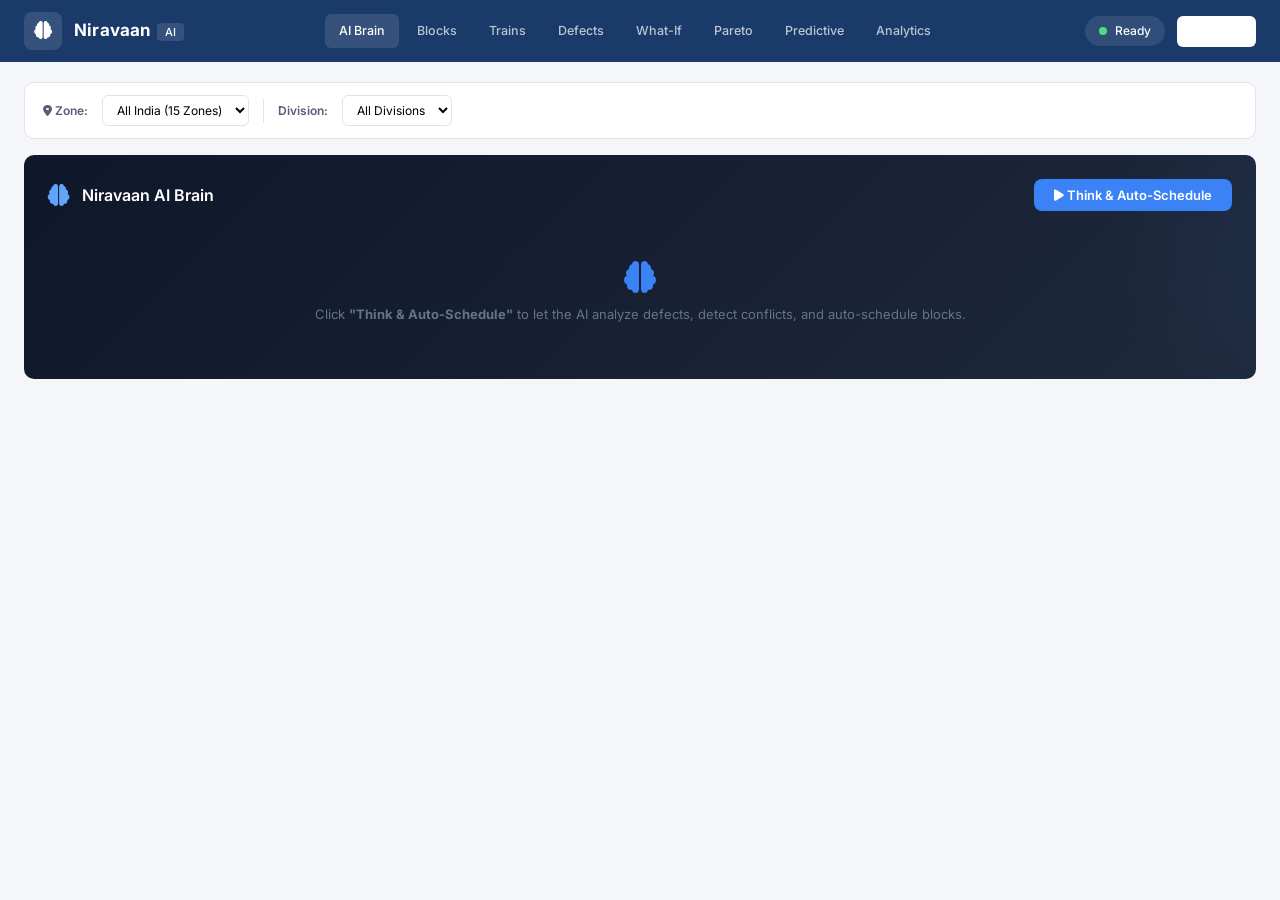
==== frontend/index.html @ cacc3854 "Add 5 new AI features: What-If, Pareto, Predictive, Analytics, Real-Time + design system" ====
<!DOCTYPE html>
<html lang="en">
<head>
    <meta charset="UTF-8">
    <meta name="viewport" content="width=device-width, initial-scale=1.0">
    <title>Niravaan - AI Block Planning</title>
    <link rel="preconnect" href="https://fonts.googleapis.com">
    <link rel="preconnect" href="https://fonts.gstatic.com" crossorigin>
    <link href="https://fonts.googleapis.com/css2?family=Inter:wght@300;400;500;600;700;800&family=JetBrains+Mono:wght@400;500;600&display=swap" rel="stylesheet">
    <link rel="stylesheet" href="https://cdnjs.cloudflare.com/ajax/libs/font-awesome/6.5.0/css/all.min.css">
    <style>
        :root {
            --primary: #1a3a6a;
            --primary-light: #2c5299;
            --primary-glow: rgba(26,58,106,0.12);
            --accent: #e8590c;
            --bg: #f5f6fa;
            --white: #ffffff;
            --text: #1a1a2e;
            --text-sec: #5a5a7a;
            --text-muted: #9a9ab5;
            --border: #e0e3ea;
            --success: #2e7d32;
            --success-light: #e8f5e9;
            --warning: #f57f17;
            --warning-light: #fff8e1;
            --danger: #c62828;
            --danger-light: #ffebee;
            --info: #1565c0;
            --info-light: #e3f2fd;
            --shadow: 0 1px 3px rgba(0,0,0,0.08);
            --shadow-md: 0 4px 12px rgba(0,0,0,0.08);
            --radius: 10px;
        }
        * { margin:0; padding:0; box-sizing:border-box; }
        body { font-family:'Inter',sans-serif; background:var(--bg); color:var(--text); font-size:14px; line-height:1.5; -webkit-font-smoothing:antialiased; }

        /* ═══ HEADER ═══ */
        .header { background:var(--primary); color:#fff; position:sticky; top:0; z-index:100; }
        .header-inner { display:flex; align-items:center; justify-content:space-between; padding:12px 24px; max-width:1400px; margin:0 auto; }
        .brand { display:flex; align-items:center; gap:12px; }
        .brand-icon { width:38px; height:38px; background:rgba(255,255,255,0.12); border-radius:8px; display:flex; align-items:center; justify-content:center; font-size:18px; }
        .brand h1 { font-size:17px; font-weight:700; letter-spacing:0.2px; }
        .brand span { font-size:11px; background:rgba(255,255,255,0.12); padding:2px 8px; border-radius:4px; margin-left:6px; font-weight:500; }
        .header-right { display:flex; align-items:center; gap:12px; }
        .ai-status { display:flex; align-items:center; gap:8px; background:rgba(255,255,255,0.1); padding:6px 14px; border-radius:20px; font-size:12px; font-weight:500; }
        .ai-dot { width:8px; height:8px; border-radius:50%; background:#4ade80; animation:pulse 2s infinite; }
        .ai-dot.thinking { background:#facc15; }
        @keyframes pulse { 0%,100%{opacity:1} 50%{opacity:0.4} }
        .hamburger { display:none; background:none; border:none; color:#fff; font-size:20px; cursor:pointer; padding:8px; }
        .nav-links { display:flex; gap:4px; }
        .nav-links a { color:rgba(255,255,255,0.7); text-decoration:none; padding:8px 14px; border-radius:6px; font-size:12.5px; font-weight:500; transition:all 0.15s; cursor:pointer; }
        .nav-links a:hover, .nav-links a.active { color:#fff; background:rgba(255,255,255,0.12); }

        /* ═══ MAIN ═══ */
        .main { padding:20px 24px; max-width:1400px; margin:0 auto; }

        /* ═══ AI BRAIN PANEL ═══ */
        .brain-panel {
            background: linear-gradient(135deg, #0f172a 0%, #1e293b 100%);
            border-radius: var(--radius);
            padding: 24px;
            margin-bottom: 20px;
            color: #fff;
            position: relative;
            overflow: hidden;
        }
        .brain-panel::before {
            content: '';
            position: absolute;
            top: -50%;
            right: -20%;
            width: 400px;
            height: 400px;
            border-radius: 50%;
            background: radial-gradient(circle, rgba(59,130,246,0.08) 0%, transparent 70%);
        }
        .brain-header { display:flex; align-items:center; justify-content:space-between; margin-bottom:20px; position:relative; z-index:1; }
        .brain-title { display:flex; align-items:center; gap:12px; }
        .brain-title i { font-size:22px; color:#60a5fa; }
        .brain-title h2 { font-size:16px; font-weight:600; }
        .brain-btn { padding:8px 20px; border-radius:8px; border:none; font-size:13px; font-weight:600; cursor:pointer; transition:all 0.2s; font-family:inherit; }
        .brain-btn.primary { background:#3b82f6; color:#fff; }
        .brain-btn.primary:hover { background:#2563eb; }
        .brain-btn:disabled { opacity:0.5; cursor:not-allowed; }

        .brain-steps { position:relative; z-index:1; }
        .brain-step { display:flex; gap:14px; padding:12px 0; border-bottom:1px solid rgba(255,255,255,0.06); opacity:0.4; transition:all 0.4s; }
        .brain-step.active { opacity:1; }
        .brain-step.done { opacity:0.7; }
        .step-icon { width:36px; height:36px; border-radius:8px; display:flex; align-items:center; justify-content:center; font-size:14px; flex-shrink:0; background:rgba(255,255,255,0.06); color:#94a3b8; transition:all 0.3s; }
        .brain-step.active .step-icon { background:#3b82f6; color:#fff; }
        .brain-step.done .step-icon { background:#22c55e; color:#fff; }
        .step-content { flex:1; }
        .step-title { font-size:13px; font-weight:600; margin-bottom:2px; }
        .step-detail { font-size:12px; color:#94a3b8; }
        .brain-step.active .step-detail { color:#cbd5e1; }

        /* ═══ AI DECISIONS ═══ */
        .decisions-grid { display:grid; grid-template-columns:repeat(auto-fit,minmax(340px,1fr)); gap:16px; margin-bottom:20px; }
        .decision-card {
            background: var(--white);
            border-radius: var(--radius);
            border: 1px solid var(--border);
            overflow: hidden;
            transition: all 0.2s;
        }
        .decision-card:hover { box-shadow: var(--shadow-md); }
        .decision-card.urgent { border-left: 4px solid var(--danger); }
        .decision-card.optimize { border-left: 4px solid var(--info); }
        .decision-card.warning { border-left: 4px solid var(--warning); }
        .decision-card.success { border-left: 4px solid var(--success); }
        .decision-head { padding:14px 16px 10px; display:flex; align-items:flex-start; justify-content:space-between; }
        .decision-head h3 { font-size:14px; font-weight:600; display:flex; align-items:center; gap:8px; }
        .decision-head .conf { font-family:'JetBrains Mono',monospace; font-size:13px; font-weight:700; }
        .conf.high { color:var(--success); }
        .conf.med { color:var(--warning); }
        .conf.low { color:var(--danger); }
        .decision-body { padding:0 16px 14px; }
        .decision-body p { font-size:12.5px; color:var(--text-sec); margin-bottom:10px; }
        .decision-actions { display:flex; gap:8px; }
        .btn { padding:7px 14px; border-radius:6px; font-size:12px; font-weight:600; border:none; cursor:pointer; transition:all 0.15s; font-family:inherit; display:inline-flex; align-items:center; gap:6px; }
        .btn-approve { background:var(--success); color:#fff; }
        .btn-approve:hover { background:#1b5e20; }
        .btn-reject { background:var(--danger-light); color:var(--danger); }
        .btn-reject:hover { background:var(--danger); color:#fff; }
        .btn-auto { background:var(--info); color:#fff; }
        .btn-auto:hover { background:#0d47a1; }
        .btn-outline { background:var(--white); border:1px solid var(--border); color:var(--text-sec); }
        .btn-outline:hover { border-color:var(--primary); color:var(--primary); }

        /* ═══ SCHEDULED BLOCKS ═══ */
        .schedule-grid { display:grid; grid-template-columns:repeat(auto-fit,minmax(300px,1fr)); gap:14px; margin-bottom:20px; }
        .block-card {
            background: var(--white);
            border-radius: var(--radius);
            border: 1px solid var(--border);
            padding: 16px;
            transition: all 0.2s;
        }
        .block-card:hover { box-shadow: var(--shadow-md); }
        .block-top { display:flex; align-items:center; justify-content:space-between; margin-bottom:10px; }
        .block-dept { font-size:11px; font-weight:600; padding:3px 8px; border-radius:4px; }
        .dept-eng { background:#e3f2fd; color:#1565c0; }
        .dept-sig { background:#f3e5f5; color:#7b1fa2; }
        .dept-trd { background:#fff3e0; color:#e65100; }
        .block-score { font-family:'JetBrains Mono',monospace; font-size:14px; font-weight:700; }
        .block-title { font-size:13px; font-weight:600; margin-bottom:6px; }
        .block-meta { font-size:11.5px; color:var(--text-muted); display:flex; flex-wrap:wrap; gap:12px; }
        .block-meta i { margin-right:4px; }
        .block-tags { display:flex; gap:6px; margin-top:10px; }
        .tag { font-size:10px; font-weight:600; padding:3px 7px; border-radius:3px; }
        .tag-night { background:#1e293b; color:#94a3b8; }
        .tag-vvip { background:#fef3c7; color:#b45309; }
        .tag-safe { background:#dcfce7; color:#166534; }
        .tag-risk { background:#fee2e2; color:#991b1b; }

        /* ═══ CONFLICTS ═══ */
        .conflict-list { display:flex; flex-direction:column; gap:10px; margin-bottom:20px; }
        .conflict-item {
            background: var(--white);
            border-radius: var(--radius);
            border: 1px solid var(--border);
            padding: 14px 16px;
            display: flex;
            align-items: center;
            gap: 14px;
        }
        .conflict-sev { width:10px; height:10px; border-radius:50%; flex-shrink:0; }
        .sev-critical { background:var(--danger); }
        .sev-high { background:var(--warning); }
        .sev-medium { background:var(--info); }
        .conflict-info { flex:1; }
        .conflict-info .title { font-size:13px; font-weight:600; }
        .conflict-info .desc { font-size:12px; color:var(--text-muted); }
        .conflict-res { font-size:11.5px; color:var(--info); font-weight:500; }

        /* ═══ SCORE GAUGE ═══ */
        .score-panel { display:grid; grid-template-columns:repeat(auto-fit,minmax(180px,1fr)); gap:14px; margin-bottom:20px; }
        .score-card {
            background: var(--white);
            border-radius: var(--radius);
            border: 1px solid var(--border);
            padding: 18px;
            text-align: center;
        }
        .gauge { position:relative; width:80px; height:80px; margin:0 auto 10px; }
        .gauge svg { transform:rotate(-90deg); }
        .gauge-bg { fill:none; stroke:var(--border); stroke-width:6; }
        .gauge-fill { fill:none; stroke-width:6; stroke-linecap:round; transition:stroke-dashoffset 1s ease; }
        .gauge-label { position:absolute; inset:0; display:flex; align-items:center; justify-content:center; font-family:'JetBrains Mono',monospace; font-size:18px; font-weight:700; }
        .score-label { font-size:11.5px; color:var(--text-muted); font-weight:500; }

        /* ═══ SECTIONS ═══ */
        .section { background:var(--white); border-radius:var(--radius); border:1px solid var(--border); margin-bottom:20px; overflow:hidden; }
        .section-hdr { display:flex; align-items:center; justify-content:space-between; padding:14px 18px; border-bottom:1px solid var(--border); }
        .section-hdr h2 { font-size:14px; font-weight:600; display:flex; align-items:center; gap:8px; }
        .section-hdr h2 i { color:var(--primary); }
        .section-body { padding:16px 18px; }
        .section-body.no-pad { padding:0; }

        /* ═══ TABLE ═══ */
        .tbl-scroll { overflow-x:auto; }
        table { width:100%; border-collapse:collapse; font-size:12.5px; }
        thead th { background:#f8f9fc; color:var(--text-sec); font-weight:600; font-size:10.5px; text-transform:uppercase; letter-spacing:0.4px; padding:10px 14px; text-align:left; border-bottom:2px solid var(--border); white-space:nowrap; }
        tbody td { padding:10px 14px; border-bottom:1px solid #f0f1f5; }
        tbody tr:hover td { background:#f8f9fc; }
        .badge { display:inline-flex; align-items:center; gap:4px; padding:3px 8px; border-radius:4px; font-size:11px; font-weight:600; }
        .b-critical { background:var(--danger-light); color:var(--danger); }
        .b-high { background:var(--warning-light); color:var(--warning); }
        .b-medium { background:var(--info-light); color:var(--info); }
        .b-low { background:#f5f5f5; color:#757575; }
        .b-planned { background:#f3e5f5; color:#7b1fa2; }
        .b-approved { background:var(--info-light); color:var(--info); }
        .b-in_progress { background:var(--warning-light); color:var(--warning); }
        .b-completed { background:var(--success-light); color:var(--success); }
        .b-locked { background:var(--danger-light); color:var(--danger); }
        .b-available { background:var(--success-light); color:var(--success); }

        /* ═══ ZONE BAR ═══ */
        .zone-bar { background:var(--white); border-radius:var(--radius); border:1px solid var(--border); padding:12px 18px; margin-bottom:16px; display:flex; align-items:center; gap:14px; flex-wrap:wrap; }
        .zone-bar label { font-size:12px; font-weight:600; color:var(--text-sec); white-space:nowrap; }
        .zone-bar select { padding:6px 10px; border:1px solid var(--border); border-radius:6px; font-size:12px; font-family:inherit; background:#fff; }
        .zone-bar .divider { width:1px; height:24px; background:var(--border); }

        /* ═══ LOGIN ═══ */
        .login-overlay { display:none; position:fixed; inset:0; background:rgba(0,0,0,0.5); z-index:200; align-items:center; justify-content:center; }
        .login-overlay.show { display:flex; }
        .login-box { background:#fff; border-radius:12px; padding:32px; width:380px; max-width:95%; box-shadow:0 20px 60px rgba(0,0,0,0.2); }
        .login-box h2 { font-size:18px; font-weight:700; color:var(--primary); margin-bottom:4px; }
        .login-box p { font-size:12px; color:var(--text-muted); margin-bottom:20px; }
        .login-box .field { margin-bottom:14px; }
        .login-box .field label { display:block; font-size:11.5px; font-weight:500; color:var(--text-sec); margin-bottom:4px; }
        .login-box .field input { width:100%; padding:9px 12px; border:1px solid var(--border); border-radius:6px; font-size:13px; font-family:inherit; }
        .login-box .field input:focus { outline:none; border-color:var(--primary); }
        .login-box .btn { width:100%; justify-content:center; padding:10px; background:var(--primary); color:#fff; font-size:13px; }

        /* ═══ RESPONSIVE ═══ */
        @media(max-width:900px) {
            .decisions-grid, .schedule-grid { grid-template-columns:1fr; }
            .score-panel { grid-template-columns:repeat(2,1fr); }
        }
        @media(max-width:640px) {
            .hamburger { display:block; }
            .nav-links { display:none; position:absolute; top:100%; left:0; right:0; background:var(--primary); flex-direction:column; padding:8px; box-shadow:0 8px 24px rgba(0,0,0,0.2); z-index:99; }
            .nav-links.open { display:flex; }
            .nav-links a { padding:12px 16px; }
            .main { padding:14px; }
            .brain-panel { padding:18px; }
            .score-panel { grid-template-columns:1fr 1fr; }
            .zone-bar { flex-direction:column; align-items:stretch; }
            .zone-bar .divider { display:none; }
        }

        /* ═══ ANIMATION ═══ */
        .fade-in { animation: fadeIn 0.4s ease; }
        @keyframes fadeIn { from{opacity:0;transform:translateY(8px)} to{opacity:1;transform:translateY(0)} }
        .thinking-dots::after { content:''; animation: dots 1.5s steps(4,end) infinite; }
        @keyframes dots { 0%{content:''} 25%{content:'.'} 50%{content:'..'} 75%{content:'...'} }
    </style>
</head>
<body>
    <div class="header">
        <div class="header-inner">
            <div class="brand">
                <div class="brand-icon"><i class="fas fa-brain"></i></div>
                <h1>Niravaan<span>AI</span></h1>
            </div>
            <button class="hamburger" onclick="document.querySelector('.nav-links').classList.toggle('open')"><i class="fas fa-bars"></i></button>
            <div class="nav-links">
                <a class="active" onclick="show('brain')">AI Brain</a>
                <a onclick="show('blocks')">Blocks</a>
                <a onclick="show('trains')">Trains</a>
                <a onclick="show('defects')">Defects</a>
                <a onclick="show('whatif')">What-If</a>
                <a onclick="show('pareto')">Pareto</a>
                <a onclick="show('predictive')">Predictive</a>
                <a onclick="show('analytics')">Analytics</a>
            </div>
            <div class="header-right">
                <div class="ai-status" id="aiStatus">
                    <div class="ai-dot" id="aiDot"></div>
                    <span id="aiStatusText">Ready</span>
                </div>
                <div id="userArea">
                    <button class="btn btn-outline" style="border-color:rgba(255,255,255,0.3);color:#fff;font-size:12px" onclick="showLogin()"><i class="fas fa-user"></i> Login</button>
                </div>
            </div>
        </div>
    </div>

    <div class="main">
        <!-- ZONE FILTER -->
        <div class="zone-bar">
            <label><i class="fas fa-map-marker-alt"></i> Zone:</label>
            <select id="zoneFilter" onchange="onZoneChange()"><option value="">All India (15 Zones)</option></select>
            <div class="divider"></div>
            <label>Division:</label>
            <select id="divisionFilter" onchange="loadData()"><option value="">All Divisions</option></select>
        </div>

        <!-- ═══ AI BRAIN ═══ -->
        <div id="sec-brain">
            <div class="brain-panel">
                <div class="brain-header">
                    <div class="brain-title">
                        <i class="fas fa-brain"></i>
                        <h2>Niravaan AI Brain</h2>
                    </div>
                    <button class="brain-btn primary" id="thinkBtn" onclick="runAI()">
                        <i class="fas fa-play"></i> Think & Auto-Schedule
                    </button>
                </div>
                <div class="brain-steps" id="brainSteps">
                    <div style="text-align:center;padding:30px;color:#64748b;font-size:13px">
                        <i class="fas fa-brain" style="font-size:32px;margin-bottom:12px;display:block;color:#3b82f6"></i>
                        Click <strong>"Think & Auto-Schedule"</strong> to let the AI analyze defects, detect conflicts, and auto-schedule blocks.
                    </div>
                </div>
            </div>

            <!-- SCORE GAUGES -->
            <div class="score-panel" id="scorePanel" style="display:none"></div>

            <!-- AI DECISIONS -->
            <div id="decisionsArea" style="display:none">
                <h3 style="font-size:15px;font-weight:600;margin-bottom:14px;display:flex;align-items:center;gap:8px">
                    <i class="fas fa-gavel" style="color:var(--primary)"></i> AI Decisions — Approve or Reject
                </h3>
                <div class="decisions-grid" id="decisionsGrid"></div>
            </div>

            <!-- SCHEDULED BLOCKS -->
            <div id="scheduledArea" style="display:none">
                <h3 style="font-size:15px;font-weight:600;margin-bottom:14px;display:flex;align-items:center;gap:8px">
                    <i class="fas fa-calendar-check" style="color:var(--success)"></i> Auto-Scheduled Blocks
                </h3>
                <div class="schedule-grid" id="scheduleGrid"></div>
            </div>

            <!-- CONFLICTS -->
            <div id="conflictsArea" style="display:none">
                <h3 style="font-size:15px;font-weight:600;margin-bottom:14px;display:flex;align-items:center;gap:8px">
                    <i class="fas fa-exclamation-triangle" style="color:var(--warning)"></i> Detected Conflicts
                </h3>
                <div class="conflict-list" id="conflictList"></div>
            </div>
        </div>

        <!-- ═══ BLOCKS ═══ -->
        <div id="sec-blocks" style="display:none">
            <div class="section">
                <div class="section-hdr"><h2><i class="fas fa-road"></i> All Blocks</h2></div>
                <div class="section-body no-pad"><div class="tbl-scroll" id="blocksTbl"></div></div>
            </div>
        </div>

        <!-- ═══ TRAINS ═══ -->
        <div id="sec-trains" style="display:none">
            <div class="section">
                <div class="section-hdr">
                    <h2><i class="fas fa-train"></i> Train Schedule</h2>
                    <input type="text" id="trainSearch" placeholder="Search..." style="padding:6px 10px;border:1px solid var(--border);border-radius:6px;font-size:12px;width:180px" oninput="filterTrains()">
                </div>
                <div class="section-body no-pad"><div class="tbl-scroll" id="trainsTbl"></div></div>
            </div>
        </div>

        <!-- ═══ DEFECTS ═══ -->
        <div id="sec-defects" style="display:none">
            <div class="section">
                <div class="section-hdr"><h2><i class="fas fa-exclamation-triangle"></i> Pending Defects</h2></div>
                <div class="section-body no-pad"><div class="tbl-scroll" id="defectsTbl"></div></div>
            </div>
        </div>

        <!-- ═══ TOKENS ═══ -->
        <div id="sec-tokens" style="display:none">
            <div class="section">
                <div class="section-hdr"><h2><i class="fas fa-key"></i> Token Locks</h2></div>
                <div class="section-body no-pad"><div class="tbl-scroll" id="tokensTbl"></div></div>
            </div>
        </div>

        <!-- ═══ CREW ═══ -->
        <div id="sec-crew" style="display:none">
            <div class="section">
                <div class="section-hdr"><h2><i class="fas fa-users"></i> Crew HOER Status</h2></div>
                <div class="section-body no-pad"><div class="tbl-scroll" id="crewTbl"></div></div>
            </div>
        </div>

        <!-- ═══ WHAT-IF SCENARIO ═══ -->
        <div id="sec-whatif" style="display:none">
            <div class="section" style="margin-bottom:16px">
                <div class="section-hdr"><h2><i class="fas fa-flask"></i> What-If Scenario Planner</h2></div>
                <div class="section-body">
                    <p style="font-size:12.5px;color:var(--text-sec);margin-bottom:16px">Test hypothetical changes and see how the AI re-optimizes the schedule.</p>
                    <div style="display:grid;grid-template-columns:1fr 1fr;gap:14px;margin-bottom:16px">
                        <div>
                            <label style="font-size:11.5px;font-weight:600;color:var(--text-sec);display:block;margin-bottom:6px">Add Extra VVIP Train</label>
                            <div style="display:flex;gap:8px">
                                <input type="text" id="wifTrainName" placeholder="Train name" style="flex:1;padding:8px 10px;border:1px solid var(--border);border-radius:6px;font-size:12px">
                                <input type="text" id="wifTrainDep" placeholder="Dep 10:00" style="width:90px;padding:8px 10px;border:1px solid var(--border);border-radius:6px;font-size:12px">
                                <button class="btn btn-approve" onclick="addScenarioTrain()" style="font-size:11px"><i class="fas fa-plus"></i></button>
                            </div>
                        </div>
                        <div>
                            <label style="font-size:11.5px;font-weight:600;color:var(--text-sec);display:block;margin-bottom:6px">Add Emergency Defect</label>
                            <div style="display:flex;gap:8px">
                                <input type="text" id="wifDefectTitle" placeholder="Defect title" style="flex:1;padding:8px 10px;border:1px solid var(--border);border-radius:6px;font-size:12px">
                                <select id="wifDefectPri" style="width:100px;padding:8px;border:1px solid var(--border);border-radius:6px;font-size:12px"><option value="critical">Critical</option><option value="high">High</option></select>
                                <button class="btn btn-approve" onclick="addScenarioDefect()" style="font-size:11px"><i class="fas fa-plus"></i></button>
                            </div>
                        </div>
                    </div>
                    <div id="wifScenarioList" style="margin-bottom:14px"></div>
                    <button class="btn btn-auto" onclick="runWhatIf()" id="wifRunBtn"><i class="fas fa-play"></i> Run Scenario</button>
                </div>
            </div>
            <div id="wifResults" style="display:none">
                <div style="display:grid;grid-template-columns:1fr 1fr 1fr;gap:14px;margin-bottom:16px" id="wifMetrics"></div>
                <div class="section">
                    <div class="section-hdr"><h2><i class="fas fa-exchange-alt"></i> Impact Analysis</h2></div>
                    <div class="section-body" id="wifImpact"></div>
                </div>
            </div>
        </div>

        <!-- ═══ PARETO OPTIMIZER ═══ -->
        <div id="sec-pareto" style="display:none">
            <div class="section" style="margin-bottom:16px">
                <div class="section-hdr">
                    <h2><i class="fas fa-balance-scale"></i> Multi-Objective Pareto Optimizer</h2>
                    <button class="btn btn-auto" onclick="loadPareto()" id="paretoBtn"><i class="fas fa-sync"></i> Generate Frontier</button>
                </div>
                <div class="section-body">
                    <p style="font-size:12.5px;color:var(--text-sec);margin-bottom:16px">Explore trade-offs between train delay, maintenance backlog, and cost. Each point is a non-dominated solution.</p>
                    <div style="background:#f8f9fc;border-radius:8px;padding:20px;position:relative;height:320px;margin-bottom:16px" id="paretoChart">
                        <div style="text-align:center;color:var(--text-muted);padding-top:120px;font-size:13px">
                            <i class="fas fa-chart-scatter" style="font-size:28px;display:block;margin-bottom:8px;color:var(--primary)"></i>
                            Click "Generate Frontier" to compute Pareto solutions
                        </div>
                    </div>
                    <div id="paretoSolutions"></div>
                </div>
            </div>
        </div>

        <!-- ═══ PREDICTIVE MAINTENANCE ═══ -->
        <div id="sec-predictive" style="display:none">
            <div class="section" style="margin-bottom:16px">
                <div class="section-hdr">
                    <h2><i class="fas fa-chart-line"></i> Predictive Maintenance Timeline</h2>
                    <button class="btn btn-auto" onclick="loadPredictive()" id="predBtn"><i class="fas fa-sync"></i> Analyze</button>
                </div>
                <div class="section-body">
                    <p style="font-size:12.5px;color:var(--text-sec);margin-bottom:16px">Projects defect degradation forward 8 weeks. Shows failure probability curves per asset.</p>
                    <div style="display:grid;grid-template-columns:repeat(4,1fr);gap:14px;margin-bottom:16px" id="predStats"></div>
                    <div id="predTimeline"></div>
                </div>
            </div>
        </div>

        <!-- ═══ ANALYTICS ═══ -->
        <div id="sec-analytics" style="display:none">
            <div class="section" style="margin-bottom:16px">
                <div class="section-hdr">
                    <h2><i class="fas fa-chart-bar"></i> Historical Analytics</h2>
                    <button class="btn btn-auto" onclick="loadAnalytics()" id="analyticsBtn"><i class="fas fa-sync"></i> Refresh</button>
                </div>
                <div class="section-body">
                    <div style="display:grid;grid-template-columns:repeat(4,1fr);gap:14px;margin-bottom:20px" id="analyticsKPIs"></div>
                    <div style="display:grid;grid-template-columns:1fr 1fr;gap:16px;margin-bottom:20px">
                        <div class="section" style="margin-bottom:0">
                            <div class="section-hdr"><h2 style="font-size:13px"><i class="fas fa-building"></i> Department Performance</h2></div>
                            <div class="section-body" id="analyticsDepts"></div>
                        </div>
                        <div class="section" style="margin-bottom:0">
                            <div class="section-hdr"><h2 style="font-size:13px"><i class="fas fa-chart-pie"></i> Score Distribution</h2></div>
                            <div class="section-body" id="analyticsScores"></div>
                        </div>
                    </div>
                    <div class="section" style="margin-bottom:0">
                        <div class="section-hdr"><h2 style="font-size:13px"><i class="fas fa-map"></i> Zone Distribution</h2></div>
                        <div class="section-body" id="analyticsZones"></div>
                    </div>
                </div>
            </div>
        </div>
    </div>

    <!-- LOGIN -->
    <div class="login-overlay" id="loginOverlay">
        <div class="login-box">
            <div style="text-align:center;margin-bottom:16px"><i class="fas fa-brain" style="font-size:32px;color:var(--primary)"></i></div>
            <h2>Niravaan Login</h2>
            <p>AI-Powered Block Planning System</p>
            <div class="field"><label>Username</label><input type="text" id="loginUser" value="admin"></div>
            <div class="field"><label>Password</label><input type="password" id="loginPass" value="admin123" onkeypress="if(event.key==='Enter')doLogin()"></div>
            <div id="loginErr" style="color:var(--danger);font-size:12px;margin-top:8px;display:none"></div>
            <button class="btn" onclick="doLogin()"><i class="fas fa-sign-in-alt"></i> Sign In</button>
        </div>
    </div>

<script>
const API = window.location.hostname === 'localhost' ? '' : 'https://railblock-ai-k8xm.onrender.com';
let token = localStorage.getItem('nirvaan_token');
let currentUser = JSON.parse(localStorage.getItem('nirvaan_user') || 'null');
let allTrains = [], allBlocks = [], zones = [];

function showLogin() { document.getElementById('loginOverlay').classList.add('show'); }
async function doLogin() {
    const u = document.getElementById('loginUser').value;
    const p = document.getElementById('loginPass').value;
    try {
        const r = await fetch(API+'/api/auth/login', {method:'POST', headers:{'Content-Type':'application/json'}, body:JSON.stringify({username:u,password:p})});
        const d = await r.json();
        if (!r.ok) throw new Error(d.detail || 'Failed');
        token = d.token; currentUser = d.user;
        localStorage.setItem('nirvaan_token', token);
        localStorage.setItem('nirvaan_user', JSON.stringify(currentUser));
        updateUserUI(); document.getElementById('loginOverlay').classList.remove('show');
    } catch(e) { document.getElementById('loginErr').textContent = e.message; document.getElementById('loginErr').style.display = 'block'; }
}
function logout() { token=null; currentUser=null; localStorage.removeItem('nirvaan_token'); localStorage.removeItem('nirvaan_user'); updateUserUI(); }
function updateUserUI() {
    const a = document.getElementById('userArea');
    if (currentUser) {
        a.innerHTML = `<span style="color:rgba(255,255,255,0.8);font-size:12px;margin-right:8px">${currentUser.full_name}</span><button class="btn btn-outline" style="border-color:rgba(255,255,255,0.3);color:#fff;font-size:11px" onclick="logout()">Logout</button>`;
    } else {
        a.innerHTML = `<button class="btn btn-outline" style="border-color:rgba(255,255,255,0.3);color:#fff;font-size:12px" onclick="showLogin()"><i class="fas fa-user"></i> Login</button>`;
    }
}

function show(id) {
    document.querySelectorAll('[id^="sec-"]').forEach(s => s.style.display='none');
    document.getElementById('sec-'+id).style.display='';
    document.querySelectorAll('.nav-links a').forEach(a => a.classList.remove('active'));
    event.target.closest('a').classList.add('active');
    document.querySelector('.nav-links').classList.remove('open');
    if (id==='blocks') loadBlocks();
    if (id==='trains') loadTrains();
    if (id==='defects') loadDefects();
    if (id==='tokens') loadTokens();
    if (id==='crew') loadCrew();
}

// ═══ AI BRAIN ═══
async function runAI() {
    const btn = document.getElementById('thinkBtn');
    const dot = document.getElementById('aiDot');
    const statusText = document.getElementById('aiStatusText');
    btn.disabled = true;
    btn.innerHTML = '<i class="fas fa-spinner fa-spin"></i> Thinking...';
    dot.classList.add('thinking');
    statusText.textContent = 'Analyzing...';

    const stepsEl = document.getElementById('brainSteps');
    stepsEl.innerHTML = '';

    try {
        const r = await fetch(API+'/api/ai/think');
        const data = await r.json();

        // Animate steps
        for (let i = 0; i < data.steps.length; i++) {
            const step = data.steps[i];
            const el = document.createElement('div');
            el.className = 'brain-step fade-in';
            el.innerHTML = `
                <div class="step-icon"><i class="fas fa-${step.icon}"></i></div>
                <div class="step-content">
                    <div class="step-title">${step.title}</div>
                    <div class="step-detail">${step.detail}</div>
                    ${step.thoughts ? renderThoughts(step.thoughts) : ''}
                    ${step.score ? renderMiniScore(step.score) : ''}
                    ${step.recommendations ? renderRecsInline(step.recommendations) : ''}
                </div>
            `;
            stepsEl.appendChild(el);

            // Mark previous as done
            if (i > 0) stepsEl.children[i-1].classList.remove('active');
            stepsEl.children[i].classList.add('active');

            await new Promise(r => setTimeout(r, 600));
        }
        // Mark last as done
        stepsEl.lastElementChild.classList.remove('active');
        stepsEl.lastElementChild.classList.add('done');

        // Render scores
        renderScores(data.score);

        // Render scheduled blocks
        renderScheduled(data.scheduled_blocks);

        // Render conflicts
        renderConflicts(data.conflicts);

        // Render decisions
        renderDecisions(data.recommendations, data.scheduled_blocks);

        dot.classList.remove('thinking');
        statusText.textContent = 'Done';
        btn.innerHTML = '<i class="fas fa-check"></i> Analysis Complete';
    } catch(e) {
        dot.classList.remove('thinking');
        statusText.textContent = 'Error';
        btn.innerHTML = '<i class="fas fa-redo"></i> Retry';
        btn.disabled = false;
        stepsEl.innerHTML = `<div style="text-align:center;padding:20px;color:#ef4444"><i class="fas fa-exclamation-circle" style="font-size:24px;margin-bottom:8px;display:block"></i>AI engine error. Check backend.`;
    }
}

function renderThoughts(thoughts) {
    if (!thoughts || !thoughts.length) return '';
    return `<div style="margin-top:10px;display:flex;flex-direction:column;gap:6px">${thoughts.map(t => `
        <div style="background:rgba(255,255,255,0.05);border-radius:6px;padding:8px 12px;font-size:12px">
            <div style="display:flex;align-items:center;justify-content:space-between;margin-bottom:4px">
                <span style="font-weight:600;color:#e2e8f0">${t.defect}</span>
                <span style="font-family:'JetBrains Mono',monospace;color:${t.score>60?'#4ade80':t.score>30?'#facc15':'#f87171'}">${Math.round(t.score)}%</span>
            </div>
            <div style="color:#94a3b8;font-size:11px">
                ${t.dept} | <span class="badge b-${t.priority}" style="font-size:9px">${t.priority}</span> → ${t.decision}
                ${t.night_window ? ' <span class="tag tag-night" style="font-size:9px">NIGHT</span>' : ''}
                ${t.vvip_safe ? ' <span class="tag tag-safe" style="font-size:9px">VVIP SAFE</span>' : ' <span class="tag tag-risk" style="font-size:9px">VVIP RISK</span>'}
            </div>
        </div>
    `).join('')}</div>`;
}

function renderMiniScore(score) {
    return `<div style="display:flex;gap:16px;margin-top:10px;flex-wrap:wrap">
        <span style="font-size:11px;color:#94a3b8">Grade: <strong style="color:#60a5fa;font-family:'JetBrains Mono',monospace">${score.grade}</strong></span>
        <span style="font-size:11px;color:#94a3b8">Score: <strong style="color:#4ade80;font-family:'JetBrains Mono',monospace">${score.overall_score}/100</strong></span>
    </div>`;
}

function renderRecsInline(recs) {
    if (!recs || !recs.length) return '';
    return `<div style="margin-top:10px;display:flex;flex-direction:column;gap:6px">${recs.map(r => `
        <div style="background:rgba(255,255,255,0.05);border-radius:6px;padding:8px 12px;font-size:12px;display:flex;align-items:center;gap:10px">
            <i class="fas fa-${r.type==='critical'?'exclamation-circle':r.type==='optimize'?'chart-line':'lightbulb'}" style="color:${r.type==='critical'?'#f87171':r.type==='optimize'?'#60a5fa':'#facc15'}"></i>
            <div style="flex:1"><strong style="color:#e2e8f0">${r.title}</strong><div style="color:#94a3b8;font-size:11px">${r.action}</div></div>
            <span style="font-family:'JetBrains Mono',monospace;font-size:12px;color:#4ade80">${r.confidence}%</span>
        </div>
    `).join('')}</div>`;
}

function renderScores(score) {
    const panel = document.getElementById('scorePanel');
    panel.style.display = '';
    const factors = score.factors || {};
    const items = [
        { label:'Overall', value:score.overall_score, color:'#3b82f6' },
        { label:'Train Disruption', value:factors.train_disruption, color:'#22c55e' },
        { label:'Night Utilization', value:factors.night_utilization, color:'#8b5cf6' },
        { label:'VVIP Protection', value:factors.vvip_protection, color:'#f59e0b' },
        { label:'Dept Balance', value:factors.department_balance, color:'#06b6d4' },
        { label:'Safety', value:factors.single_line_safety, color:'#ef4444' },
    ];
    panel.innerHTML = items.map(item => {
        const v = Math.round(item.value || 0);
        const circ = 2 * Math.PI * 34;
        const offset = circ - (v / 100) * circ;
        return `<div class="score-card fade-in">
            <div class="gauge">
                <svg width="80" height="80" viewBox="0 0 80 80">
                    <circle cx="40" cy="40" r="34" class="gauge-bg"/>
                    <circle cx="40" cy="40" r="34" class="gauge-fill" stroke="${item.color}" stroke-dasharray="${circ}" stroke-dashoffset="${offset}"/>
                </svg>
                <div class="gauge-label" style="color:${item.color}">${v}</div>
            </div>
            <div class="score-label">${item.label}</div>
        </div>`;
    }).join('');
}

function renderScheduled(blocks) {
    if (!blocks || !blocks.length) return;
    const area = document.getElementById('scheduledArea');
    area.style.display = '';
    const grid = document.getElementById('scheduleGrid');
    grid.innerHTML = blocks.map(b => {
        const d = b.defect;
        const s = b.result;
        const deptClass = d.department_id===1?'dept-eng':d.department_id===3?'dept-sig':'dept-trd';
        const deptName = d.department_id===1?'ENG':d.department_id===3?'SIG':'TRD';
        return `<div class="block-card fade-in">
            <div class="block-top">
                <span style="font-family:'JetBrains Mono',monospace;font-size:11px;color:var(--text-muted)">${b.block_id||'BLK-????'}</span>
                <span class="block-score" style="color:${s.score>70?'var(--success)':s.score>40?'var(--warning)':'var(--danger)'}">${Math.round(s.score)}%</span>
            </div>
            <div class="block-title">${d.title}</div>
            <div class="block-meta">
                <span><i class="fas fa-building"></i>${deptName}</span>
                <span><i class="fas fa-route"></i>${b.corridor||'N/A'}</span>
            </div>
            <div class="block-meta" style="margin-top:6px">
                <span><i class="fas fa-clock"></i>${s.start_time} - ${s.end_time}</span>
                <span><i class="fas fa-calendar"></i>${s.date}</span>
                <span><i class="fas fa-map-marker-alt"></i>${d.location||'N/A'}</span>
            </div>
            <div class="block-tags">
                ${s.night_window ? '<span class="tag tag-night">NIGHT WINDOW</span>' : ''}
                ${s.vvip_safe ? '<span class="tag tag-safe">VVIP SAFE</span>' : '<span class="tag tag-risk">VVIP RISK</span>'}
                ${s.violations.length===0 ? '<span class="tag tag-safe">NO CONFLICTS</span>' : `<span class="tag tag-risk">${s.violations.length} ISSUES</span>`}
            </div>
        </div>`;
    }).join('');
}

function renderConflicts(conflicts) {
    if (!conflicts || !conflicts.total) return;
    const area = document.getElementById('conflictsArea');
    area.style.display = '';
    const list = document.getElementById('conflictList');
    const all = [...(conflicts.block_train||[]), ...(conflicts.department_overlap||[]), ...(conflicts.single_line||[])];
    list.innerHTML = all.map(c => `
        <div class="conflict-item fade-in">
            <div class="conflict-sev sev-${c.severity}"></div>
            <div class="conflict-info">
                <div class="title">${c.type.replace(/_/g,' ').toUpperCase()}</div>
                <div class="desc">${c.description}</div>
            </div>
            <div class="conflict-res"><i class="fas fa-magic"></i> ${c.resolution}</div>
        </div>
    `).join('');
}

function renderDecisions(recs, scheduled) {
    const area = document.getElementById('decisionsArea');
    area.style.display = '';
    const grid = document.getElementById('decisionsGrid');
    const cards = [];

    // Recommendation cards
    if (recs) recs.forEach(r => {
        cards.push(`<div class="decision-card ${r.type} fade-in">
            <div class="decision-head">
                <h3><i class="fas fa-${r.type==='critical'?'exclamation-circle':r.type==='optimize'?'chart-line':r.type==='warning'?'shield-alt':'lightbulb'}" style="color:var(--${r.type==='critical'?'danger':r.type==='optimize'?'info':r.type==='warning'?'warning':'success'})"></i> ${r.title}</h3>
                <span class="conf ${r.confidence>=90?'high':r.confidence>=70?'med':'low'}">${r.confidence}%</span>
            </div>
            <div class="decision-body">
                <p>${r.action}</p>
                <div class="decision-actions">
                    <button class="btn btn-approve" onclick="approveDecision(this)"><i class="fas fa-check"></i> Approve</button>
                    <button class="btn btn-reject" onclick="rejectDecision(this)"><i class="fas fa-times"></i> Reject</button>
                </div>
            </div>
        </div>`);
    });

    // Auto-schedule approval cards
    if (scheduled) scheduled.forEach(b => {
        cards.push(`<div class="decision-card success fade-in">
            <div class="decision-head">
                <h3><i class="fas fa-calendar-plus" style="color:var(--success)"></i> Auto-Schedule: ${b.defect.title}</h3>
                <span class="conf high">${Math.round(b.result.score)}%</span>
            </div>
            <div class="decision-body">
                <p>${b.result.start_time}-${b.result.end_time} on ${b.result.date} | ${b.result.violations.length===0?'No conflicts':'Has violations'}</p>
                <div class="decision-actions">
                    <button class="btn btn-approve" onclick="approveDecision(this)"><i class="fas fa-check"></i> Approve Block</button>
                    <button class="btn btn-reject" onclick="rejectDecision(this)"><i class="fas fa-times"></i> Reject</button>
                    <button class="btn btn-auto" onclick="autoResolve(this)"><i class="fas fa-magic"></i> AI Auto-Resolve</button>
                </div>
            </div>
        </div>`);
    });

    grid.innerHTML = cards.join('');
}

function approveDecision(btn) {
    const card = btn.closest('.decision-card');
    card.style.borderLeftColor = 'var(--success)';
    card.querySelector('.decision-body').innerHTML = '<p style="color:var(--success);font-weight:600"><i class="fas fa-check-circle"></i> Approved</p>';
}
function rejectDecision(btn) {
    const card = btn.closest('.decision-card');
    card.style.borderLeftColor = 'var(--danger)';
    card.querySelector('.decision-body').innerHTML = '<p style="color:var(--danger);font-weight:600"><i class="fas fa-times-circle"></i> Rejected</p>';
}
function autoResolve(btn) {
    const card = btn.closest('.decision-card');
    card.querySelector('.decision-body').innerHTML = '<p style="color:var(--info);font-weight:600"><i class="fas fa-robot"></i> AI resolving... rescheduling to night window</p>';
    setTimeout(() => approveDecision(btn), 1500);
}

// ═══ DATA ═══
async function loadZones() {
    zones = await (await fetch(API+'/api/zones')).json();
    const sel = document.getElementById('zoneFilter');
    zones.forEach(z => { const o = document.createElement('option'); o.value=z.id; o.textContent=`${z.zone_code} - ${z.zone_name}`; sel.appendChild(o); });
}
async function onZoneChange() {
    const zid = document.getElementById('zoneFilter').value;
    const sel = document.getElementById('divisionFilter');
    sel.innerHTML = '<option value="">All Divisions</option>';
    if (zid) { const divs = await (await fetch(API+'/api/divisions?zone_id='+zid)).json(); divs.forEach(d => { const o = document.createElement('option'); o.value=d.id; o.textContent=d.div_name; sel.appendChild(o); }); }
    loadData();
}
async function loadData() {
    runAI();
}

async function loadBlocks() {
    const zid = document.getElementById('zoneFilter').value;
    const qs = zid ? '?zone_id='+zid : '';
    allBlocks = await (await fetch(API+'/api/blocks'+qs)).json();
    document.getElementById('blocksTbl').innerHTML = `<table>
        <thead><tr><th>Block ID</th><th>Corridor</th><th>Department</th><th>Date</th><th>Time</th><th>Category</th><th>Score</th><th>Status</th></tr></thead>
        <tbody>${allBlocks.map(b => `<tr>
            <td><strong>${b.block_id}</strong></td><td>${b.route_name||'-'}</td>
            <td>${b.dn}</td><td>${b.block_date}</td>
            <td style="font-family:'JetBrains Mono',monospace;font-size:11px">${b.start_time}-${b.end_time}</td>
            <td><span class="badge b-${b.maintenance_category}">${b.maintenance_category}</span></td>
            <td style="font-family:'JetBrains Mono',monospace;font-weight:600;color:${b.ai_score>80?'var(--success)':b.ai_score>60?'var(--warning)':'var(--text-muted)'}">${Math.round(b.ai_score)}%</span></td>
            <td><span class="badge b-${b.status}">${b.status}</span></td>
        </tr>`).join('')}</tbody></table>`;
}

async function loadTrains() {
    const zid = document.getElementById('zoneFilter').value;
    const qs = zid ? '?zone_id='+zid : '';
    allTrains = await (await fetch(API+'/api/trains'+qs)).json();
    renderTrains(allTrains);
}
function renderTrains(trains) {
    document.getElementById('trainsTbl').innerHTML = `<table>
        <thead><tr><th>No</th><th>Name</th><th>From</th><th>To</th><th>Dep</th><th>Arr</th><th>Type</th><th>VVIP</th></tr></thead>
        <tbody>${trains.map(t => `<tr>
            <td><strong>${t.number}</strong></td><td>${t.name}</td>
            <td>${t.origin}</td><td>${t.destination}</td>
            <td style="font-family:'JetBrains Mono',monospace;font-size:11px">${t.departure||'-'}</td>
            <td style="font-family:'JetBrains Mono',monospace;font-size:11px">${t.arrival||'-'}</td>
            <td><span class="badge b-medium">${t.type}</span></td>
            <td>${t.is_vvip?'<span class="badge b-high"><i class="fas fa-crown"></i></span>':''}</td>
        </tr>`).join('')}</tbody></table>`;
}
function filterTrains() {
    const q = document.getElementById('trainSearch').value.toLowerCase();
    renderTrains(allTrains.filter(t => t.number.includes(q) || t.name.toLowerCase().includes(q)));
}

async function loadDefects() {
    const data = await (await fetch(API+'/api/defects')).json();
    document.getElementById('defectsTbl').innerHTML = `<table>
        <thead><tr><th>ID</th><th>Title</th><th>Dept</th><th>Location</th><th>Priority</th><th>Type</th><th>Status</th></tr></thead>
        <tbody>${data.map(d => `<tr>
            <td><strong>${d.defect_id}</strong></td><td>${d.title}</td>
            <td>${d.dc}</td><td style="font-size:11px">${d.location||'-'}</td>
            <td><span class="badge b-${d.priority}">${d.priority}</span></td>
            <td><span class="badge b-${d.maintenance_type}">${d.maintenance_type}</span></td>
            <td>${d.status}</td>
        </tr>`).join('')}</tbody></table>`;
}

async function loadTokens() {
    const data = await (await fetch(API+'/api/token/locks')).json();
    document.getElementById('tokensTbl').innerHTML = `<table>
        <thead><tr><th>Section</th><th>Direction</th><th>Status</th><th>Locked By</th><th>Time</th></tr></thead>
        <tbody>${data.map(t => `<tr>
            <td><strong>${t.section}</strong></td>
            <td style="font-family:'JetBrains Mono',monospace">${t.direction}</td>
            <td><span class="badge b-${t.status}">${t.status}</span></td>
            <td>${t.locked_by||'-'}</td>
            <td style="font-size:11px">${t.lock_time?new Date(t.lock_time).toLocaleString():'-'}</td>
        </tr>`).join('')}</tbody></table>`;
}

async function loadCrew() {
    const data = await (await fetch(API+'/api/crew/duty')).json();
    document.getElementById('crewTbl').innerHTML = `<table>
        <thead><tr><th>ID</th><th>Name</th><th>Role</th><th>Duty</th><th>Hours</th><th>Remaining</th><th>Status</th></tr></thead>
        <tbody>${data.crew.map(c => `<tr style="${c.status==='violation'?'background:#fff5f5':''}">
            <td><strong>${c.crew_id}</strong></td><td>${c.name}</td>
            <td style="font-size:11px;text-transform:capitalize">${c.role.replace('_',' ')}</td>
            <td style="font-family:'JetBrains Mono',monospace;font-size:11px">${c.duty_start}-${c.duty_end}</td>
            <td style="font-family:'JetBrains Mono',monospace;font-size:11px">${c.hours_worked}/${c.max_hours}h</td>
            <td style="font-family:'JetBrains Mono',monospace;font-weight:600;color:${c.remaining_hours<=0?'var(--danger)':c.remaining_hours<=1?'var(--warning)':'var(--success)'}">${c.remaining_hours}h</td>
            <td><span class="badge b-${c.status}">${c.status}</span></td>
        </tr>`).join('')}</tbody></table>`;
}

// ═══ WHAT-IF SCENARIO ═══
let scenarioTrains = [];
let scenarioDefects = [];

function addScenarioTrain() {
    const name = document.getElementById('wifTrainName').value || 'Scenario VVIP';
    const dep = document.getElementById('wifTrainDep').value || '10:00';
    scenarioTrains.push({ number: 'SCN' + (scenarioTrains.length+1).toString().padStart(3,'0'), name, origin: 'Source', destination: 'Dest', departure: dep, is_vvip: 1, zone_id: 1 });
    document.getElementById('wifTrainName').value = '';
    document.getElementById('wifTrainDep').value = '';
    renderScenarioList();
}
function addScenarioDefect() {
    const title = document.getElementById('wifDefectTitle').value || 'Emergency Defect';
    const pri = document.getElementById('wifDefectPri').value;
    scenarioDefects.push({ title, department_id: 1, zone_id: 1, priority: pri, maintenance_type: 'urgent', location: 'Scenario Location' });
    document.getElementById('wifDefectTitle').value = '';
    renderScenarioList();
}
function renderScenarioList() {
    const el = document.getElementById('wifScenarioList');
    let html = '';
    scenarioTrains.forEach((t,i) => { html += `<span class="badge b-high" style="margin:2px">🚂 ${t.name} (${t.departure}) <span style="cursor:pointer;margin-left:4px" onclick="scenarioTrains.splice(${i},1);renderScenarioList()">×</span></span>`; });
    scenarioDefects.forEach((d,i) => { html += `<span class="badge b-critical" style="margin:2px">⚠️ ${d.title} (${d.priority}) <span style="cursor:pointer;margin-left:4px" onclick="scenarioDefects.splice(${i},1);renderScenarioList()">×</span></span>`; });
    el.innerHTML = html || '<span style="font-size:12px;color:var(--text-muted)">No scenario items added yet</span>';
}
async function runWhatIf() {
    const btn = document.getElementById('wifRunBtn');
    btn.disabled = true; btn.innerHTML = '<i class="fas fa-spinner fa-spin"></i> Running...';
    try {
        const r = await fetch(API+'/api/ai/whatif', {method:'POST', headers:{'Content-Type':'application/json'}, body:JSON.stringify({extra_trains:scenarioTrains, extra_defects:scenarioDefects})});
        const d = await r.json();
        document.getElementById('wifResults').style.display = '';
        const impact = d.impact;
        document.getElementById('wifMetrics').innerHTML = `
            <div class="score-card"><div class="gauge-label" style="font-size:24px;font-weight:700;color:${impact.score_change>=0?'var(--success)':'var(--danger)'}">${impact.score_change>0?'+':''}${impact.score_change}</div><div class="score-label">Score Change</div></div>
            <div class="score-card"><div class="gauge-label" style="font-size:24px;font-weight:700;color:var(--info)">${d.scenario_result.blocks}</div><div class="score-label">Blocks Scheduled</div></div>
            <div class="score-card"><div class="gauge-label" style="font-size:24px;font-weight:700;color:var(--warning)">${impact.additional_blocks>0?'+':''}${impact.additional_blocks}</div><div class="score-label">Additional Blocks</div></div>
        `;
        document.getElementById('wifImpact').innerHTML = `
            <div style="display:grid;grid-template-columns:1fr 1fr;gap:16px">
                <div><h4 style="font-size:13px;font-weight:600;margin-bottom:8px;color:var(--text-sec)">Baseline</h4>
                    <div style="font-size:12px;color:var(--text-muted)">Blocks: ${d.baseline.blocks} | Avg Score: ${d.baseline.avg_score} | Night: ${d.baseline.night_utilization}%</div></div>
                <div><h4 style="font-size:13px;font-weight:600;margin-bottom:8px;color:var(--text-sec)">Scenario</h4>
                    <div style="font-size:12px;color:var(--text-muted)">Blocks: ${d.scenario_result.blocks} | Avg Score: ${d.scenario_result.avg_score} | Night: ${d.scenario_result.night_utilization}%</div></div>
            </div>
        `;
    } catch(e) { console.error(e); }
    btn.disabled = false; btn.innerHTML = '<i class="fas fa-play"></i> Run Scenario';
}

// ═══ PARETO OPTIMIZER ═══
async function loadPareto() {
    const btn = document.getElementById('paretoBtn');
    btn.disabled = true; btn.innerHTML = '<i class="fas fa-spinner fa-spin"></i> Computing...';
    try {
        const r = await fetch(API+'/api/ai/pareto');
        const d = await r.json();
        // Render scatter chart
        const chart = document.getElementById('paretoChart');
        const solutions = d.solutions;
        const maxDelay = Math.max(...solutions.map(s=>s.train_delay)) || 100;
        const maxBacklog = Math.max(...solutions.map(s=>s.maintenance_backlog)) || 100;
        chart.innerHTML = `<svg width="100%" height="100%" viewBox="0 0 600 280" style="overflow:visible">
            <defs><linearGradient id="paretoGrad" x1="0%" y1="0%" x2="100%" y2="0%"><stop offset="0%" style="stop-color:#3b82f6"/><stop offset="100%" style="stop-color:#8b5cf6"/></linearGradient></defs>
            <line x1="50" y1="250" x2="580" y2="250" stroke="#e0e3ea" stroke-width="1"/>
            <line x1="50" y1="10" x2="50" y2="250" stroke="#e0e3ea" stroke-width="1"/>
            <text x="315" y="275" text-anchor="middle" fill="#9a9ab5" font-size="11" font-family="Fira Sans">Train Delay →</text>
            <text x="15" y="130" text-anchor="middle" fill="#9a9ab5" font-size="11" font-family="Fira Sans" transform="rotate(-90,15,130)">Maintenance Backlog →</text>
            ${solutions.map((s,i) => {
                const x = 50 + (s.train_delay / maxDelay) * 520;
                const y = 250 - (s.maintenance_backlog / maxBacklog) * 230;
                const isRec = i === 0;
                return `<circle cx="${x}" cy="${y}" r="${isRec?10:7}" fill="${isRec?'#3b82f6':'#8b5cf6'}" opacity="${isRec?1:0.6}" stroke="${isRec?'#1d4ed8':'#7c3aed'}" stroke-width="2" style="cursor:pointer"/>
                    <text x="${x}" y="${y-14}" text-anchor="middle" fill="#1a1a2e" font-size="10" font-weight="600" font-family="Fira Sans">S${s.id}</text>`;
            }).join('')}
        </svg>`;
        // Solution cards
        document.getElementById('paretoSolutions').innerHTML = `<div style="display:grid;grid-template-columns:repeat(auto-fit,minmax(200px,1fr));gap:10px">${solutions.map((s,i) => `
            <div class="score-card" style="text-align:left;padding:14px;${i===0?'border:2px solid #3b82f6':''}">
                <div style="display:flex;justify-content:space-between;align-items:center;margin-bottom:8px">
                    <span style="font-size:12px;font-weight:600">Solution ${s.id}</span>
                    ${i===0?'<span class="badge b-approved" style="font-size:9px">RECOMMENDED</span>':''}
                </div>
                <div style="font-size:11px;color:var(--text-muted)">
                    Delay: ${s.train_delay} | Backlog: ${s.maintenance_backlog}<br>
                    Score: ${s.overall_score} | Grade: ${s.grade}
                </div>
            </div>
        `).join('')}</div>`;
    } catch(e) { console.error(e); }
    btn.disabled = false; btn.innerHTML = '<i class="fas fa-sync"></i> Generate Frontier';
}

// ═══ PREDICTIVE MAINTENANCE ═══
async function loadPredictive() {
    const btn = document.getElementById('predBtn');
    btn.disabled = true; btn.innerHTML = '<i class="fas fa-spinner fa-spin"></i> Analyzing...';
    try {
        const r = await fetch(API+'/api/ai/predictive');
        const d = await r.json();
        // Stats
        document.getElementById('predStats').innerHTML = `
            <div class="score-card"><div class="gauge-label" style="font-size:22px;font-weight:700;color:var(--primary)">${d.summary.total_defects}</div><div class="score-label">Total Assets</div></div>
            <div class="score-card"><div class="gauge-label" style="font-size:22px;font-weight:700;color:var(--danger)">${d.summary.critical_by_week4}</div><div class="score-label">Critical by Week 4</div></div>
            <div class="score-card"><div class="gauge-label" style="font-size:22px;font-weight:700;color:var(--warning)">${d.summary.critical_by_week8}</div><div class="score-label">Critical by Week 8</div></div>
            <div class="score-card"><div class="gauge-label" style="font-size:22px;font-weight:700;color:var(--success)">${d.timeline.length - d.summary.critical_by_week8}</div><div class="score-label">Stable Assets</div></div>
        `;
        // Timeline cards
        document.getElementById('predTimeline').innerHTML = d.timeline.slice(0, 12).map(t => {
            const maxRisk = Math.max(...t.weekly_projection.map(w=>w.failure_probability));
            const barColor = maxRisk >= 90 ? 'var(--danger)' : maxRisk >= 70 ? 'var(--warning)' : 'var(--success)';
            return `<div style="background:var(--white);border:1px solid var(--border);border-radius:8px;padding:14px;margin-bottom:10px">
                <div style="display:flex;align-items:center;justify-content:space-between;margin-bottom:8px">
                    <div><span style="font-size:13px;font-weight:600">${t.title}</span> <span style="font-size:11px;color:var(--text-muted)">${t.department} | ${t.location}</span></div>
                    ${t.critical_week ? `<span class="badge b-critical" style="font-size:10px">CRITICAL WEEK ${t.critical_week}</span>` : '<span class="badge b-completed" style="font-size:10px">STABLE</span>'}
                </div>
                <div style="display:flex;gap:3px;align-items:end;height:40px">
                    ${t.weekly_projection.map(w => `<div style="flex:1;background:${w.failure_probability>=90?'var(--danger)':w.failure_probability>=70?'var(--warning)':'var(--success)'};height:${w.failure_probability*0.4}px;border-radius:2px;position:relative" title="Week ${w.week}: ${w.failure_probability}%">
                        <span style="position:absolute;bottom:-16px;left:50%;transform:translateX(-50%);font-size:9px;color:var(--text-muted)">W${w.week}</span>
                    </div>`).join('')}
                </div>
                <div style="margin-top:20px;display:flex;gap:8px;font-size:10px;color:var(--text-muted)">
                    <span>Current: ${t.current_priority}</span>
                    <span>|</span>
                    <span>Type: ${t.maintenance_type}</span>
                    <span>|</span>
                    <span>Peak Risk: ${maxRisk}%</span>
                </div>
            </div>`;
        }).join('');
    } catch(e) { console.error(e); }
    btn.disabled = false; btn.innerHTML = '<i class="fas fa-sync"></i> Analyze';
}

// ═══ ANALYTICS ═══
async function loadAnalytics() {
    const btn = document.getElementById('analyticsBtn');
    btn.disabled = true; btn.innerHTML = '<i class="fas fa-spinner fa-spin"></i> Loading...';
    try {
        const r = await fetch(API+'/api/ai/analytics');
        const d = await r.json();
        // KPIs
        document.getElementById('analyticsKPIs').innerHTML = `
            <div class="score-card"><div class="gauge-label" style="font-size:22px;font-weight:700;color:var(--primary)">${d.blocks.total}</div><div class="score-label">Total Blocks</div></div>
            <div class="score-card"><div class="gauge-label" style="font-size:22px;font-weight:700;color:var(--success)">${d.kpi.block_utilization}%</div><div class="score-label">Block Utilization</div></div>
            <div class="score-card"><div class="gauge-label" style="font-size:22px;font-weight:700;color:var(--warning)">${d.kpi.defect_resolution_rate}%</div><div class="score-label">Defect Resolution</div></div>
            <div class="score-card"><div class="gauge-label" style="font-size:22px;font-weight:700;color:var(--info)">${d.kpi.avg_ai_score}</div><div class="score-label">Avg AI Score</div></div>
        `;
        // Department performance
        document.getElementById('analyticsDepts').innerHTML = d.departments.map(dept => {
            const pct = dept.total ? Math.round(dept.done / dept.total * 100) : 0;
            return `<div style="display:flex;align-items:center;gap:10px;padding:8px 0;border-bottom:1px solid #f0f1f5">
                <span style="font-size:12px;font-weight:600;min-width:100px">${dept.name}</span>
                <div style="flex:1;height:6px;background:#e0e3ea;border-radius:3px;overflow:hidden"><div style="height:100%;width:${pct}%;background:var(--success);border-radius:3px"></div></div>
                <span style="font-size:11px;color:var(--text-muted);min-width:60px;text-align:right">${dept.done}/${dept.total}</span>
            </div>`;
        }).join('');
        // Score distribution
        const sd = d.score_distribution;
        const total = sd.excellent + sd.good + sd.average + sd.poor || 1;
        document.getElementById('analyticsScores').innerHTML = `
            <div style="display:flex;gap:4px;height:24px;border-radius:4px;overflow:hidden;margin-bottom:12px">
                <div style="width:${sd.excellent/total*100}%;background:#22c55e" title="Excellent: ${sd.excellent}"></div>
                <div style="width:${sd.good/total*100}%;background:#3b82f6" title="Good: ${sd.good}"></div>
                <div style="width:${sd.average/total*100}%;background:#f59e0b" title="Average: ${sd.average}"></div>
                <div style="width:${sd.poor/total*100}%;background:#ef4444" title="Poor: ${sd.poor}"></div>
            </div>
            <div style="display:flex;gap:16px;font-size:11px;color:var(--text-muted)">
                <span><span style="display:inline-block;width:8px;height:8px;border-radius:2px;background:#22c55e;margin-right:4px"></span>Excellent ${sd.excellent}</span>
                <span><span style="display:inline-block;width:8px;height:8px;border-radius:2px;background:#3b82f6;margin-right:4px"></span>Good ${sd.good}</span>
                <span><span style="display:inline-block;width:8px;height:8px;border-radius:2px;background:#f59e0b;margin-right:4px"></span>Average ${sd.average}</span>
                <span><span style="display:inline-block;width:8px;height:8px;border-radius:2px;background:#ef4444;margin-right:4px"></span>Poor ${sd.poor}</span>
            </div>
        `;
        // Zone distribution
        const maxZone = Math.max(...d.zone_distribution.map(z=>z.blocks)) || 1;
        document.getElementById('analyticsZones').innerHTML = `<div style="display:flex;gap:8px;align-items:end;height:120px;padding-top:10px">
            ${d.zone_distribution.slice(0,10).map(z => `<div style="flex:1;display:flex;flex-direction:column;align-items:center;gap:4px">
                <span style="font-size:10px;font-weight:600;color:var(--text)">${z.blocks}</span>
                <div style="width:100%;height:${z.blocks/maxZone*80}px;background:linear-gradient(180deg,#3b82f6,#8b5cf6);border-radius:4px 4px 0 0"></div>
                <span style="font-size:9px;color:var(--text-muted);writing-mode:vertical-rl;text-orientation:mixed;max-height:60px;overflow:hidden">${z.zone}</span>
            </div>`).join('')}
        </div>`;
    } catch(e) { console.error(e); }
    btn.disabled = false; btn.innerHTML = '<i class="fas fa-sync"></i> Refresh';
}

// INIT
async function init() {
    updateUserUI();
    await loadZones();
    loadData();
}
init();
</script>
</body>
</html>
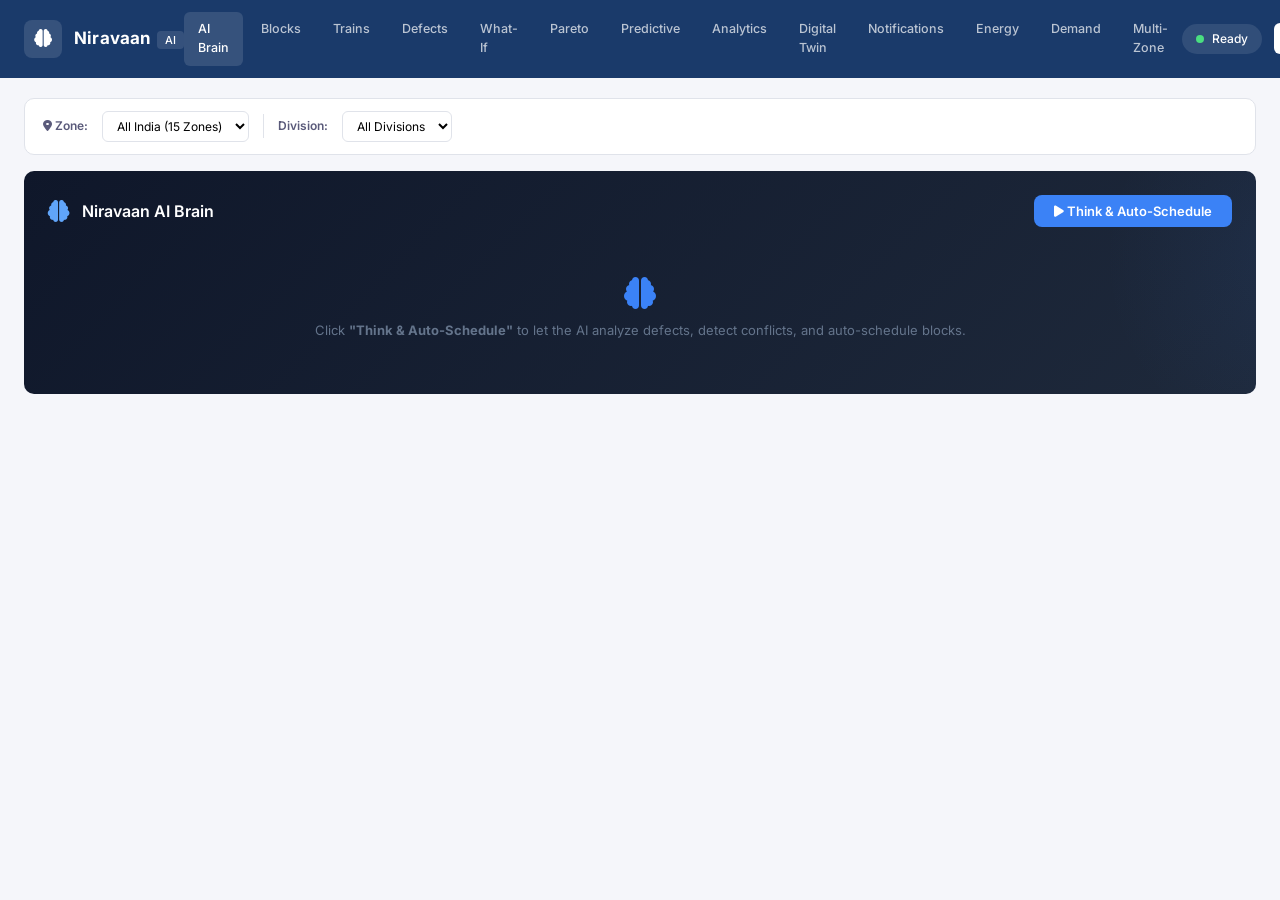
==== commit 4b510f87: "Add 5 remaining features: Digital Twin, Notifications, Energy-Aware, Demand-Aware, Multi-Zone" ====
--- a/frontend/index.html
+++ b/frontend/index.html
@@ -276,6 +276,11 @@
                 <a onclick="show('pareto')">Pareto</a>
                 <a onclick="show('predictive')">Predictive</a>
                 <a onclick="show('analytics')">Analytics</a>
+                <a onclick="show('digitaltwin')">Digital Twin</a>
+                <a onclick="show('notifications')">Notifications</a>
+                <a onclick="show('energy')">Energy</a>
+                <a onclick="show('demand')">Demand</a>
+                <a onclick="show('multizone')">Multi-Zone</a>
             </div>
             <div class="header-right">
                 <div class="ai-status" id="aiStatus">
@@ -484,6 +489,124 @@
                     <div class="section" style="margin-bottom:0">
                         <div class="section-hdr"><h2 style="font-size:13px"><i class="fas fa-map"></i> Zone Distribution</h2></div>
                         <div class="section-body" id="analyticsZones"></div>
+                    </div>
+                </div>
+            </div>
+        </div>
+
+        <div id="sec-digitaltwin" style="display:none">
+            <div class="section" style="margin-bottom:16px">
+                <div class="section-hdr">
+                    <h2><i class="fas fa-network-wired"></i> Digital Twin Simulator</h2>
+                    <button class="btn btn-auto" onclick="loadDigitalTwin()" id="digitalTwinBtn"><i class="fas fa-play"></i> Run Simulation</button>
+                </div>
+                <div class="section-body">
+                    <div style="display:grid;grid-template-columns:repeat(4,1fr);gap:14px;margin-bottom:20px" id="dtKPIs"></div>
+                    <div style="display:grid;grid-template-columns:1fr 1fr;gap:16px;margin-bottom:20px">
+                        <div class="section" style="margin-bottom:0">
+                            <div class="section-hdr"><h2 style="font-size:13px"><i class="fas fa-train"></i> Train Simulations</h2></div>
+                            <div class="section-body" id="dtTrains" style="max-height:360px;overflow-y:auto"></div>
+                        </div>
+                        <div class="section" style="margin-bottom:0">
+                            <div class="section-hdr"><h2 style="font-size:13px"><i class="fas fa-exclamation-triangle"></i> Block Impacts</h2></div>
+                            <div class="section-body" id="dtImpacts" style="max-height:360px;overflow-y:auto"></div>
+                        </div>
+                    </div>
+                </div>
+            </div>
+        </div>
+
+        <div id="sec-notifications" style="display:none">
+            <div class="section" style="margin-bottom:16px">
+                <div class="section-hdr">
+                    <h2><i class="fas fa-bell"></i> Automated Notifications</h2>
+                    <button class="btn btn-auto" onclick="loadNotifications()" id="notifBtn"><i class="fas fa-sync"></i> Refresh</button>
+                </div>
+                <div class="section-body">
+                    <div style="display:grid;grid-template-columns:repeat(3,1fr);gap:14px;margin-bottom:20px" id="notifKPIs"></div>
+                    <div class="section" style="margin-bottom:16px">
+                        <div class="section-hdr"><h2 style="font-size:13px"><i class="fas fa-envelope"></i> Notification Queue</h2></div>
+                        <div class="section-body" id="notifList" style="max-height:400px;overflow-y:auto"></div>
+                    </div>
+                    <div class="section" style="margin-bottom:0">
+                        <div class="section-hdr"><h2 style="font-size:13px"><i class="fas fa-address-book"></i> Department Contacts</h2></div>
+                        <div class="section-body" id="notifContacts"></div>
+                    </div>
+                </div>
+            </div>
+        </div>
+
+        <div id="sec-energy" style="display:none">
+            <div class="section" style="margin-bottom:16px">
+                <div class="section-hdr">
+                    <h2><i class="fas fa-bolt"></i> Energy/Cost-Aware Scheduling</h2>
+                    <button class="btn btn-auto" onclick="loadEnergy()" id="energyBtn"><i class="fas fa-sync"></i> Refresh</button>
+                </div>
+                <div class="section-body">
+                    <div style="display:grid;grid-template-columns:repeat(4,1fr);gap:14px;margin-bottom:20px" id="energyKPIs"></div>
+                    <div class="section" style="margin-bottom:16px">
+                        <div class="section-hdr"><h2 style="font-size:13px"><i class="fas fa-lightbulb"></i> Recommendations</h2></div>
+                        <div class="section-body" id="energyRecs"></div>
+                    </div>
+                </div>
+            </div>
+        </div>
+
+        <div id="sec-demand" style="display:none">
+            <div class="section" style="margin-bottom:16px">
+                <div class="section-hdr">
+                    <h2><i class="fas fa-users"></i> Passenger-Demand-Aware Planning</h2>
+                    <button class="btn btn-auto" onclick="loadDemand()" id="demandBtn"><i class="fas fa-sync"></i> Refresh</button>
+                </div>
+                <div class="section-body">
+                    <div style="display:grid;grid-template-columns:repeat(3,1fr);gap:14px;margin-bottom:20px" id="demandKPIs"></div>
+                    <div style="display:grid;grid-template-columns:1fr 1fr;gap:16px;margin-bottom:20px">
+                        <div class="section" style="margin-bottom:0">
+                            <div class="section-hdr"><h2 style="font-size:13px"><i class="fas fa-chart-line"></i> Hourly Demand Curve</h2></div>
+                            <div class="section-body" id="demandCurve"></div>
+                        </div>
+                        <div class="section" style="margin-bottom:0">
+                            <div class="section-hdr"><h2 style="font-size:13px"><i class="fas fa-route"></i> Top Routes by Traffic</h2></div>
+                            <div class="section-body" id="demandRoutes" style="max-height:300px;overflow-y:auto"></div>
+                        </div>
+                    </div>
+                    <div class="section" style="margin-bottom:16px">
+                        <div class="section-hdr"><h2 style="font-size:13px"><i class="fas fa-exclamation-circle"></i> Block Impact Analysis</h2></div>
+                        <div class="section-body" id="demandBlocks" style="max-height:280px;overflow-y:auto"></div>
+                    </div>
+                    <div class="section" style="margin-bottom:0">
+                        <div class="section-hdr"><h2 style="font-size:13px"><i class="fas fa-lightbulb"></i> Recommendations</h2></div>
+                        <div class="section-body" id="demandRecs"></div>
+                    </div>
+                </div>
+            </div>
+        </div>
+
+        <div id="sec-multizone" style="display:none">
+            <div class="section" style="margin-bottom:16px">
+                <div class="section-hdr">
+                    <h2><i class="fas fa-globe-asia"></i> Multi-Zone Coordination</h2>
+                    <button class="btn btn-auto" onclick="loadMultiZone()" id="multiZoneBtn"><i class="fas fa-sync"></i> Refresh</button>
+                </div>
+                <div class="section-body">
+                    <div style="display:grid;grid-template-columns:repeat(3,1fr);gap:14px;margin-bottom:20px" id="mzKPIs"></div>
+                    <div style="display:grid;grid-template-columns:1fr 1fr;gap:16px;margin-bottom:20px">
+                        <div class="section" style="margin-bottom:0">
+                            <div class="section-hdr"><h2 style="font-size:13px"><i class="fas fa-map-marked-alt"></i> Zone Overview</h2></div>
+                            <div class="section-body" id="mzZones" style="max-height:360px;overflow-y:auto"></div>
+                        </div>
+                        <div class="section" style="margin-bottom:0">
+                            <div class="section-hdr"><h2 style="font-size:13px"><i class="fas fa-exchange-alt"></i> Cross-Zone Trains</h2></div>
+                            <div class="section-body" id="mzTrains" style="max-height:360px;overflow-y:auto"></div>
+                        </div>
+                    </div>
+                    <div class="section" style="margin-bottom:16px">
+                        <div class="section-hdr"><h2 style="font-size:13px"><i class="fas fa-exclamation-triangle"></i> Cross-Zone Conflicts</h2></div>
+                        <div class="section-body" id="mzConflicts"></div>
+                    </div>
+                    <div class="section" style="margin-bottom:0">
+                        <div class="section-hdr"><h2 style="font-size:13px"><i class="fas fa-lightbulb"></i> Recommendations</h2></div>
+                        <div class="section-body" id="mzRecs"></div>
                     </div>
                 </div>
             </div>
@@ -1081,6 +1204,227 @@
     loadData();
 }
 init();
+
+// ═══ DIGITAL TWIN ═══
+async function loadDigitalTwin() {
+    const btn = document.getElementById('digitalTwinBtn');
+    btn.innerHTML = '<i class="fas fa-spinner fa-spin"></i> Simulating...';
+    try {
+        const r = await fetch(API + '/api/ai/digital-twin', { headers: { 'Authorization': 'Bearer ' + token } });
+        const d = await r.json();
+        document.getElementById('dtKPIs').innerHTML = [
+            { l: 'Trains Simulated', v: d.simulated_trains, c: 'var(--primary)' },
+            { l: 'On Time', v: d.trains_on_time, c: 'var(--accent)' },
+            { l: 'Trains Delayed', v: d.trains_delayed, c: 'var(--danger)' },
+            { l: 'Total Delay', v: d.total_delay_minutes + ' min', c: 'var(--warning)' },
+        ].map(k => `<div class="stat-card" style="border-left:3px solid ${k.c}"><div class="stat-val">${k.v}</div><div class="stat-lbl">${k.l}</div></div>`).join('');
+
+        document.getElementById('dtTrains').innerHTML = d.timeline.length ? d.timeline.map(t => `
+            <div style="display:flex;align-items:center;gap:12px;padding:10px;border-bottom:1px solid var(--border)">
+                <div style="width:8px;height:8px;border-radius:50%;background:${t.status === 'delayed' ? 'var(--danger)' : 'var(--accent)'};flex-shrink:0"></div>
+                <div style="flex:1;min-width:0">
+                    <div style="font-size:13px;font-weight:600">${t.train_number} — ${t.train_name}</div>
+                    <div style="font-size:11px;color:var(--dim)">${t.origin} → ${t.destination} | Dep: ${t.departure}</div>
+                </div>
+                <div style="font-size:13px;font-weight:700;color:${t.delay_minutes > 0 ? 'var(--danger)' : 'var(--accent)'}">${t.delay_minutes > 0 ? '+' + t.delay_minutes + ' min' : 'On time'}</div>
+            </div>
+        `).join('') : '<p style="color:var(--dim);padding:12px">No simulation data</p>';
+
+        document.getElementById('dtImpacts').innerHTML = d.block_impacts.length ? d.block_impacts.map(b => `
+            <div style="display:flex;align-items:center;gap:12px;padding:10px;border-bottom:1px solid var(--border)">
+                <div class="tag tag-warning" style="flex-shrink:0">${b.block_id}</div>
+                <div style="flex:1;min-width:0">
+                    <div style="font-size:13px;font-weight:600">${b.route}</div>
+                    <div style="font-size:11px;color:var(--dim)">${b.trains_delayed} trains delayed</div>
+                </div>
+                <div style="font-size:13px;font-weight:700;color:var(--danger)">${b.total_delay_mins} min</div>
+            </div>
+        `).join('') : '<p style="color:var(--dim);padding:12px">No block impacts</p>';
+    } catch(e) { console.error(e); }
+    btn.innerHTML = '<i class="fas fa-play"></i> Run Simulation';
+}
+
+// ═══ NOTIFICATIONS ═══
+async function loadNotifications() {
+    const btn = document.getElementById('notifBtn');
+    btn.innerHTML = '<i class="fas fa-spinner fa-spin"></i>';
+    try {
+        const r = await fetch(API + '/api/ai/notifications', { headers: { 'Authorization': 'Bearer ' + token } });
+        const d = await r.json();
+        document.getElementById('notifKPIs').innerHTML = [
+            { l: 'Pending Approval', v: d.pending_approval, c: 'var(--warning)' },
+            { l: 'Sent (Awaiting ACK)', v: d.sent_awaiting_ack, c: 'var(--primary)' },
+            { l: 'Acknowledged', v: d.acknowledged, c: 'var(--accent)' },
+        ].map(k => `<div class="stat-card" style="border-left:3px solid ${k.c}"><div class="stat-val">${k.v}</div><div class="stat-lbl">${k.l}</div></div>`).join('');
+
+        document.getElementById('notifList').innerHTML = d.notifications.length ? d.notifications.map(n => `
+            <div style="display:flex;align-items:center;gap:12px;padding:10px;border-bottom:1px solid var(--border)">
+                <div style="width:8px;height:8px;border-radius:50%;background:${n.acknowledged ? 'var(--accent)' : n.sent ? 'var(--primary)' : 'var(--warning)'};flex-shrink:0"></div>
+                <div style="flex:1;min-width:0">
+                    <div style="font-size:13px;font-weight:600">${n.id} — ${n.block_id}</div>
+                    <div style="font-size:11px;color:var(--dim)">${n.department} | ${n.route} | ${n.date} ${n.time}</div>
+                </div>
+                <div style="font-size:12px;color:${n.acknowledged ? 'var(--accent)' : n.sent ? 'var(--primary)' : 'var(--warning)'}">${n.acknowledged ? 'ACK' : n.sent ? 'Sent' : 'Pending'}</div>
+            </div>
+        `).join('') : '<p style="color:var(--dim);padding:12px">No notifications</p>';
+
+        document.getElementById('notifContacts').innerHTML = Object.entries(d.dept_contacts).map(([dept, c]) => `
+            <div style="display:flex;align-items:center;gap:12px;padding:10px;border-bottom:1px solid var(--border)">
+                <div class="tag tag-engineering" style="flex-shrink:0">${dept.split(' ')[0]}</div>
+                <div style="flex:1">
+                    <div style="font-size:13px;font-weight:600">${c.head}</div>
+                    <div style="font-size:11px;color:var(--dim)">${c.email} | ${c.phone}</div>
+                </div>
+            </div>
+        `).join('');
+    } catch(e) { console.error(e); }
+    btn.innerHTML = '<i class="fas fa-sync"></i> Refresh';
+}
+
+// ═══ ENERGY ═══
+async function loadEnergy() {
+    const btn = document.getElementById('energyBtn');
+    btn.innerHTML = '<i class="fas fa-spinner fa-spin"></i>';
+    try {
+        const r = await fetch(API + '/api/ai/energy', { headers: { 'Authorization': 'Bearer ' + token } });
+        const d = await r.json();
+        document.getElementById('energyKPIs').innerHTML = [
+            { l: 'Current Energy Cost', v: 'Rs ' + d.current_energy_cost_rs?.toLocaleString(), c: 'var(--danger)' },
+            { l: 'Potential Savings', v: 'Rs ' + d.potential_savings_rs?.toLocaleString(), c: 'var(--accent)' },
+            { l: 'CO₂ Emissions', v: d.carbon_emission_kg?.toLocaleString() + ' kg', c: 'var(--warning)' },
+            { l: 'Night Blocks', v: d.night_blocks + '/' + d.total_blocks, c: 'var(--primary)' },
+        ].map(k => `<div class="stat-card" style="border-left:3px solid ${k.c}"><div class="stat-val">${k.v}</div><div class="stat-lbl">${k.l}</div></div>`).join('');
+
+        document.getElementById('energyRecs').innerHTML = d.recommendations.length ? d.recommendations.map(r => `
+            <div style="display:flex;align-items:center;gap:12px;padding:10px;border-bottom:1px solid var(--border)">
+                <i class="fas fa-lightbulb" style="color:var(--warning)"></i>
+                <div style="flex:1">
+                    <div style="font-size:13px;font-weight:600">${r.title}</div>
+                    <div style="font-size:11px;color:var(--dim)">${r.action}</div>
+                </div>
+                <div style="font-size:13px;font-weight:700;color:var(--accent)">Rs ${r.savings?.toLocaleString()}</div>
+            </div>
+        `).join('') : '<p style="color:var(--dim);padding:12px">No recommendations — schedule is optimized</p>';
+    } catch(e) { console.error(e); }
+    btn.innerHTML = '<i class="fas fa-sync"></i> Refresh';
+}
+
+// ═══ PASSENGER DEMAND ═══
+async function loadDemand() {
+    const btn = document.getElementById('demandBtn');
+    btn.innerHTML = '<i class="fas fa-spinner fa-spin"></i>';
+    try {
+        const r = await fetch(API + '/api/ai/passenger-demand', { headers: { 'Authorization': 'Bearer ' + token } });
+        const d = await r.json();
+        document.getElementById('demandKPIs').innerHTML = [
+            { l: 'High Demand Blocks', v: d.high_demand_blocks, c: 'var(--danger)' },
+            { l: 'Total Blocks Analyzed', v: d.block_analysis?.length, c: 'var(--primary)' },
+            { l: 'Top Routes', v: d.top_routes?.length, c: 'var(--accent)' },
+        ].map(k => `<div class="stat-card" style="border-left:3px solid ${k.c}"><div class="stat-val">${k.v}</div><div class="stat-lbl">${k.l}</div></div>`).join('');
+
+        // Demand curve SVG
+        const curve = d.demand_curve || {};
+        const pts = Object.entries(curve).map(([h, v]) => `${h * 16 + 8},${180 - v * 1.6}`).join(' ');
+        document.getElementById('demandCurve').innerHTML = `
+            <svg viewBox="0 0 400 200" style="width:100%;height:200px">
+                <defs><linearGradient id="dGrad" x1="0" y1="0" x2="0" y2="1"><stop offset="0%" stop-color="var(--primary)" stop-opacity="0.3"/><stop offset="100%" stop-color="var(--primary)" stop-opacity="0.02"/></linearGradient></defs>
+                <polyline points="${pts}" fill="none" stroke="var(--primary)" stroke-width="2"/>
+                <polygon points="8,180 ${pts} 392,180" fill="url(#dGrad)"/>
+                ${[0,6,12,18,23].map(h => `<text x="${h*16+8}" y="196" font-size="9" fill="var(--dim)" text-anchor="middle">${h}:00</text>`).join('')}
+                <text x="8" y="12" font-size="9" fill="var(--dim)">Peak</text>
+                <text x="8" y="176" font-size="9" fill="var(--dim)">Low</text>
+            </svg>`;
+
+        document.getElementById('demandRoutes').innerHTML = d.top_routes?.length ? d.top_routes.map((r, i) => `
+            <div style="display:flex;align-items:center;gap:12px;padding:10px;border-bottom:1px solid var(--border)">
+                <div style="width:28px;height:28px;border-radius:50%;background:var(--primary);color:#fff;display:flex;align-items:center;justify-content:center;font-size:11px;font-weight:700;flex-shrink:0">${i+1}</div>
+                <div style="flex:1;min-width:0">
+                    <div style="font-size:13px;font-weight:600;overflow:hidden;text-overflow:ellipsis;white-space:nowrap">${r.route}</div>
+                    <div style="font-size:11px;color:var(--dim)">${r.trains} trains | ${r.peak_trains} peak</div>
+                </div>
+            </div>
+        `).join('') : '';
+
+        document.getElementById('demandBlocks').innerHTML = d.block_analysis?.length ? d.block_analysis.map(b => `
+            <div style="display:flex;align-items:center;gap:12px;padding:10px;border-bottom:1px solid var(--border)">
+                <div class="tag tag-${b.impact === 'high' ? 'danger' : b.impact === 'medium' ? 'warning' : 'success'}" style="flex-shrink:0">${b.impact}</div>
+                <div style="flex:1">
+                    <div style="font-size:13px;font-weight:600">${b.block_id}</div>
+                    <div style="font-size:11px;color:var(--dim)">${b.start_time} - ${b.end_time}</div>
+                </div>
+                <div style="font-size:13px;font-weight:700;color:${b.impact === 'high' ? 'var(--danger)' : 'var(--dim)'}">Load: ${b.avg_demand_index}</div>
+            </div>
+        `).join('') : '';
+
+        document.getElementById('demandRecs').innerHTML = d.recommendations?.length ? d.recommendations.map(r => `
+            <div style="display:flex;align-items:center;gap:12px;padding:10px;border-bottom:1px solid var(--border)">
+                <i class="fas fa-users" style="color:var(--primary)"></i>
+                <div style="flex:1">
+                    <div style="font-size:13px;font-weight:600">${r.title}</div>
+                    <div style="font-size:11px;color:var(--dim)">${r.action}</div>
+                </div>
+            </div>
+        `).join('') : '<p style="color:var(--dim);padding:12px">No demand conflicts found</p>';
+    } catch(e) { console.error(e); }
+    btn.innerHTML = '<i class="fas fa-sync"></i> Refresh';
+}
+
+// ═══ MULTI-ZONE ═══
+async function loadMultiZone() {
+    const btn = document.getElementById('multiZoneBtn');
+    btn.innerHTML = '<i class="fas fa-spinner fa-spin"></i>';
+    try {
+        const r = await fetch(API + '/api/ai/multi-zone', { headers: { 'Authorization': 'Bearer ' + token } });
+        const d = await r.json();
+        document.getElementById('mzKPIs').innerHTML = [
+            { l: 'Total Zones', v: d.total_zones, c: 'var(--primary)' },
+            { l: 'Cross-Zone Trains', v: d.total_cross_zone_trains, c: 'var(--accent)' },
+            { l: 'Cross-Zone Conflicts', v: d.cross_zone_conflicts?.length, c: 'var(--danger)' },
+        ].map(k => `<div class="stat-card" style="border-left:3px solid ${k.c}"><div class="stat-val">${k.v}</div><div class="stat-lbl">${k.l}</div></div>`).join('');
+
+        document.getElementById('mzZones').innerHTML = d.zones?.length ? d.zones.map(z => `
+            <div style="display:flex;align-items:center;gap:12px;padding:10px;border-bottom:1px solid var(--border)">
+                <div class="tag tag-engineering" style="flex-shrink:0">${z.zone_code || 'Z'}</div>
+                <div style="flex:1">
+                    <div style="font-size:13px;font-weight:600">${z.zone_name}</div>
+                    <div style="font-size:11px;color:var(--dim)">${z.corridors?.length || 0} corridors | ${z.blocks} blocks</div>
+                </div>
+            </div>
+        `).join('') : '';
+
+        document.getElementById('mzTrains').innerHTML = d.cross_zone_trains?.length ? d.cross_zone_trains.map(t => `
+            <div style="display:flex;align-items:center;gap:12px;padding:10px;border-bottom:1px solid var(--border)">
+                <div style="flex:1;min-width:0">
+                    <div style="font-size:13px;font-weight:600">${t.number} — ${t.name}</div>
+                    <div style="font-size:11px;color:var(--dim)">${t.origin_zone} → ${t.dest_zone} | Dep: ${t.departure}</div>
+                </div>
+                <i class="fas fa-exchange-alt" style="color:var(--primary);flex-shrink:0"></i>
+            </div>
+        `).join('') : '<p style="color:var(--dim);padding:12px">No cross-zone trains</p>';
+
+        document.getElementById('mzConflicts').innerHTML = d.cross_zone_conflicts?.length ? d.cross_zone_conflicts.map(c => `
+            <div style="display:flex;align-items:center;gap:12px;padding:10px;border-bottom:1px solid var(--border)">
+                <i class="fas fa-exclamation-triangle" style="color:var(--danger);flex-shrink:0"></i>
+                <div style="flex:1">
+                    <div style="font-size:13px;font-weight:600">${c.zone1} ↔ ${c.zone2}</div>
+                    <div style="font-size:11px;color:var(--dim)">${c.block1} vs ${c.block2} on ${c.date}</div>
+                </div>
+                <div style="font-size:11px;color:var(--warning);max-width:200px;text-align:right">${c.recommendation}</div>
+            </div>
+        `).join('') : '<p style="color:var(--dim);padding:12px">No cross-zone conflicts</p>';
+
+        document.getElementById('mzRecs').innerHTML = d.recommendations?.length ? d.recommendations.map(r => `
+            <div style="display:flex;align-items:center;gap:12px;padding:10px;border-bottom:1px solid var(--border)">
+                <i class="fas fa-globe-asia" style="color:var(--primary)"></i>
+                <div style="flex:1">
+                    <div style="font-size:13px;font-weight:600">${r.title}</div>
+                    <div style="font-size:11px;color:var(--dim)">${r.action}</div>
+                </div>
+            </div>
+        `).join('') : '<p style="color:var(--dim);padding:12px">All zones coordinated</p>';
+    } catch(e) { console.error(e); }
+    btn.innerHTML = '<i class="fas fa-sync"></i> Refresh';
+}
 </script>
 </body>
 </html>
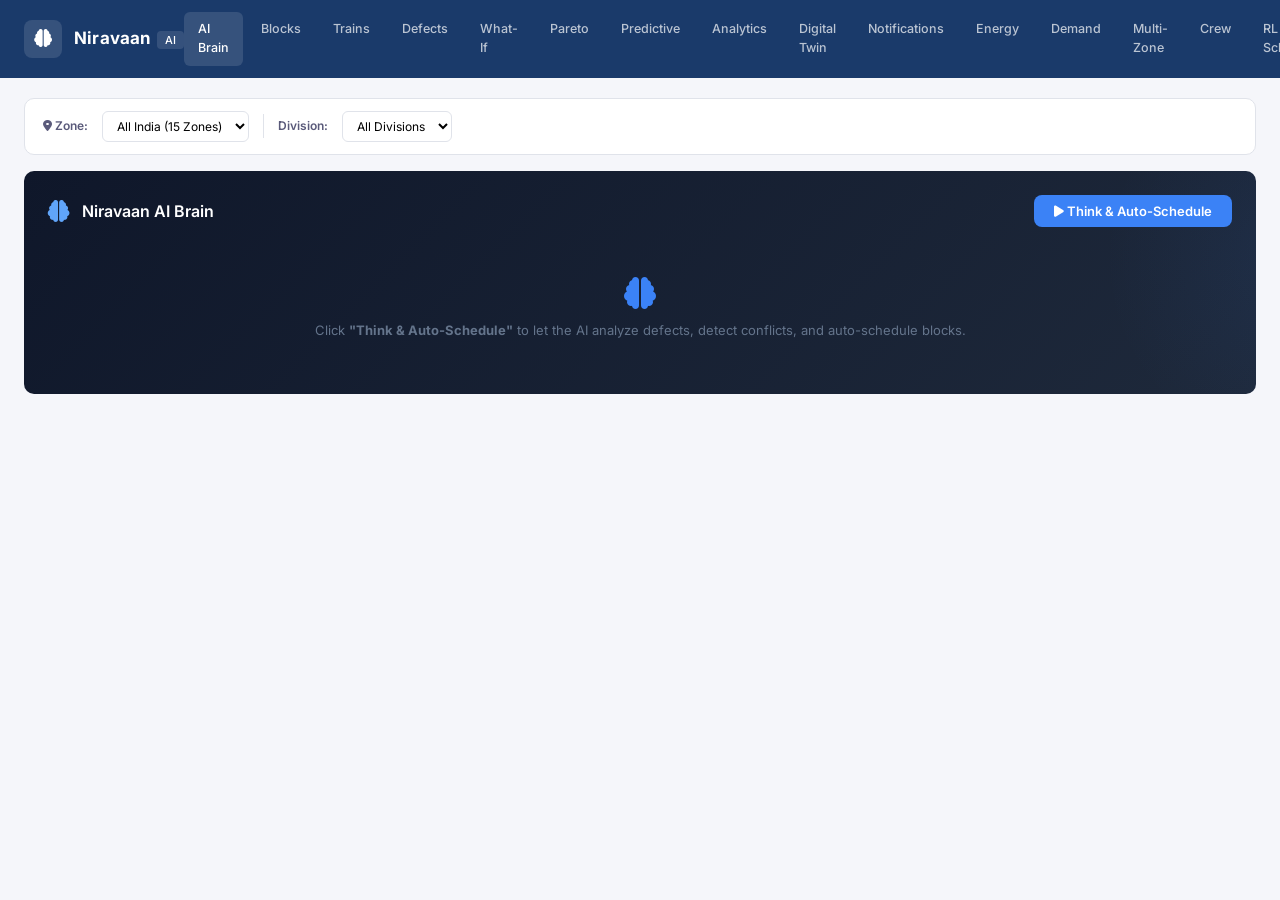
==== commit 3ae6f2ed: "Add Crew Management + RL Scheduler — all 15 features complete" ====
--- a/frontend/index.html
+++ b/frontend/index.html
@@ -281,6 +281,8 @@
                 <a onclick="show('energy')">Energy</a>
                 <a onclick="show('demand')">Demand</a>
                 <a onclick="show('multizone')">Multi-Zone</a>
+                <a onclick="show('crewmgmt')">Crew</a>
+                <a onclick="show('rl')">RL Scheduler</a>
             </div>
             <div class="header-right">
                 <div class="ai-status" id="aiStatus">
@@ -607,6 +609,64 @@
                     <div class="section" style="margin-bottom:0">
                         <div class="section-hdr"><h2 style="font-size:13px"><i class="fas fa-lightbulb"></i> Recommendations</h2></div>
                         <div class="section-body" id="mzRecs"></div>
+                    </div>
+                </div>
+            </div>
+        </div>
+
+        <div id="sec-crewmgmt" style="display:none">
+            <div class="section" style="margin-bottom:16px">
+                <div class="section-hdr">
+                    <h2><i class="fas fa-users-cog"></i> Crew & Resource Management</h2>
+                    <button class="btn btn-auto" onclick="loadCrewMgmt()" id="crewMgmtBtn"><i class="fas fa-sync"></i> Refresh</button>
+                </div>
+                <div class="section-body">
+                    <div style="display:grid;grid-template-columns:repeat(4,1fr);gap:14px;margin-bottom:20px" id="crewKPIs"></div>
+                    <div style="display:grid;grid-template-columns:1fr 1fr;gap:16px;margin-bottom:20px">
+                        <div class="section" style="margin-bottom:0">
+                            <div class="section-hdr"><h2 style="font-size:13px"><i class="fas fa-user-check"></i> Crew Assignments</h2></div>
+                            <div class="section-body" id="crewAssignments" style="max-height:360px;overflow-y:auto"></div>
+                        </div>
+                        <div class="section" style="margin-bottom:0">
+                            <div class="section-hdr"><h2 style="font-size:13px"><i class="fas fa-chart-bar"></i> Utilization</h2></div>
+                            <div class="section-body" id="crewUtilization" style="max-height:360px;overflow-y:auto"></div>
+                        </div>
+                    </div>
+                    <div style="display:grid;grid-template-columns:1fr 1fr;gap:16px">
+                        <div class="section" style="margin-bottom:0">
+                            <div class="section-hdr"><h2 style="font-size:13px"><i class="fas fa-layer-group"></i> Job Bundles</h2></div>
+                            <div class="section-body" id="crewBundles" style="max-height:280px;overflow-y:auto"></div>
+                        </div>
+                        <div class="section" style="margin-bottom:0">
+                            <div class="section-hdr"><h2 style="font-size:13px"><i class="fas fa-exclamation-circle"></i> Unassigned Blocks</h2></div>
+                            <div class="section-body" id="crewUnassigned" style="max-height:280px;overflow-y:auto"></div>
+                        </div>
+                    </div>
+                </div>
+            </div>
+        </div>
+
+        <div id="sec-rl" style="display:none">
+            <div class="section" style="margin-bottom:16px">
+                <div class="section-hdr">
+                    <h2><i class="fas fa-robot"></i> RL Scheduler</h2>
+                    <button class="btn btn-auto" onclick="loadRL()" id="rlBtn"><i class="fas fa-play"></i> Train Agent</button>
+                </div>
+                <div class="section-body">
+                    <div style="display:grid;grid-template-columns:repeat(4,1fr);gap:14px;margin-bottom:20px" id="rlKPIs"></div>
+                    <div style="display:grid;grid-template-columns:1fr 1fr;gap:16px;margin-bottom:20px">
+                        <div class="section" style="margin-bottom:0">
+                            <div class="section-hdr"><h2 style="font-size:13px"><i class="fas fa-chart-line"></i> Reward Convergence</h2></div>
+                            <div class="section-body" id="rlConvergence"></div>
+                        </div>
+                        <div class="section" style="margin-bottom:0">
+                            <div class="section-hdr"><h2 style="font-size:13px"><i class="fas fa-th"></i> Q-Table (Top Values)</h2></div>
+                            <div class="section-body" id="rlQTable" style="max-height:300px;overflow-y:auto"></div>
+                        </div>
+                    </div>
+                    <div class="section" style="margin-bottom:0">
+                        <div class="section-hdr"><h2 style="font-size:13px"><i class="fas fa-history"></i> Episode History</h2></div>
+                        <div class="section-body" id="rlEpisodes" style="max-height:280px;overflow-y:auto"></div>
                     </div>
                 </div>
             </div>
@@ -1425,6 +1485,132 @@
     } catch(e) { console.error(e); }
     btn.innerHTML = '<i class="fas fa-sync"></i> Refresh';
 }
+
+// ═══ CREW MANAGEMENT ═══
+async function loadCrewMgmt() {
+    const btn = document.getElementById('crewMgmtBtn');
+    btn.innerHTML = '<i class="fas fa-spinner fa-spin"></i>';
+    try {
+        const r = await fetch(API + '/api/ai/crew-management', { headers: { 'Authorization': 'Bearer ' + token } });
+        const d = await r.json();
+        document.getElementById('crewKPIs').innerHTML = [
+            { l: 'Avg Utilization', v: d.avg_utilization + '%', c: 'var(--primary)' },
+            { l: 'Optimal Crew', v: d.optimal_crew, c: 'var(--accent)' },
+            { l: 'Underutilized', v: d.underutilized_crew, c: 'var(--warning)' },
+            { l: 'Overloaded', v: d.overloaded_crew, c: 'var(--danger)' },
+        ].map(k => `<div class="stat-card" style="border-left:3px solid ${k.c}"><div class="stat-val">${k.v}</div><div class="stat-lbl">${k.l}</div></div>`).join('');
+
+        document.getElementById('crewAssignments').innerHTML = d.assignments.length ? d.assignments.slice(0, 20).map(a => `
+            <div style="display:flex;align-items:center;gap:10px;padding:8px;border-bottom:1px solid var(--border)">
+                <div class="tag tag-${a.status === 'confirmed' ? 'success' : a.status === 'pending' ? 'warning' : 'info'}" style="flex-shrink:0;font-size:10px">${a.status}</div>
+                <div style="flex:1;min-width:0">
+                    <div style="font-size:12px;font-weight:600">${a.crew_name} → ${a.block_id}</div>
+                    <div style="font-size:11px;color:var(--dim)">${a.route} | ${a.hours_allocated}h | Skill: ${a.skill_match}%</div>
+                </div>
+            </div>
+        `).join('') : '<p style="color:var(--dim);padding:12px">No assignments</p>';
+
+        document.getElementById('crewUtilization').innerHTML = d.crew_utilization.length ? d.crew_utilization.map(c => {
+            const color = c.status === 'optimal' ? 'var(--accent)' : c.status === 'underutilized' ? 'var(--warning)' : 'var(--danger)';
+            return `
+            <div style="display:flex;align-items:center;gap:10px;padding:8px;border-bottom:1px solid var(--border)">
+                <div style="width:8px;height:8px;border-radius:50%;background:${color};flex-shrink:0"></div>
+                <div style="flex:1;min-width:0">
+                    <div style="font-size:12px;font-weight:600">${c.name}</div>
+                    <div style="font-size:11px;color:var(--dim)">${c.department} | ${c.blocks_assigned} blocks | ${c.assigned_hours}h/${c.available_hours}h</div>
+                </div>
+                <div style="width:60px;height:6px;background:var(--border);border-radius:3px;overflow:hidden;flex-shrink:0">
+                    <div style="height:100%;width:${c.utilization_pct}%;background:${color};border-radius:3px"></div>
+                </div>
+                <div style="font-size:11px;font-weight:600;color:${color};width:36px;text-align:right">${c.utilization_pct}%</div>
+            </div>`;
+        }).join('') : '';
+
+        document.getElementById('crewBundles').innerHTML = d.bundles.length ? d.bundles.map(b => `
+            <div style="display:flex;align-items:center;gap:10px;padding:8px;border-bottom:1px solid var(--border)">
+                <div class="tag tag-success" style="flex-shrink:0">+${b.efficiency_gain}%</div>
+                <div style="flex:1">
+                    <div style="font-size:12px;font-weight:600">${b.crew_name}</div>
+                    <div style="font-size:11px;color:var(--dim)">${b.blocks_bundled} blocks bundled | ${b.total_hours}h | ${b.routes.join(', ')}</div>
+                </div>
+            </div>
+        `).join('') : '<p style="color:var(--dim);padding:12px">No bundles — assign more blocks</p>';
+
+        document.getElementById('crewUnassigned').innerHTML = d.unassigned_blocks.length ? d.unassigned_blocks.map(u => `
+            <div style="display:flex;align-items:center;gap:10px;padding:8px;border-bottom:1px solid var(--border)">
+                <i class="fas fa-exclamation-circle" style="color:var(--danger);flex-shrink:0;font-size:12px"></i>
+                <div style="flex:1">
+                    <div style="font-size:12px;font-weight:600">${u.block_id} — ${u.route}</div>
+                    <div style="font-size:11px;color:var(--dim)">${u.department} | ${u.reason}</div>
+                </div>
+            </div>
+        `).join('') : '<p style="color:var(--accent);padding:12px">All blocks have crew assigned</p>';
+    } catch(e) { console.error(e); }
+    btn.innerHTML = '<i class="fas fa-sync"></i> Refresh';
+}
+
+// ═══ RL SCHEDULER ═══
+async function loadRL() {
+    const btn = document.getElementById('rlBtn');
+    btn.innerHTML = '<i class="fas fa-spinner fa-spin"></i> Training...';
+    try {
+        const r = await fetch(API + '/api/ai/rl-scheduler', { headers: { 'Authorization': 'Bearer ' + token } });
+        const d = await r.json();
+        document.getElementById('rlKPIs').innerHTML = [
+            { l: 'Episodes Run', v: d.episodes_run, c: 'var(--primary)' },
+            { l: 'Best Reward', v: d.best_reward, c: 'var(--accent)' },
+            { l: 'Convergence', v: d.convergence_improvement + '%', c: 'var(--success)' },
+            { l: 'Final Epsilon', v: d.final_epsilon, c: 'var(--warning)' },
+        ].map(k => `<div class="stat-card" style="border-left:3px solid ${k.c}"><div class="stat-val">${k.v}</div><div class="stat-lbl">${k.l}</div></div>`).join('');
+
+        // Convergence SVG
+        const hist = d.episode_history || [];
+        const maxR = Math.max(...hist.map(h => h.reward), 1);
+        const minR = Math.min(...hist.map(h => h.reward), 0);
+        const range = maxR - minR || 1;
+        const pts = hist.map((h, i) => `${i * (400 / hist.length) + 4},${160 - ((h.reward - minR) / range) * 140}`).join(' ');
+        const epsPts = hist.map((h, i) => `${i * (400 / hist.length) + 4},${160 - h.epsilon * 140}`).join(' ');
+
+        document.getElementById('rlConvergence').innerHTML = `
+            <svg viewBox="0 0 410 180" style="width:100%;height:180px">
+                <defs><linearGradient id="rlGrad" x1="0" y1="0" x2="0" y2="1"><stop offset="0%" stop-color="var(--accent)" stop-opacity="0.2"/><stop offset="100%" stop-color="var(--accent)" stop-opacity="0.01"/></linearGradient></defs>
+                <polyline points="${pts}" fill="none" stroke="var(--accent)" stroke-width="1.5"/>
+                <polygon points="4,160 ${pts} 404,160" fill="url(#rlGrad)"/>
+                <polyline points="${epsPts}" fill="none" stroke="var(--warning)" stroke-width="1" stroke-dasharray="4,3"/>
+                <text x="10" y="14" font-size="9" fill="var(--accent)">Reward</text>
+                <text x="60" y="14" font-size="9" fill="var(--warning)">Epsilon</text>
+                <text x="10" y="175" font-size="8" fill="var(--dim)">Ep 1</text>
+                <text x="370" y="175" font-size="8" fill="var(--dim)">Ep ${d.episodes_run}</text>
+            </svg>`;
+
+        document.getElementById('rlQTable').innerHTML = d.top_q_values.length ? `
+            <table style="width:100%;font-size:12px;border-collapse:collapse">
+                <thead><tr style="border-bottom:2px solid var(--border)"><th style="text-align:left;padding:6px;color:var(--dim)">State</th><th style="text-align:left;padding:6px;color:var(--dim)">Action</th><th style="text-align:right;padding:6px;color:var(--dim)">Q-Value</th></tr></thead>
+                <tbody>${d.top_q_values.map(q => `
+                    <tr style="border-bottom:1px solid var(--border)">
+                        <td style="padding:6px;font-weight:500">${q.state}</td>
+                        <td style="padding:6px"><span class="tag tag-engineering">${q.action}</span></td>
+                        <td style="padding:6px;text-align:right;font-weight:700;color:var(--accent)">${q.q_value}</td>
+                    </tr>`).join('')}
+                </tbody>
+            </table>` : '';
+
+        document.getElementById('rlEpisodes').innerHTML = hist.length ? `
+            <table style="width:100%;font-size:12px;border-collapse:collapse">
+                <thead><tr style="border-bottom:2px solid var(--border)"><th style="text-align:left;padding:6px;color:var(--dim)">Ep</th><th style="text-align:left;padding:6px;color:var(--dim)">Action</th><th style="text-align:right;padding:6px;color:var(--dim)">Reward</th><th style="text-align:right;padding:6px;color:var(--dim)">Epsilon</th><th style="text-align:right;padding:6px;color:var(--dim)">Q-Max</th></tr></thead>
+                <tbody>${hist.slice(-15).map(h => `
+                    <tr style="border-bottom:1px solid var(--border)">
+                        <td style="padding:6px">${h.episode}</td>
+                        <td style="padding:6px"><span class="tag tag-engineering">${h.action}</span></td>
+                        <td style="padding:6px;text-align:right;font-weight:600;color:${h.reward > 0 ? 'var(--accent)' : 'var(--danger)'}">${h.reward}</td>
+                        <td style="padding:6px;text-align:right">${h.epsilon}</td>
+                        <td style="padding:6px;text-align:right;font-weight:600">${h.q_max}</td>
+                    </tr>`).join('')}
+                </tbody>
+            </table>` : '';
+    } catch(e) { console.error(e); }
+    btn.innerHTML = '<i class="fas fa-play"></i> Train Agent';
+}
 </script>
 </body>
 </html>
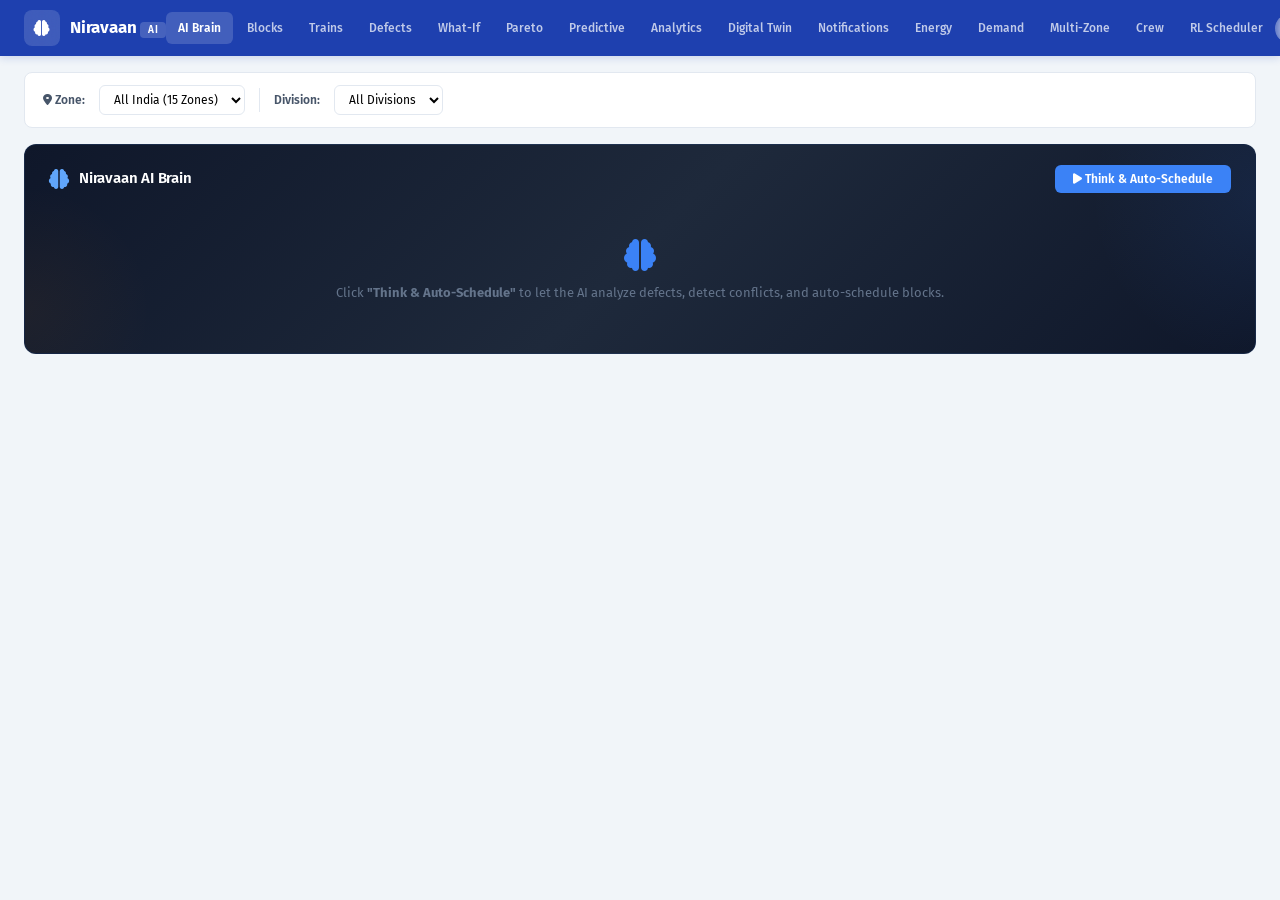
==== commit e30e8cb0: "Apply design system: Fira Sans/Code, new palette, dense dashboard, better cards/charts/responsive" ====
--- a/frontend/index.html
+++ b/frontend/index.html
@@ -6,147 +6,137 @@
     <title>Niravaan - AI Block Planning</title>
     <link rel="preconnect" href="https://fonts.googleapis.com">
     <link rel="preconnect" href="https://fonts.gstatic.com" crossorigin>
-    <link href="https://fonts.googleapis.com/css2?family=Inter:wght@300;400;500;600;700;800&family=JetBrains+Mono:wght@400;500;600&display=swap" rel="stylesheet">
+    <link href="https://fonts.googleapis.com/css2?family=Fira+Code:wght@400;500;600;700&family=Fira+Sans:wght@300;400;500;600;700&display=swap" rel="stylesheet">
     <link rel="stylesheet" href="https://cdnjs.cloudflare.com/ajax/libs/font-awesome/6.5.0/css/all.min.css">
     <style>
         :root {
-            --primary: #1a3a6a;
-            --primary-light: #2c5299;
-            --primary-glow: rgba(26,58,106,0.12);
-            --accent: #e8590c;
-            --bg: #f5f6fa;
-            --white: #ffffff;
-            --text: #1a1a2e;
-            --text-sec: #5a5a7a;
-            --text-muted: #9a9ab5;
-            --border: #e0e3ea;
-            --success: #2e7d32;
-            --success-light: #e8f5e9;
-            --warning: #f57f17;
-            --warning-light: #fff8e1;
-            --danger: #c62828;
-            --danger-light: #ffebee;
-            --info: #1565c0;
-            --info-light: #e3f2fd;
-            --shadow: 0 1px 3px rgba(0,0,0,0.08);
-            --shadow-md: 0 4px 12px rgba(0,0,0,0.08);
-            --radius: 10px;
+            --primary: #1E40AF;
+            --primary-light: #3B82F6;
+            --primary-glow: rgba(30,64,175,0.08);
+            --accent: #D97706;
+            --accent-light: #F59E0B;
+            --bg: #F1F5F9;
+            --white: #FFFFFF;
+            --text: #0F172A;
+            --text-sec: #475569;
+            --text-muted: #94A3B8;
+            --border: #E2E8F0;
+            --border-light: #F1F5F9;
+            --success: #059669;
+            --success-light: #D1FAE5;
+            --warning: #D97706;
+            --warning-light: #FEF3C7;
+            --danger: #DC2626;
+            --danger-light: #FEE2E2;
+            --info: #2563EB;
+            --info-light: #DBEAFE;
+            --shadow-xs: 0 1px 2px rgba(15,23,42,0.04);
+            --shadow: 0 1px 3px rgba(15,23,42,0.06), 0 1px 2px rgba(15,23,42,0.04);
+            --shadow-md: 0 4px 6px -1px rgba(15,23,42,0.07), 0 2px 4px -2px rgba(15,23,42,0.05);
+            --shadow-lg: 0 10px 15px -3px rgba(15,23,42,0.08), 0 4px 6px -4px rgba(15,23,42,0.04);
+            --radius: 8px;
+            --radius-lg: 12px;
+            --font-sans: 'Fira Sans', -apple-system, BlinkMacSystemFont, sans-serif;
+            --font-mono: 'Fira Code', 'Cascadia Code', monospace;
         }
         * { margin:0; padding:0; box-sizing:border-box; }
-        body { font-family:'Inter',sans-serif; background:var(--bg); color:var(--text); font-size:14px; line-height:1.5; -webkit-font-smoothing:antialiased; }
+        body { font-family:var(--font-sans); background:var(--bg); color:var(--text); font-size:14px; line-height:1.55; -webkit-font-smoothing:antialiased; -moz-osx-font-smoothing:grayscale; }
 
         /* ═══ HEADER ═══ */
-        .header { background:var(--primary); color:#fff; position:sticky; top:0; z-index:100; }
-        .header-inner { display:flex; align-items:center; justify-content:space-between; padding:12px 24px; max-width:1400px; margin:0 auto; }
-        .brand { display:flex; align-items:center; gap:12px; }
-        .brand-icon { width:38px; height:38px; background:rgba(255,255,255,0.12); border-radius:8px; display:flex; align-items:center; justify-content:center; font-size:18px; }
-        .brand h1 { font-size:17px; font-weight:700; letter-spacing:0.2px; }
-        .brand span { font-size:11px; background:rgba(255,255,255,0.12); padding:2px 8px; border-radius:4px; margin-left:6px; font-weight:500; }
-        .header-right { display:flex; align-items:center; gap:12px; }
-        .ai-status { display:flex; align-items:center; gap:8px; background:rgba(255,255,255,0.1); padding:6px 14px; border-radius:20px; font-size:12px; font-weight:500; }
-        .ai-dot { width:8px; height:8px; border-radius:50%; background:#4ade80; animation:pulse 2s infinite; }
-        .ai-dot.thinking { background:#facc15; }
+        .header { background:var(--primary); color:#fff; position:sticky; top:0; z-index:100; box-shadow:0 2px 8px rgba(30,64,175,0.18); }
+        .header-inner { display:flex; align-items:center; justify-content:space-between; padding:10px 24px; max-width:1440px; margin:0 auto; }
+        .brand { display:flex; align-items:center; gap:10px; }
+        .brand-icon { width:36px; height:36px; background:rgba(255,255,255,0.15); border-radius:8px; display:flex; align-items:center; justify-content:center; font-size:16px; backdrop-filter:blur(8px); }
+        .brand h1 { font-size:17px; font-weight:700; letter-spacing:-0.2px; }
+        .brand span { font-size:10px; background:rgba(255,255,255,0.18); padding:2px 8px; border-radius:4px; margin-left:4px; font-weight:600; letter-spacing:0.5px; text-transform:uppercase; }
+        .header-right { display:flex; align-items:center; gap:10px; }
+        .ai-status { display:flex; align-items:center; gap:7px; background:rgba(255,255,255,0.12); padding:5px 12px; border-radius:20px; font-size:12px; font-weight:500; backdrop-filter:blur(8px); }
+        .ai-dot { width:7px; height:7px; border-radius:50%; background:#4ade80; animation:pulse 2s infinite; box-shadow:0 0 6px rgba(74,222,128,0.5); }
+        .ai-dot.thinking { background:#facc15; box-shadow:0 0 6px rgba(250,204,21,0.5); }
         @keyframes pulse { 0%,100%{opacity:1} 50%{opacity:0.4} }
         .hamburger { display:none; background:none; border:none; color:#fff; font-size:20px; cursor:pointer; padding:8px; }
-        .nav-links { display:flex; gap:4px; }
-        .nav-links a { color:rgba(255,255,255,0.7); text-decoration:none; padding:8px 14px; border-radius:6px; font-size:12.5px; font-weight:500; transition:all 0.15s; cursor:pointer; }
-        .nav-links a:hover, .nav-links a.active { color:#fff; background:rgba(255,255,255,0.12); }
+        .nav-links { display:flex; gap:2px; }
+        .nav-links a { color:rgba(255,255,255,0.72); text-decoration:none; padding:7px 12px; border-radius:6px; font-size:12px; font-weight:500; transition:all 0.15s; cursor:pointer; white-space:nowrap; }
+        .nav-links a:hover { color:#fff; background:rgba(255,255,255,0.1); }
+        .nav-links a.active { color:#fff; background:rgba(255,255,255,0.16); font-weight:600; }
 
         /* ═══ MAIN ═══ */
-        .main { padding:20px 24px; max-width:1400px; margin:0 auto; }
+        .main { padding:16px 24px; max-width:1440px; margin:0 auto; }
 
         /* ═══ AI BRAIN PANEL ═══ */
         .brain-panel {
-            background: linear-gradient(135deg, #0f172a 0%, #1e293b 100%);
-            border-radius: var(--radius);
-            padding: 24px;
-            margin-bottom: 20px;
+            background: linear-gradient(135deg, #0F172A 0%, #1E293B 50%, #0F172A 100%);
+            border-radius: var(--radius-lg);
+            padding: 20px 24px;
+            margin-bottom: 16px;
             color: #fff;
             position: relative;
             overflow: hidden;
+            border: 1px solid rgba(59,130,246,0.12);
         }
         .brain-panel::before {
             content: '';
             position: absolute;
-            top: -50%;
-            right: -20%;
-            width: 400px;
-            height: 400px;
+            top: -60%;
+            right: -15%;
+            width: 350px;
+            height: 350px;
             border-radius: 50%;
-            background: radial-gradient(circle, rgba(59,130,246,0.08) 0%, transparent 70%);
+            background: radial-gradient(circle, rgba(59,130,246,0.1) 0%, transparent 70%);
         }
-        .brain-header { display:flex; align-items:center; justify-content:space-between; margin-bottom:20px; position:relative; z-index:1; }
-        .brain-title { display:flex; align-items:center; gap:12px; }
-        .brain-title i { font-size:22px; color:#60a5fa; }
-        .brain-title h2 { font-size:16px; font-weight:600; }
-        .brain-btn { padding:8px 20px; border-radius:8px; border:none; font-size:13px; font-weight:600; cursor:pointer; transition:all 0.2s; font-family:inherit; }
-        .brain-btn.primary { background:#3b82f6; color:#fff; }
-        .brain-btn.primary:hover { background:#2563eb; }
-        .brain-btn:disabled { opacity:0.5; cursor:not-allowed; }
+        .brain-panel::after {
+            content: '';
+            position: absolute;
+            bottom: -40%;
+            left: -10%;
+            width: 250px;
+            height: 250px;
+            border-radius: 50%;
+            background: radial-gradient(circle, rgba(217,119,6,0.06) 0%, transparent 70%);
+        }
+        .brain-header { display:flex; align-items:center; justify-content:space-between; margin-bottom:16px; position:relative; z-index:1; }
+        .brain-title { display:flex; align-items:center; gap:10px; }
+        .brain-title i { font-size:20px; color:#60A5FA; }
+        .brain-title h2 { font-size:15px; font-weight:600; letter-spacing:-0.2px; }
+        .brain-btn { padding:7px 18px; border-radius:6px; border:none; font-size:12px; font-weight:600; cursor:pointer; transition:all 0.2s; font-family:var(--font-sans); }
+        .brain-btn.primary { background:#3B82F6; color:#fff; }
+        .brain-btn.primary:hover { background:#2563EB; transform:translateY(-1px); box-shadow:0 4px 12px rgba(59,130,246,0.3); }
+        .brain-btn:disabled { opacity:0.4; cursor:not-allowed; transform:none; }
 
         .brain-steps { position:relative; z-index:1; }
-        .brain-step { display:flex; gap:14px; padding:12px 0; border-bottom:1px solid rgba(255,255,255,0.06); opacity:0.4; transition:all 0.4s; }
+        .brain-step { display:flex; gap:12px; padding:10px 0; border-bottom:1px solid rgba(255,255,255,0.05); opacity:0.35; transition:all 0.35s; }
         .brain-step.active { opacity:1; }
-        .brain-step.done { opacity:0.7; }
-        .step-icon { width:36px; height:36px; border-radius:8px; display:flex; align-items:center; justify-content:center; font-size:14px; flex-shrink:0; background:rgba(255,255,255,0.06); color:#94a3b8; transition:all 0.3s; }
-        .brain-step.active .step-icon { background:#3b82f6; color:#fff; }
-        .brain-step.done .step-icon { background:#22c55e; color:#fff; }
+        .brain-step.done { opacity:0.6; }
+        .step-icon { width:32px; height:32px; border-radius:6px; display:flex; align-items:center; justify-content:center; font-size:13px; flex-shrink:0; background:rgba(255,255,255,0.05); color:#64748B; transition:all 0.3s; }
+        .brain-step.active .step-icon { background:#3B82F6; color:#fff; box-shadow:0 0 12px rgba(59,130,246,0.3); }
+        .brain-step.done .step-icon { background:#059669; color:#fff; }
         .step-content { flex:1; }
-        .step-title { font-size:13px; font-weight:600; margin-bottom:2px; }
-        .step-detail { font-size:12px; color:#94a3b8; }
-        .brain-step.active .step-detail { color:#cbd5e1; }
-
-        /* ═══ AI DECISIONS ═══ */
-        .decisions-grid { display:grid; grid-template-columns:repeat(auto-fit,minmax(340px,1fr)); gap:16px; margin-bottom:20px; }
-        .decision-card {
-            background: var(--white);
-            border-radius: var(--radius);
-            border: 1px solid var(--border);
-            overflow: hidden;
-            transition: all 0.2s;
-        }
-        .decision-card:hover { box-shadow: var(--shadow-md); }
-        .decision-card.urgent { border-left: 4px solid var(--danger); }
-        .decision-card.optimize { border-left: 4px solid var(--info); }
-        .decision-card.warning { border-left: 4px solid var(--warning); }
-        .decision-card.success { border-left: 4px solid var(--success); }
-        .decision-head { padding:14px 16px 10px; display:flex; align-items:flex-start; justify-content:space-between; }
-        .decision-head h3 { font-size:14px; font-weight:600; display:flex; align-items:center; gap:8px; }
-        .decision-head .conf { font-family:'JetBrains Mono',monospace; font-size:13px; font-weight:700; }
-        .conf.high { color:var(--success); }
-        .conf.med { color:var(--warning); }
-        .conf.low { color:var(--danger); }
-        .decision-body { padding:0 16px 14px; }
-        .decision-body p { font-size:12.5px; color:var(--text-sec); margin-bottom:10px; }
-        .decision-actions { display:flex; gap:8px; }
-        .btn { padding:7px 14px; border-radius:6px; font-size:12px; font-weight:600; border:none; cursor:pointer; transition:all 0.15s; font-family:inherit; display:inline-flex; align-items:center; gap:6px; }
-        .btn-approve { background:var(--success); color:#fff; }
-        .btn-approve:hover { background:#1b5e20; }
-        .btn-reject { background:var(--danger-light); color:var(--danger); }
-        .btn-reject:hover { background:var(--danger); color:#fff; }
-        .btn-auto { background:var(--info); color:#fff; }
-        .btn-auto:hover { background:#0d47a1; }
-        .btn-outline { background:var(--white); border:1px solid var(--border); color:var(--text-sec); }
-        .btn-outline:hover { border-color:var(--primary); color:var(--primary); }
-
-        /* ═══ SCHEDULED BLOCKS ═══ */
-        .schedule-grid { display:grid; grid-template-columns:repeat(auto-fit,minmax(300px,1fr)); gap:14px; margin-bottom:20px; }
-        .block-card {
-            background: var(--white);
-            border-radius: var(--radius);
-            border: 1px solid var(--border);
-            padding: 16px;
-            transition: all 0.2s;
-        }
-        .block-card:hover { box-shadow: var(--shadow-md); }
-        .block-top { display:flex; align-items:center; justify-content:space-between; margin-bottom:10px; }
-        .block-dept { font-size:11px; font-weight:600; padding:3px 8px; border-radius:4px; }
-        .dept-eng { background:#e3f2fd; color:#1565c0; }
-        .dept-sig { background:#f3e5f5; color:#7b1fa2; }
-        .dept-trd { background:#fff3e0; color:#e65100; }
-        .block-score { font-family:'JetBrains Mono',monospace; font-size:14px; font-weight:700; }
-        .block-title { font-size:13px; font-weight:600; margin-bottom:6px; }
-        .block-meta { font-size:11.5px; color:var(--text-muted); display:flex; flex-wrap:wrap; gap:12px; }
+        .step-title { font-size:12.5px; font-weight:600; margin-bottom:1px; }
+        .step-detail { font-size:11.5px; color:#94A3B8; }
+        .brain-step.active .step-detail { color:#CBD5E1; }
+
+        /* ═══ SECTION ═══ */
+        .section { background:var(--white); border-radius:var(--radius-lg); border:1px solid var(--border); overflow:hidden; }
+        .section-hdr { display:flex; align-items:center; justify-content:space-between; padding:14px 18px; border-bottom:1px solid var(--border-light); }
+        .section-hdr h2 { font-size:14px; font-weight:600; display:flex; align-items:center; gap:8px; color:var(--text); }
+        .section-hdr h2 i { color:var(--primary-light); font-size:14px; }
+        .section-body { padding:16px 18px; }
+
+        /* ═══ STAT CARDS ═══ */
+        .stat-card { background:var(--white); border:1px solid var(--border); border-radius:var(--radius); padding:14px 16px; transition:all 0.2s; }
+        .stat-card:hover { box-shadow:var(--shadow-md); border-color:var(--primary-light); }
+        .stat-val { font-size:22px; font-weight:700; font-family:var(--font-mono); color:var(--text); letter-spacing:-0.5px; line-height:1.2; }
+        .stat-lbl { font-size:11.5px; color:var(--text-muted); font-weight:500; margin-top:2px; }
+
+        /* ═══ TAGS ═══ */
+        .tag { display:inline-flex; align-items:center; font-size:10.5px; font-weight:600; padding:3px 8px; border-radius:4px; letter-spacing:0.2px; }
+        .tag-success { background:var(--success-light); color:var(--success); }
+        .tag-warning { background:var(--warning-light); color:var(--warning); }
+        .tag-danger { background:var(--danger-light); color:var(--danger); }
+        .tag-info { background:var(--info-light); color:var(--info); }
+        .tag-engineering { background:#DBEAFE; color:#1E40AF; }
+        .tag-signal { background:#EDE9FE; color:#6D28D9; }
+        .tag-traction { background:#FEF3C7; color:#B45309; }
         .block-meta i { margin-right:4px; }
         .block-tags { display:flex; gap:6px; margin-top:10px; }
         .tag { font-size:10px; font-weight:600; padding:3px 7px; border-radius:3px; }
@@ -176,20 +166,22 @@
         .conflict-res { font-size:11.5px; color:var(--info); font-weight:500; }
 
         /* ═══ SCORE GAUGE ═══ */
-        .score-panel { display:grid; grid-template-columns:repeat(auto-fit,minmax(180px,1fr)); gap:14px; margin-bottom:20px; }
+        .score-panel { display:grid; grid-template-columns:repeat(auto-fit,minmax(160px,1fr)); gap:12px; margin-bottom:16px; }
         .score-card {
             background: var(--white);
-            border-radius: var(--radius);
+            border-radius: var(--radius-lg);
             border: 1px solid var(--border);
-            padding: 18px;
+            padding: 16px;
             text-align: center;
+            transition:all 0.2s;
         }
-        .gauge { position:relative; width:80px; height:80px; margin:0 auto 10px; }
+        .score-card:hover { box-shadow:var(--shadow-md); border-color:var(--primary-light); }
+        .gauge { position:relative; width:76px; height:76px; margin:0 auto 8px; }
         .gauge svg { transform:rotate(-90deg); }
-        .gauge-bg { fill:none; stroke:var(--border); stroke-width:6; }
-        .gauge-fill { fill:none; stroke-width:6; stroke-linecap:round; transition:stroke-dashoffset 1s ease; }
-        .gauge-label { position:absolute; inset:0; display:flex; align-items:center; justify-content:center; font-family:'JetBrains Mono',monospace; font-size:18px; font-weight:700; }
-        .score-label { font-size:11.5px; color:var(--text-muted); font-weight:500; }
+        .gauge-bg { fill:none; stroke:var(--border); stroke-width:5; }
+        .gauge-fill { fill:none; stroke-width:5; stroke-linecap:round; transition:stroke-dashoffset 0.8s ease; }
+        .gauge-label { position:absolute; inset:0; display:flex; align-items:center; justify-content:center; font-family:var(--font-mono); font-size:16px; font-weight:700; }
+        .score-label { font-size:11px; color:var(--text-muted); font-weight:500; }
 
         /* ═══ SECTIONS ═══ */
         .section { background:var(--white); border-radius:var(--radius); border:1px solid var(--border); margin-bottom:20px; overflow:hidden; }
@@ -224,16 +216,17 @@
         .zone-bar .divider { width:1px; height:24px; background:var(--border); }
 
         /* ═══ LOGIN ═══ */
-        .login-overlay { display:none; position:fixed; inset:0; background:rgba(0,0,0,0.5); z-index:200; align-items:center; justify-content:center; }
+        .login-overlay { display:none; position:fixed; inset:0; background:rgba(15,23,42,0.5); backdrop-filter:blur(6px); z-index:200; align-items:center; justify-content:center; }
         .login-overlay.show { display:flex; }
-        .login-box { background:#fff; border-radius:12px; padding:32px; width:380px; max-width:95%; box-shadow:0 20px 60px rgba(0,0,0,0.2); }
-        .login-box h2 { font-size:18px; font-weight:700; color:var(--primary); margin-bottom:4px; }
-        .login-box p { font-size:12px; color:var(--text-muted); margin-bottom:20px; }
+        .login-box { background:#fff; border-radius:var(--radius-lg); padding:28px 32px; width:360px; max-width:95%; box-shadow:var(--shadow-lg); border:1px solid var(--border); }
+        .login-box h2 { font-size:18px; font-weight:700; color:var(--text); margin-bottom:2px; }
+        .login-box p { font-size:12px; color:var(--text-muted); margin-bottom:18px; }
         .login-box .field { margin-bottom:14px; }
-        .login-box .field label { display:block; font-size:11.5px; font-weight:500; color:var(--text-sec); margin-bottom:4px; }
-        .login-box .field input { width:100%; padding:9px 12px; border:1px solid var(--border); border-radius:6px; font-size:13px; font-family:inherit; }
-        .login-box .field input:focus { outline:none; border-color:var(--primary); }
+        .login-box .field label { display:block; font-size:11.5px; font-weight:600; color:var(--text-sec); margin-bottom:4px; }
+        .login-box .field input { width:100%; padding:9px 12px; border:1px solid var(--border); border-radius:6px; font-size:13px; font-family:var(--font-sans); transition:border-color 0.15s; }
+        .login-box .field input:focus { outline:none; border-color:var(--primary-light); box-shadow:0 0 0 3px var(--primary-glow); }
         .login-box .btn { width:100%; justify-content:center; padding:10px; background:var(--primary); color:#fff; font-size:13px; }
+        .login-box .btn:hover { background:#1E3A8A; }
 
         /* ═══ RESPONSIVE ═══ */
         @media(max-width:900px) {
@@ -242,14 +235,22 @@
         }
         @media(max-width:640px) {
             .hamburger { display:block; }
-            .nav-links { display:none; position:absolute; top:100%; left:0; right:0; background:var(--primary); flex-direction:column; padding:8px; box-shadow:0 8px 24px rgba(0,0,0,0.2); z-index:99; }
+            .nav-links { display:none; position:absolute; top:100%; left:0; right:0; background:var(--primary); flex-direction:column; padding:6px; box-shadow:0 8px 24px rgba(15,23,42,0.2); z-index:99; border-radius:0 0 var(--radius) var(--radius); }
             .nav-links.open { display:flex; }
-            .nav-links a { padding:12px 16px; }
-            .main { padding:14px; }
-            .brain-panel { padding:18px; }
+            .nav-links a { padding:10px 14px; border-radius:6px; }
+            .main { padding:12px; }
+            .brain-panel { padding:16px; }
             .score-panel { grid-template-columns:1fr 1fr; }
-            .zone-bar { flex-direction:column; align-items:stretch; }
-            .zone-bar .divider { display:none; }
+            .decisions-grid { grid-template-columns:1fr; }
+            .schedule-grid { grid-template-columns:1fr; }
+            .stat-card { padding:12px; }
+            .stat-val { font-size:18px; }
+            .section-body { padding:12px 14px; }
+            .section-hdr { padding:12px 14px; }
+        }
+        @media(min-width:641px) and (max-width:1024px) {
+            .score-panel { grid-template-columns:repeat(2,1fr); }
+            .decisions-grid { grid-template-columns:1fr 1fr; }
         }
 
         /* ═══ ANIMATION ═══ */
@@ -727,6 +728,17 @@
     if (id==='defects') loadDefects();
     if (id==='tokens') loadTokens();
     if (id==='crew') loadCrew();
+    if (id==='analytics') loadAnalytics();
+    if (id==='whatif') loadWhatIf && loadWhatIf();
+    if (id==='pareto') loadPareto && loadPareto();
+    if (id==='predictive') loadPredictive && loadPredictive();
+    if (id==='digitaltwin') loadDigitalTwin && loadDigitalTwin();
+    if (id==='notifications') loadNotifications && loadNotifications();
+    if (id==='energy') loadEnergy && loadEnergy();
+    if (id==='demand') loadDemand && loadDemand();
+    if (id==='multizone') loadMultiZone && loadMultiZone();
+    if (id==='crewmgmt') loadCrewMgmt && loadCrewMgmt();
+    if (id==='rl') loadRL && loadRL();
 }
 
 // ═══ AI BRAIN ═══
@@ -1231,11 +1243,11 @@
         const sd = d.score_distribution;
         const total = sd.excellent + sd.good + sd.average + sd.poor || 1;
         document.getElementById('analyticsScores').innerHTML = `
-            <div style="display:flex;gap:4px;height:24px;border-radius:4px;overflow:hidden;margin-bottom:12px">
-                <div style="width:${sd.excellent/total*100}%;background:#22c55e" title="Excellent: ${sd.excellent}"></div>
-                <div style="width:${sd.good/total*100}%;background:#3b82f6" title="Good: ${sd.good}"></div>
-                <div style="width:${sd.average/total*100}%;background:#f59e0b" title="Average: ${sd.average}"></div>
-                <div style="width:${sd.poor/total*100}%;background:#ef4444" title="Poor: ${sd.poor}"></div>
+            <div style="display:flex;gap:3px;height:28px;border-radius:6px;overflow:hidden;margin-bottom:14px">
+                <div style="width:${sd.excellent/total*100}%;background:#22c55e;display:flex;align-items:center;justify-content:center;font-size:10px;font-weight:700;color:#fff;min-width:${sd.excellent>0?'30px':'0'}">${sd.excellent>0?sd.excellent:''}</div>
+                <div style="width:${sd.good/total*100}%;background:#3b82f6;display:flex;align-items:center;justify-content:center;font-size:10px;font-weight:700;color:#fff;min-width:${sd.good>0?'30px':'0'}">${sd.good>0?sd.good:''}</div>
+                <div style="width:${sd.average/total*100}%;background:#f59e0b;display:flex;align-items:center;justify-content:center;font-size:10px;font-weight:700;color:#fff;min-width:${sd.average>0?'30px':'0'}">${sd.average>0?sd.average:''}</div>
+                <div style="width:${sd.poor/total*100}%;background:#ef4444;display:flex;align-items:center;justify-content:center;font-size:10px;font-weight:700;color:#fff;min-width:${sd.poor>0?'30px':'0'}">${sd.poor>0?sd.poor:''}</div>
             </div>
             <div style="display:flex;gap:16px;font-size:11px;color:var(--text-muted)">
                 <span><span style="display:inline-block;width:8px;height:8px;border-radius:2px;background:#22c55e;margin-right:4px"></span>Excellent ${sd.excellent}</span>
@@ -1246,12 +1258,15 @@
         `;
         // Zone distribution
         const maxZone = Math.max(...d.zone_distribution.map(z=>z.blocks)) || 1;
-        document.getElementById('analyticsZones').innerHTML = `<div style="display:flex;gap:8px;align-items:end;height:120px;padding-top:10px">
-            ${d.zone_distribution.slice(0,10).map(z => `<div style="flex:1;display:flex;flex-direction:column;align-items:center;gap:4px">
-                <span style="font-size:10px;font-weight:600;color:var(--text)">${z.blocks}</span>
-                <div style="width:100%;height:${z.blocks/maxZone*80}px;background:linear-gradient(180deg,#3b82f6,#8b5cf6);border-radius:4px 4px 0 0"></div>
-                <span style="font-size:9px;color:var(--text-muted);writing-mode:vertical-rl;text-orientation:mixed;max-height:60px;overflow:hidden">${z.zone}</span>
-            </div>`).join('')}
+        document.getElementById('analyticsZones').innerHTML = `<div style="display:flex;gap:6px;align-items:end;height:140px;padding-top:10px">
+            ${d.zone_distribution.slice(0,10).map(z => {
+                const shortName = z.zone.replace(' Railway','').replace(' Central',' Ctl').replace(' Eastern',' E').replace(' Western',' W').replace(' Northern',' N').replace(' Southern',' S');
+                return `<div style="flex:1;display:flex;flex-direction:column;align-items:center;gap:4px">
+                    <span style="font-size:10px;font-weight:600;color:var(--text)">${z.blocks}</span>
+                    <div style="width:100%;height:${z.blocks/maxZone*90}px;background:linear-gradient(180deg,#3b82f6,#8b5cf6);border-radius:4px 4px 0 0"></div>
+                    <span style="font-size:8px;color:var(--text-muted);text-align:center;line-height:1.1;max-height:32px;overflow:hidden" title="${z.zone}">${shortName}</span>
+                </div>`;
+            }).join('')}
         </div>`;
     } catch(e) { console.error(e); }
     btn.disabled = false; btn.innerHTML = '<i class="fas fa-sync"></i> Refresh';
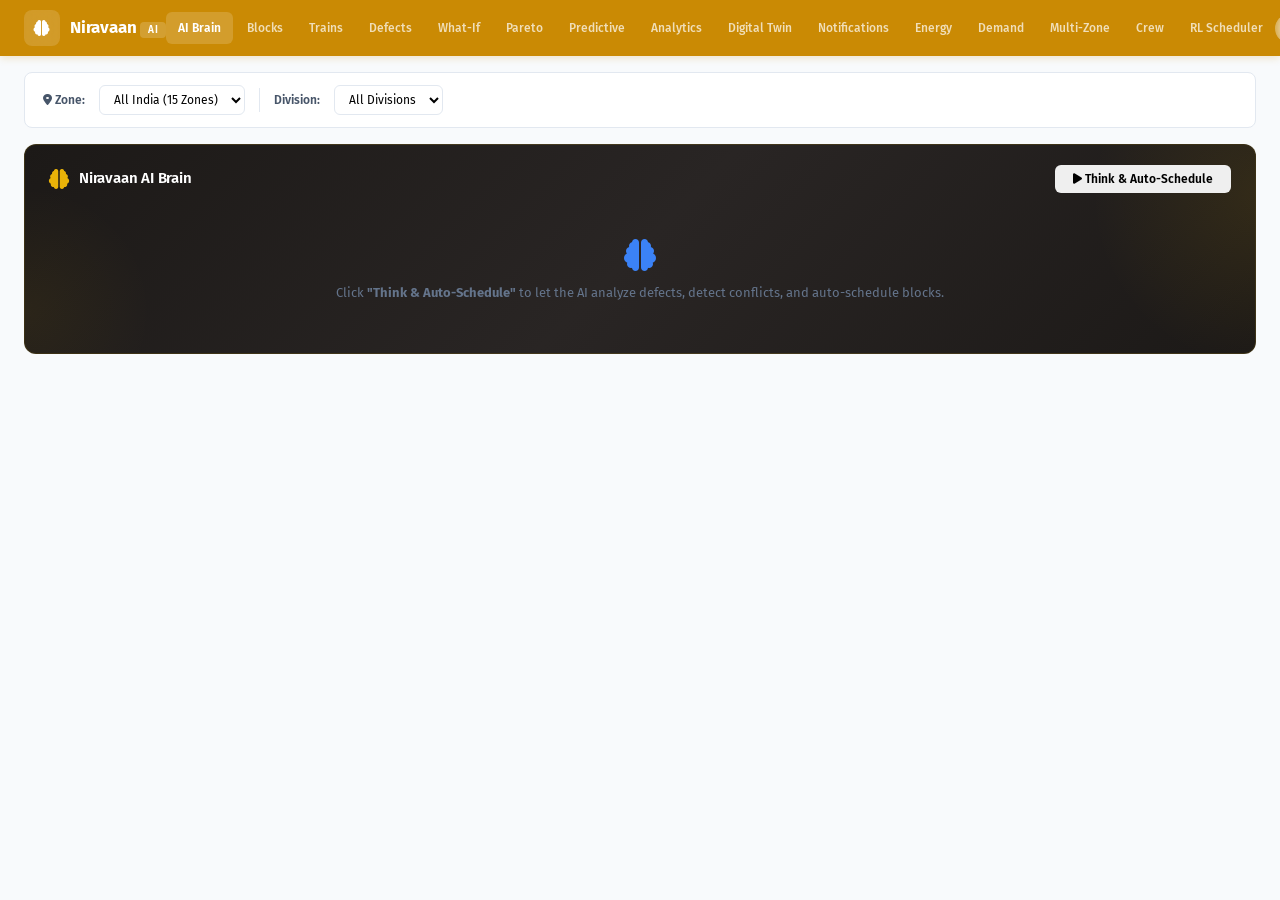
==== commit b246640d: "Change primary color to yellow across index.html + admin.html" ====
--- a/frontend/index.html
+++ b/frontend/index.html
@@ -10,12 +10,12 @@
     <link rel="stylesheet" href="https://cdnjs.cloudflare.com/ajax/libs/font-awesome/6.5.0/css/all.min.css">
     <style>
         :root {
-            --primary: #1E40AF;
-            --primary-light: #3B82F6;
-            --primary-glow: rgba(30,64,175,0.08);
-            --accent: #D97706;
-            --accent-light: #F59E0B;
-            --bg: #F1F5F9;
+            --primary: #CA8A04;
+            --primary-light: #EAB308;
+            --primary-glow: rgba(202,138,4,0.1);
+            --accent: #1E40AF;
+            --accent-light: #3B82F6;
+            --bg: #F8FAFC;
             --white: #FFFFFF;
             --text: #0F172A;
             --text-sec: #475569;
@@ -43,7 +43,7 @@
         body { font-family:var(--font-sans); background:var(--bg); color:var(--text); font-size:14px; line-height:1.55; -webkit-font-smoothing:antialiased; -moz-osx-font-smoothing:grayscale; }
 
         /* ═══ HEADER ═══ */
-        .header { background:var(--primary); color:#fff; position:sticky; top:0; z-index:100; box-shadow:0 2px 8px rgba(30,64,175,0.18); }
+        .header { background:var(--primary); color:#fff; position:sticky; top:0; z-index:100; box-shadow:0 2px 8px rgba(202,138,4,0.2); }
         .header-inner { display:flex; align-items:center; justify-content:space-between; padding:10px 24px; max-width:1440px; margin:0 auto; }
         .brand { display:flex; align-items:center; gap:10px; }
         .brand-icon { width:36px; height:36px; background:rgba(255,255,255,0.15); border-radius:8px; display:flex; align-items:center; justify-content:center; font-size:16px; backdrop-filter:blur(8px); }
@@ -65,14 +65,14 @@
 
         /* ═══ AI BRAIN PANEL ═══ */
         .brain-panel {
-            background: linear-gradient(135deg, #0F172A 0%, #1E293B 50%, #0F172A 100%);
+            background: linear-gradient(135deg, #1C1917 0%, #292524 50%, #1C1917 100%);
             border-radius: var(--radius-lg);
             padding: 20px 24px;
             margin-bottom: 16px;
             color: #fff;
             position: relative;
             overflow: hidden;
-            border: 1px solid rgba(59,130,246,0.12);
+            border: 1px solid rgba(234,179,8,0.15);
         }
         .brain-panel::before {
             content: '';
@@ -82,7 +82,7 @@
             width: 350px;
             height: 350px;
             border-radius: 50%;
-            background: radial-gradient(circle, rgba(59,130,246,0.1) 0%, transparent 70%);
+            background: radial-gradient(circle, rgba(234,179,8,0.1) 0%, transparent 70%);
         }
         .brain-panel::after {
             content: '';
@@ -92,15 +92,13 @@
             width: 250px;
             height: 250px;
             border-radius: 50%;
-            background: radial-gradient(circle, rgba(217,119,6,0.06) 0%, transparent 70%);
+            background: radial-gradient(circle, rgba(234,179,8,0.06) 0%, transparent 70%);
         }
         .brain-header { display:flex; align-items:center; justify-content:space-between; margin-bottom:16px; position:relative; z-index:1; }
         .brain-title { display:flex; align-items:center; gap:10px; }
-        .brain-title i { font-size:20px; color:#60A5FA; }
+        .brain-title i { font-size:20px; color:#EAB308; }
         .brain-title h2 { font-size:15px; font-weight:600; letter-spacing:-0.2px; }
         .brain-btn { padding:7px 18px; border-radius:6px; border:none; font-size:12px; font-weight:600; cursor:pointer; transition:all 0.2s; font-family:var(--font-sans); }
-        .brain-btn.primary { background:#3B82F6; color:#fff; }
-        .brain-btn.primary:hover { background:#2563EB; transform:translateY(-1px); box-shadow:0 4px 12px rgba(59,130,246,0.3); }
         .brain-btn:disabled { opacity:0.4; cursor:not-allowed; transform:none; }
 
         .brain-steps { position:relative; z-index:1; }
@@ -108,7 +106,7 @@
         .brain-step.active { opacity:1; }
         .brain-step.done { opacity:0.6; }
         .step-icon { width:32px; height:32px; border-radius:6px; display:flex; align-items:center; justify-content:center; font-size:13px; flex-shrink:0; background:rgba(255,255,255,0.05); color:#64748B; transition:all 0.3s; }
-        .brain-step.active .step-icon { background:#3B82F6; color:#fff; box-shadow:0 0 12px rgba(59,130,246,0.3); }
+        .brain-step.active .step-icon { background:#EAB308; color:#1C1917; box-shadow:0 0 12px rgba(234,179,8,0.3); }
         .brain-step.done .step-icon { background:#059669; color:#fff; }
         .step-content { flex:1; }
         .step-title { font-size:12.5px; font-weight:600; margin-bottom:1px; }
@@ -119,7 +117,7 @@
         .section { background:var(--white); border-radius:var(--radius-lg); border:1px solid var(--border); overflow:hidden; }
         .section-hdr { display:flex; align-items:center; justify-content:space-between; padding:14px 18px; border-bottom:1px solid var(--border-light); }
         .section-hdr h2 { font-size:14px; font-weight:600; display:flex; align-items:center; gap:8px; color:var(--text); }
-        .section-hdr h2 i { color:var(--primary-light); font-size:14px; }
+        .section-hdr h2 i { color:var(--primary); font-size:14px; }
         .section-body { padding:16px 18px; }
 
         /* ═══ STAT CARDS ═══ */
@@ -215,6 +213,65 @@
         .zone-bar select { padding:6px 10px; border:1px solid var(--border); border-radius:6px; font-size:12px; font-family:inherit; background:#fff; }
         .zone-bar .divider { width:1px; height:24px; background:var(--border); }
 
+        /* ═══ BUTTONS ═══ */
+        .btn { padding:7px 14px; border-radius:6px; font-size:12px; font-weight:600; border:none; cursor:pointer; transition:all 0.15s; font-family:var(--font-sans); display:inline-flex; align-items:center; gap:6px; }
+        .btn:active { transform:scale(0.97); }
+        .btn-approve { background:var(--success); color:#fff; }
+        .btn-approve:hover { background:#047857; }
+        .btn-reject { background:var(--danger-light); color:var(--danger); }
+        .btn-reject:hover { background:var(--danger); color:#fff; }
+        .btn-auto { background:var(--primary); color:#1C1917; font-weight:600; }
+        .btn-auto:hover { background:#CA8A04; }
+        .btn-outline { background:var(--white); border:1px solid var(--border); color:var(--text-sec); }
+        .btn-outline:hover { border-color:var(--primary); color:var(--primary); background:var(--primary-glow); }
+
+        /* ═══ DECISIONS ═══ */
+        .decisions-grid { display:grid; grid-template-columns:repeat(auto-fit,minmax(320px,1fr)); gap:14px; margin-bottom:16px; }
+        .decision-card { background:var(--white); border-radius:var(--radius-lg); border:1px solid var(--border); overflow:hidden; transition:all 0.2s; }
+        .decision-card:hover { box-shadow:var(--shadow-md); }
+        .decision-card.urgent { border-left:3px solid var(--danger); }
+        .decision-card.optimize { border-left:3px solid var(--info); }
+        .decision-card.warning { border-left:3px solid var(--warning); }
+        .decision-card.success { border-left:3px solid var(--success); }
+        .decision-head { padding:12px 16px 8px; display:flex; align-items:flex-start; justify-content:space-between; }
+        .decision-head h3 { font-size:13px; font-weight:600; display:flex; align-items:center; gap:6px; }
+        .decision-head .conf { font-family:var(--font-mono); font-size:12px; font-weight:700; }
+        .conf.high { color:var(--success); }
+        .conf.med { color:var(--warning); }
+        .conf.low { color:var(--danger); }
+        .decision-body { padding:0 16px 12px; }
+        .decision-body p { font-size:12px; color:var(--text-sec); margin-bottom:8px; line-height:1.5; }
+        .decision-actions { display:flex; gap:6px; }
+
+        /* ═══ SCHEDULED BLOCKS ═══ */
+        .schedule-grid { display:grid; grid-template-columns:repeat(auto-fit,minmax(280px,1fr)); gap:12px; margin-bottom:16px; }
+        .block-card { background:var(--white); border-radius:var(--radius-lg); border:1px solid var(--border); padding:14px 16px; transition:all 0.2s; }
+        .block-card:hover { box-shadow:var(--shadow-md); border-color:var(--primary-light); }
+        .block-top { display:flex; align-items:center; justify-content:space-between; margin-bottom:8px; }
+        .block-dept { font-size:10.5px; font-weight:600; padding:2px 7px; border-radius:4px; letter-spacing:0.2px; }
+        .dept-eng { background:#DBEAFE; color:#1E40AF; }
+        .dept-sig { background:#EDE9FE; color:#6D28D9; }
+        .dept-trd { background:#FEF3C7; color:#B45309; }
+        .block-score { font-family:var(--font-mono); font-size:13px; font-weight:700; }
+        .block-title { font-size:12.5px; font-weight:600; margin-bottom:4px; }
+        .block-meta { font-size:11px; color:var(--text-muted); display:flex; flex-wrap:wrap; gap:10px; }
+
+        /* ═══ STAT CARDS ═══ */
+        .stat-card { background:var(--white); border:1px solid var(--border); border-radius:var(--radius); padding:14px 16px; transition:all 0.2s; }
+        .stat-card:hover { box-shadow:var(--shadow-md); border-color:var(--primary-light); }
+        .stat-val { font-size:22px; font-weight:700; font-family:var(--font-mono); color:var(--text); letter-spacing:-0.5px; line-height:1.2; }
+        .stat-lbl { font-size:11.5px; color:var(--text-muted); font-weight:500; margin-top:2px; }
+
+        /* ═══ TAGS ═══ */
+        .tag { display:inline-flex; align-items:center; font-size:10.5px; font-weight:600; padding:3px 8px; border-radius:4px; letter-spacing:0.2px; }
+        .tag-success, .tag-safe { background:var(--success-light); color:var(--success); }
+        .tag-warning { background:var(--warning-light); color:var(--warning); }
+        .tag-danger, .tag-risk { background:var(--danger-light); color:var(--danger); }
+        .tag-info { background:var(--info-light); color:var(--info); }
+        .tag-engineering { background:#DBEAFE; color:#1E40AF; }
+        .tag-signal { background:#EDE9FE; color:#6D28D9; }
+        .tag-traction { background:#FEF3C7; color:#B45309; }
+
         /* ═══ LOGIN ═══ */
         .login-overlay { display:none; position:fixed; inset:0; background:rgba(15,23,42,0.5); backdrop-filter:blur(6px); z-index:200; align-items:center; justify-content:center; }
         .login-overlay.show { display:flex; }
@@ -225,8 +282,8 @@
         .login-box .field label { display:block; font-size:11.5px; font-weight:600; color:var(--text-sec); margin-bottom:4px; }
         .login-box .field input { width:100%; padding:9px 12px; border:1px solid var(--border); border-radius:6px; font-size:13px; font-family:var(--font-sans); transition:border-color 0.15s; }
         .login-box .field input:focus { outline:none; border-color:var(--primary-light); box-shadow:0 0 0 3px var(--primary-glow); }
-        .login-box .btn { width:100%; justify-content:center; padding:10px; background:var(--primary); color:#fff; font-size:13px; }
-        .login-box .btn:hover { background:#1E3A8A; }
+        .login-box .btn { width:100%; justify-content:center; padding:10px; background:var(--primary); color:#1C1917; font-size:13px; font-weight:600; }
+        .login-box .btn:hover { background:#CA8A04; }
 
         /* ═══ RESPONSIVE ═══ */
         @media(max-width:900px) {
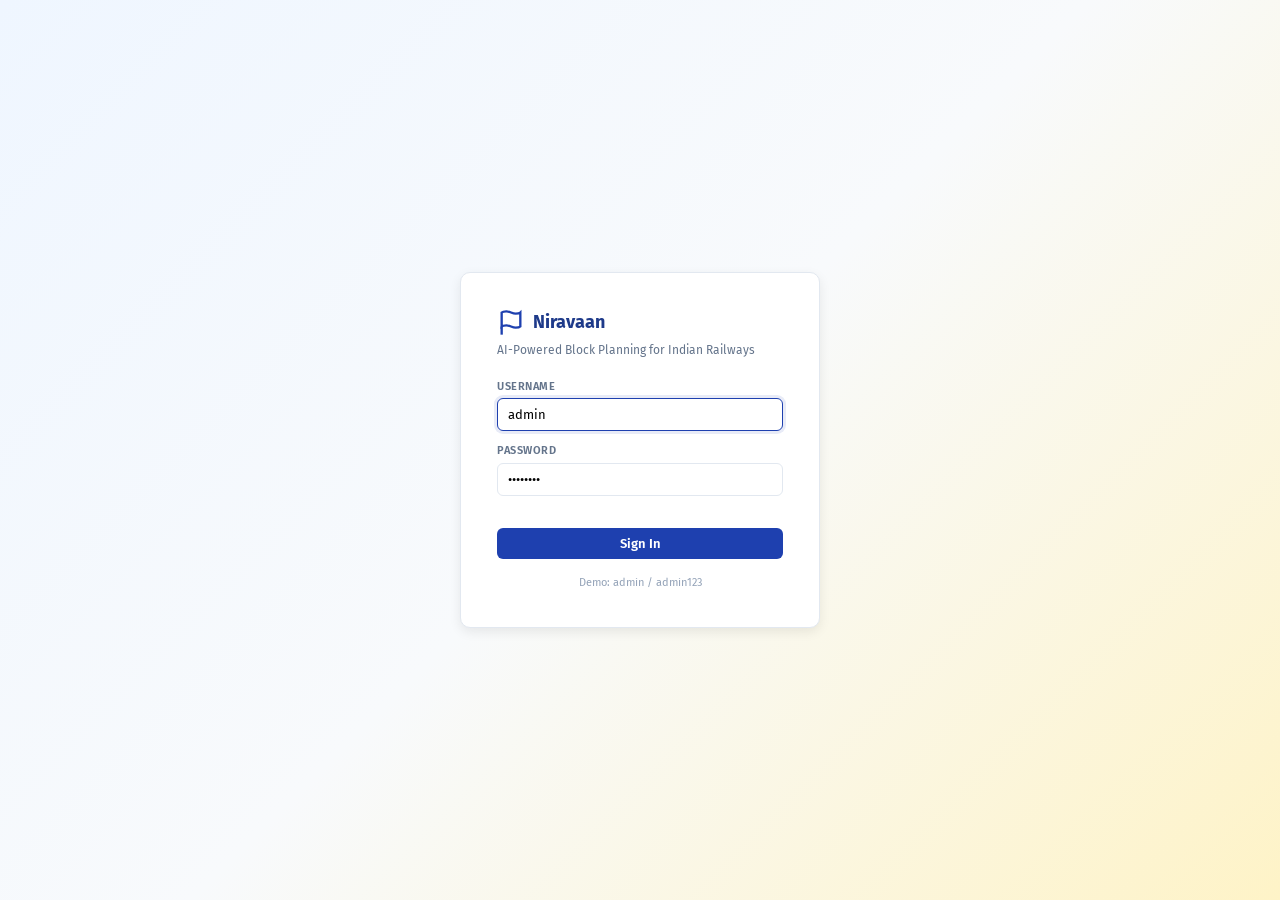
==== commit 07f24216: "feat: clean frontend - sidebar nav, 8 essential sections, auth, zone filter, all endpoints connected" ====
--- a/frontend/index.html
+++ b/frontend/index.html
@@ -1,1688 +1,577 @@
 <!DOCTYPE html>
 <html lang="en">
 <head>
-    <meta charset="UTF-8">
-    <meta name="viewport" content="width=device-width, initial-scale=1.0">
-    <title>Niravaan - AI Block Planning</title>
-    <link rel="preconnect" href="https://fonts.googleapis.com">
-    <link rel="preconnect" href="https://fonts.gstatic.com" crossorigin>
-    <link href="https://fonts.googleapis.com/css2?family=Fira+Code:wght@400;500;600;700&family=Fira+Sans:wght@300;400;500;600;700&display=swap" rel="stylesheet">
-    <link rel="stylesheet" href="https://cdnjs.cloudflare.com/ajax/libs/font-awesome/6.5.0/css/all.min.css">
-    <style>
-        :root {
-            --primary: #CA8A04;
-            --primary-light: #EAB308;
-            --primary-glow: rgba(202,138,4,0.1);
-            --accent: #1E40AF;
-            --accent-light: #3B82F6;
-            --bg: #F8FAFC;
-            --white: #FFFFFF;
-            --text: #0F172A;
-            --text-sec: #475569;
-            --text-muted: #94A3B8;
-            --border: #E2E8F0;
-            --border-light: #F1F5F9;
-            --success: #059669;
-            --success-light: #D1FAE5;
-            --warning: #D97706;
-            --warning-light: #FEF3C7;
-            --danger: #DC2626;
-            --danger-light: #FEE2E2;
-            --info: #2563EB;
-            --info-light: #DBEAFE;
-            --shadow-xs: 0 1px 2px rgba(15,23,42,0.04);
-            --shadow: 0 1px 3px rgba(15,23,42,0.06), 0 1px 2px rgba(15,23,42,0.04);
-            --shadow-md: 0 4px 6px -1px rgba(15,23,42,0.07), 0 2px 4px -2px rgba(15,23,42,0.05);
-            --shadow-lg: 0 10px 15px -3px rgba(15,23,42,0.08), 0 4px 6px -4px rgba(15,23,42,0.04);
-            --radius: 8px;
-            --radius-lg: 12px;
-            --font-sans: 'Fira Sans', -apple-system, BlinkMacSystemFont, sans-serif;
-            --font-mono: 'Fira Code', 'Cascadia Code', monospace;
-        }
-        * { margin:0; padding:0; box-sizing:border-box; }
-        body { font-family:var(--font-sans); background:var(--bg); color:var(--text); font-size:14px; line-height:1.55; -webkit-font-smoothing:antialiased; -moz-osx-font-smoothing:grayscale; }
-
-        /* ═══ HEADER ═══ */
-        .header { background:var(--primary); color:#fff; position:sticky; top:0; z-index:100; box-shadow:0 2px 8px rgba(202,138,4,0.2); }
-        .header-inner { display:flex; align-items:center; justify-content:space-between; padding:10px 24px; max-width:1440px; margin:0 auto; }
-        .brand { display:flex; align-items:center; gap:10px; }
-        .brand-icon { width:36px; height:36px; background:rgba(255,255,255,0.15); border-radius:8px; display:flex; align-items:center; justify-content:center; font-size:16px; backdrop-filter:blur(8px); }
-        .brand h1 { font-size:17px; font-weight:700; letter-spacing:-0.2px; }
-        .brand span { font-size:10px; background:rgba(255,255,255,0.18); padding:2px 8px; border-radius:4px; margin-left:4px; font-weight:600; letter-spacing:0.5px; text-transform:uppercase; }
-        .header-right { display:flex; align-items:center; gap:10px; }
-        .ai-status { display:flex; align-items:center; gap:7px; background:rgba(255,255,255,0.12); padding:5px 12px; border-radius:20px; font-size:12px; font-weight:500; backdrop-filter:blur(8px); }
-        .ai-dot { width:7px; height:7px; border-radius:50%; background:#4ade80; animation:pulse 2s infinite; box-shadow:0 0 6px rgba(74,222,128,0.5); }
-        .ai-dot.thinking { background:#facc15; box-shadow:0 0 6px rgba(250,204,21,0.5); }
-        @keyframes pulse { 0%,100%{opacity:1} 50%{opacity:0.4} }
-        .hamburger { display:none; background:none; border:none; color:#fff; font-size:20px; cursor:pointer; padding:8px; }
-        .nav-links { display:flex; gap:2px; }
-        .nav-links a { color:rgba(255,255,255,0.72); text-decoration:none; padding:7px 12px; border-radius:6px; font-size:12px; font-weight:500; transition:all 0.15s; cursor:pointer; white-space:nowrap; }
-        .nav-links a:hover { color:#fff; background:rgba(255,255,255,0.1); }
-        .nav-links a.active { color:#fff; background:rgba(255,255,255,0.16); font-weight:600; }
-
-        /* ═══ MAIN ═══ */
-        .main { padding:16px 24px; max-width:1440px; margin:0 auto; }
-
-        /* ═══ AI BRAIN PANEL ═══ */
-        .brain-panel {
-            background: linear-gradient(135deg, #1C1917 0%, #292524 50%, #1C1917 100%);
-            border-radius: var(--radius-lg);
-            padding: 20px 24px;
-            margin-bottom: 16px;
-            color: #fff;
-            position: relative;
-            overflow: hidden;
-            border: 1px solid rgba(234,179,8,0.15);
-        }
-        .brain-panel::before {
-            content: '';
-            position: absolute;
-            top: -60%;
-            right: -15%;
-            width: 350px;
-            height: 350px;
-            border-radius: 50%;
-            background: radial-gradient(circle, rgba(234,179,8,0.1) 0%, transparent 70%);
-        }
-        .brain-panel::after {
-            content: '';
-            position: absolute;
-            bottom: -40%;
-            left: -10%;
-            width: 250px;
-            height: 250px;
-            border-radius: 50%;
-            background: radial-gradient(circle, rgba(234,179,8,0.06) 0%, transparent 70%);
-        }
-        .brain-header { display:flex; align-items:center; justify-content:space-between; margin-bottom:16px; position:relative; z-index:1; }
-        .brain-title { display:flex; align-items:center; gap:10px; }
-        .brain-title i { font-size:20px; color:#EAB308; }
-        .brain-title h2 { font-size:15px; font-weight:600; letter-spacing:-0.2px; }
-        .brain-btn { padding:7px 18px; border-radius:6px; border:none; font-size:12px; font-weight:600; cursor:pointer; transition:all 0.2s; font-family:var(--font-sans); }
-        .brain-btn:disabled { opacity:0.4; cursor:not-allowed; transform:none; }
-
-        .brain-steps { position:relative; z-index:1; }
-        .brain-step { display:flex; gap:12px; padding:10px 0; border-bottom:1px solid rgba(255,255,255,0.05); opacity:0.35; transition:all 0.35s; }
-        .brain-step.active { opacity:1; }
-        .brain-step.done { opacity:0.6; }
-        .step-icon { width:32px; height:32px; border-radius:6px; display:flex; align-items:center; justify-content:center; font-size:13px; flex-shrink:0; background:rgba(255,255,255,0.05); color:#64748B; transition:all 0.3s; }
-        .brain-step.active .step-icon { background:#EAB308; color:#1C1917; box-shadow:0 0 12px rgba(234,179,8,0.3); }
-        .brain-step.done .step-icon { background:#059669; color:#fff; }
-        .step-content { flex:1; }
-        .step-title { font-size:12.5px; font-weight:600; margin-bottom:1px; }
-        .step-detail { font-size:11.5px; color:#94A3B8; }
-        .brain-step.active .step-detail { color:#CBD5E1; }
-
-        /* ═══ SECTION ═══ */
-        .section { background:var(--white); border-radius:var(--radius-lg); border:1px solid var(--border); overflow:hidden; }
-        .section-hdr { display:flex; align-items:center; justify-content:space-between; padding:14px 18px; border-bottom:1px solid var(--border-light); }
-        .section-hdr h2 { font-size:14px; font-weight:600; display:flex; align-items:center; gap:8px; color:var(--text); }
-        .section-hdr h2 i { color:var(--primary); font-size:14px; }
-        .section-body { padding:16px 18px; }
-
-        /* ═══ STAT CARDS ═══ */
-        .stat-card { background:var(--white); border:1px solid var(--border); border-radius:var(--radius); padding:14px 16px; transition:all 0.2s; }
-        .stat-card:hover { box-shadow:var(--shadow-md); border-color:var(--primary-light); }
-        .stat-val { font-size:22px; font-weight:700; font-family:var(--font-mono); color:var(--text); letter-spacing:-0.5px; line-height:1.2; }
-        .stat-lbl { font-size:11.5px; color:var(--text-muted); font-weight:500; margin-top:2px; }
-
-        /* ═══ TAGS ═══ */
-        .tag { display:inline-flex; align-items:center; font-size:10.5px; font-weight:600; padding:3px 8px; border-radius:4px; letter-spacing:0.2px; }
-        .tag-success { background:var(--success-light); color:var(--success); }
-        .tag-warning { background:var(--warning-light); color:var(--warning); }
-        .tag-danger { background:var(--danger-light); color:var(--danger); }
-        .tag-info { background:var(--info-light); color:var(--info); }
-        .tag-engineering { background:#DBEAFE; color:#1E40AF; }
-        .tag-signal { background:#EDE9FE; color:#6D28D9; }
-        .tag-traction { background:#FEF3C7; color:#B45309; }
-        .block-meta i { margin-right:4px; }
-        .block-tags { display:flex; gap:6px; margin-top:10px; }
-        .tag { font-size:10px; font-weight:600; padding:3px 7px; border-radius:3px; }
-        .tag-night { background:#1e293b; color:#94a3b8; }
-        .tag-vvip { background:#fef3c7; color:#b45309; }
-        .tag-safe { background:#dcfce7; color:#166534; }
-        .tag-risk { background:#fee2e2; color:#991b1b; }
-
-        /* ═══ CONFLICTS ═══ */
-        .conflict-list { display:flex; flex-direction:column; gap:10px; margin-bottom:20px; }
-        .conflict-item {
-            background: var(--white);
-            border-radius: var(--radius);
-            border: 1px solid var(--border);
-            padding: 14px 16px;
-            display: flex;
-            align-items: center;
-            gap: 14px;
-        }
-        .conflict-sev { width:10px; height:10px; border-radius:50%; flex-shrink:0; }
-        .sev-critical { background:var(--danger); }
-        .sev-high { background:var(--warning); }
-        .sev-medium { background:var(--info); }
-        .conflict-info { flex:1; }
-        .conflict-info .title { font-size:13px; font-weight:600; }
-        .conflict-info .desc { font-size:12px; color:var(--text-muted); }
-        .conflict-res { font-size:11.5px; color:var(--info); font-weight:500; }
-
-        /* ═══ SCORE GAUGE ═══ */
-        .score-panel { display:grid; grid-template-columns:repeat(auto-fit,minmax(160px,1fr)); gap:12px; margin-bottom:16px; }
-        .score-card {
-            background: var(--white);
-            border-radius: var(--radius-lg);
-            border: 1px solid var(--border);
-            padding: 16px;
-            text-align: center;
-            transition:all 0.2s;
-        }
-        .score-card:hover { box-shadow:var(--shadow-md); border-color:var(--primary-light); }
-        .gauge { position:relative; width:76px; height:76px; margin:0 auto 8px; }
-        .gauge svg { transform:rotate(-90deg); }
-        .gauge-bg { fill:none; stroke:var(--border); stroke-width:5; }
-        .gauge-fill { fill:none; stroke-width:5; stroke-linecap:round; transition:stroke-dashoffset 0.8s ease; }
-        .gauge-label { position:absolute; inset:0; display:flex; align-items:center; justify-content:center; font-family:var(--font-mono); font-size:16px; font-weight:700; }
-        .score-label { font-size:11px; color:var(--text-muted); font-weight:500; }
-
-        /* ═══ SECTIONS ═══ */
-        .section { background:var(--white); border-radius:var(--radius); border:1px solid var(--border); margin-bottom:20px; overflow:hidden; }
-        .section-hdr { display:flex; align-items:center; justify-content:space-between; padding:14px 18px; border-bottom:1px solid var(--border); }
-        .section-hdr h2 { font-size:14px; font-weight:600; display:flex; align-items:center; gap:8px; }
-        .section-hdr h2 i { color:var(--primary); }
-        .section-body { padding:16px 18px; }
-        .section-body.no-pad { padding:0; }
-
-        /* ═══ TABLE ═══ */
-        .tbl-scroll { overflow-x:auto; }
-        table { width:100%; border-collapse:collapse; font-size:12.5px; }
-        thead th { background:#f8f9fc; color:var(--text-sec); font-weight:600; font-size:10.5px; text-transform:uppercase; letter-spacing:0.4px; padding:10px 14px; text-align:left; border-bottom:2px solid var(--border); white-space:nowrap; }
-        tbody td { padding:10px 14px; border-bottom:1px solid #f0f1f5; }
-        tbody tr:hover td { background:#f8f9fc; }
-        .badge { display:inline-flex; align-items:center; gap:4px; padding:3px 8px; border-radius:4px; font-size:11px; font-weight:600; }
-        .b-critical { background:var(--danger-light); color:var(--danger); }
-        .b-high { background:var(--warning-light); color:var(--warning); }
-        .b-medium { background:var(--info-light); color:var(--info); }
-        .b-low { background:#f5f5f5; color:#757575; }
-        .b-planned { background:#f3e5f5; color:#7b1fa2; }
-        .b-approved { background:var(--info-light); color:var(--info); }
-        .b-in_progress { background:var(--warning-light); color:var(--warning); }
-        .b-completed { background:var(--success-light); color:var(--success); }
-        .b-locked { background:var(--danger-light); color:var(--danger); }
-        .b-available { background:var(--success-light); color:var(--success); }
-
-        /* ═══ ZONE BAR ═══ */
-        .zone-bar { background:var(--white); border-radius:var(--radius); border:1px solid var(--border); padding:12px 18px; margin-bottom:16px; display:flex; align-items:center; gap:14px; flex-wrap:wrap; }
-        .zone-bar label { font-size:12px; font-weight:600; color:var(--text-sec); white-space:nowrap; }
-        .zone-bar select { padding:6px 10px; border:1px solid var(--border); border-radius:6px; font-size:12px; font-family:inherit; background:#fff; }
-        .zone-bar .divider { width:1px; height:24px; background:var(--border); }
-
-        /* ═══ BUTTONS ═══ */
-        .btn { padding:7px 14px; border-radius:6px; font-size:12px; font-weight:600; border:none; cursor:pointer; transition:all 0.15s; font-family:var(--font-sans); display:inline-flex; align-items:center; gap:6px; }
-        .btn:active { transform:scale(0.97); }
-        .btn-approve { background:var(--success); color:#fff; }
-        .btn-approve:hover { background:#047857; }
-        .btn-reject { background:var(--danger-light); color:var(--danger); }
-        .btn-reject:hover { background:var(--danger); color:#fff; }
-        .btn-auto { background:var(--primary); color:#1C1917; font-weight:600; }
-        .btn-auto:hover { background:#CA8A04; }
-        .btn-outline { background:var(--white); border:1px solid var(--border); color:var(--text-sec); }
-        .btn-outline:hover { border-color:var(--primary); color:var(--primary); background:var(--primary-glow); }
-
-        /* ═══ DECISIONS ═══ */
-        .decisions-grid { display:grid; grid-template-columns:repeat(auto-fit,minmax(320px,1fr)); gap:14px; margin-bottom:16px; }
-        .decision-card { background:var(--white); border-radius:var(--radius-lg); border:1px solid var(--border); overflow:hidden; transition:all 0.2s; }
-        .decision-card:hover { box-shadow:var(--shadow-md); }
-        .decision-card.urgent { border-left:3px solid var(--danger); }
-        .decision-card.optimize { border-left:3px solid var(--info); }
-        .decision-card.warning { border-left:3px solid var(--warning); }
-        .decision-card.success { border-left:3px solid var(--success); }
-        .decision-head { padding:12px 16px 8px; display:flex; align-items:flex-start; justify-content:space-between; }
-        .decision-head h3 { font-size:13px; font-weight:600; display:flex; align-items:center; gap:6px; }
-        .decision-head .conf { font-family:var(--font-mono); font-size:12px; font-weight:700; }
-        .conf.high { color:var(--success); }
-        .conf.med { color:var(--warning); }
-        .conf.low { color:var(--danger); }
-        .decision-body { padding:0 16px 12px; }
-        .decision-body p { font-size:12px; color:var(--text-sec); margin-bottom:8px; line-height:1.5; }
-        .decision-actions { display:flex; gap:6px; }
-
-        /* ═══ SCHEDULED BLOCKS ═══ */
-        .schedule-grid { display:grid; grid-template-columns:repeat(auto-fit,minmax(280px,1fr)); gap:12px; margin-bottom:16px; }
-        .block-card { background:var(--white); border-radius:var(--radius-lg); border:1px solid var(--border); padding:14px 16px; transition:all 0.2s; }
-        .block-card:hover { box-shadow:var(--shadow-md); border-color:var(--primary-light); }
-        .block-top { display:flex; align-items:center; justify-content:space-between; margin-bottom:8px; }
-        .block-dept { font-size:10.5px; font-weight:600; padding:2px 7px; border-radius:4px; letter-spacing:0.2px; }
-        .dept-eng { background:#DBEAFE; color:#1E40AF; }
-        .dept-sig { background:#EDE9FE; color:#6D28D9; }
-        .dept-trd { background:#FEF3C7; color:#B45309; }
-        .block-score { font-family:var(--font-mono); font-size:13px; font-weight:700; }
-        .block-title { font-size:12.5px; font-weight:600; margin-bottom:4px; }
-        .block-meta { font-size:11px; color:var(--text-muted); display:flex; flex-wrap:wrap; gap:10px; }
-
-        /* ═══ STAT CARDS ═══ */
-        .stat-card { background:var(--white); border:1px solid var(--border); border-radius:var(--radius); padding:14px 16px; transition:all 0.2s; }
-        .stat-card:hover { box-shadow:var(--shadow-md); border-color:var(--primary-light); }
-        .stat-val { font-size:22px; font-weight:700; font-family:var(--font-mono); color:var(--text); letter-spacing:-0.5px; line-height:1.2; }
-        .stat-lbl { font-size:11.5px; color:var(--text-muted); font-weight:500; margin-top:2px; }
-
-        /* ═══ TAGS ═══ */
-        .tag { display:inline-flex; align-items:center; font-size:10.5px; font-weight:600; padding:3px 8px; border-radius:4px; letter-spacing:0.2px; }
-        .tag-success, .tag-safe { background:var(--success-light); color:var(--success); }
-        .tag-warning { background:var(--warning-light); color:var(--warning); }
-        .tag-danger, .tag-risk { background:var(--danger-light); color:var(--danger); }
-        .tag-info { background:var(--info-light); color:var(--info); }
-        .tag-engineering { background:#DBEAFE; color:#1E40AF; }
-        .tag-signal { background:#EDE9FE; color:#6D28D9; }
-        .tag-traction { background:#FEF3C7; color:#B45309; }
-
-        /* ═══ LOGIN ═══ */
-        .login-overlay { display:none; position:fixed; inset:0; background:rgba(15,23,42,0.5); backdrop-filter:blur(6px); z-index:200; align-items:center; justify-content:center; }
-        .login-overlay.show { display:flex; }
-        .login-box { background:#fff; border-radius:var(--radius-lg); padding:28px 32px; width:360px; max-width:95%; box-shadow:var(--shadow-lg); border:1px solid var(--border); }
-        .login-box h2 { font-size:18px; font-weight:700; color:var(--text); margin-bottom:2px; }
-        .login-box p { font-size:12px; color:var(--text-muted); margin-bottom:18px; }
-        .login-box .field { margin-bottom:14px; }
-        .login-box .field label { display:block; font-size:11.5px; font-weight:600; color:var(--text-sec); margin-bottom:4px; }
-        .login-box .field input { width:100%; padding:9px 12px; border:1px solid var(--border); border-radius:6px; font-size:13px; font-family:var(--font-sans); transition:border-color 0.15s; }
-        .login-box .field input:focus { outline:none; border-color:var(--primary-light); box-shadow:0 0 0 3px var(--primary-glow); }
-        .login-box .btn { width:100%; justify-content:center; padding:10px; background:var(--primary); color:#1C1917; font-size:13px; font-weight:600; }
-        .login-box .btn:hover { background:#CA8A04; }
-
-        /* ═══ RESPONSIVE ═══ */
-        @media(max-width:900px) {
-            .decisions-grid, .schedule-grid { grid-template-columns:1fr; }
-            .score-panel { grid-template-columns:repeat(2,1fr); }
-        }
-        @media(max-width:640px) {
-            .hamburger { display:block; }
-            .nav-links { display:none; position:absolute; top:100%; left:0; right:0; background:var(--primary); flex-direction:column; padding:6px; box-shadow:0 8px 24px rgba(15,23,42,0.2); z-index:99; border-radius:0 0 var(--radius) var(--radius); }
-            .nav-links.open { display:flex; }
-            .nav-links a { padding:10px 14px; border-radius:6px; }
-            .main { padding:12px; }
-            .brain-panel { padding:16px; }
-            .score-panel { grid-template-columns:1fr 1fr; }
-            .decisions-grid { grid-template-columns:1fr; }
-            .schedule-grid { grid-template-columns:1fr; }
-            .stat-card { padding:12px; }
-            .stat-val { font-size:18px; }
-            .section-body { padding:12px 14px; }
-            .section-hdr { padding:12px 14px; }
-        }
-        @media(min-width:641px) and (max-width:1024px) {
-            .score-panel { grid-template-columns:repeat(2,1fr); }
-            .decisions-grid { grid-template-columns:1fr 1fr; }
-        }
-
-        /* ═══ ANIMATION ═══ */
-        .fade-in { animation: fadeIn 0.4s ease; }
-        @keyframes fadeIn { from{opacity:0;transform:translateY(8px)} to{opacity:1;transform:translateY(0)} }
-        .thinking-dots::after { content:''; animation: dots 1.5s steps(4,end) infinite; }
-        @keyframes dots { 0%{content:''} 25%{content:'.'} 50%{content:'..'} 75%{content:'...'} }
-    </style>
+<meta charset="UTF-8">
+<meta name="viewport" content="width=device-width, initial-scale=1.0">
+<title>Niravaan RailVision</title>
+<link href="https://fonts.googleapis.com/css2?family=Fira+Sans:wght@300;400;500;600;700&family=Fira+Code:wght@400;500;600&display=swap" rel="stylesheet">
+<style>
+*{margin:0;padding:0;box-sizing:border-box}
+:root{
+  --primary:#1E40AF;--primary-light:#DBEAFE;--primary-dark:#1E3A8A;
+  --accent:#D97706;--accent-light:#FEF3C7;--accent-dark:#B45309;
+  --bg:#F8FAFC;--card:#FFFFFF;--border:#E2E8F0;
+  --text:#0F172A;--text2:#334155;--text3:#64748B;--text4:#94A3B8;
+  --green:#16A34A;--green-bg:#DCFCE7;--orange:#EA580C;--orange-bg:#FFF7ED;
+  --red:#DC2626;--red-bg:#FEE2E2;--yellow:#CA8A04;--yellow-bg:#FEF9C3;
+  --shadow:0 1px 3px rgba(0,0,0,.06);--shadow2:0 4px 12px rgba(0,0,0,.08);
+  --r:6px;--r2:10px;
+}
+html{font-size:14px}
+body{font-family:'Fira Sans',sans-serif;background:var(--bg);color:var(--text);line-height:1.5;min-height:100vh}
+
+/* ── Login ── */
+.login-wrap{display:flex;align-items:center;justify-content:center;min-height:100vh;background:linear-gradient(135deg,#EFF6FF 0%,#F8FAFC 50%,#FEF3C7 100%)}
+.login-box{background:var(--card);border:1px solid var(--border);border-radius:var(--r2);padding:36px;width:360px;box-shadow:var(--shadow2)}
+.login-logo{display:flex;align-items:center;gap:8px;margin-bottom:4px}
+.login-logo svg{width:28px;height:28px;color:var(--primary)}
+.login-logo span{font-size:18px;font-weight:700;color:var(--primary-dark)}
+.login-sub{font-size:12px;color:var(--text3);margin-bottom:20px}
+.field{margin-bottom:12px}
+.field label{display:block;font-size:11px;font-weight:600;text-transform:uppercase;letter-spacing:.5px;color:var(--text3);margin-bottom:3px}
+.field input{width:100%;padding:8px 10px;border:1px solid var(--border);border-radius:var(--r);font-family:inherit;font-size:13px;transition:border .15s}
+.field input:focus{outline:none;border-color:var(--primary);box-shadow:0 0 0 3px rgba(30,64,175,.1)}
+.login-err{color:var(--red);font-size:11px;min-height:16px;margin-bottom:4px}
+.btn{display:inline-flex;align-items:center;justify-content:center;gap:6px;padding:8px 16px;border:none;border-radius:var(--r);font-family:inherit;font-size:13px;font-weight:600;cursor:pointer;transition:all .15s}
+.btn-primary{background:var(--primary);color:#fff}.btn-primary:hover{background:var(--primary-dark)}
+.btn-accent{background:var(--accent);color:#fff}.btn-accent:hover{background:var(--accent-dark)}
+.btn-ghost{background:transparent;color:var(--text3);border:1px solid var(--border)}.btn-ghost:hover{background:var(--bg);color:var(--text)}
+.btn-sm{padding:5px 10px;font-size:11px}
+.btn:disabled{opacity:.5;cursor:not-allowed}
+.login-demo{margin-top:16px;font-size:11px;color:var(--text4);text-align:center}
+
+/* ── App Layout ── */
+.app{display:none;min-height:100vh}
+.sidebar{position:fixed;top:0;left:0;width:220px;height:100vh;background:var(--primary-dark);color:#fff;display:flex;flex-direction:column;z-index:100;overflow-y:auto}
+.sidebar-logo{padding:16px;display:flex;align-items:center;gap:8px;border-bottom:1px solid rgba(255,255,255,.1)}
+.sidebar-logo svg{width:24px;height:24px}
+.sidebar-logo span{font-size:15px;font-weight:700}
+.sidebar-section{padding:8px 12px 4px;font-size:9px;text-transform:uppercase;letter-spacing:1px;color:rgba(255,255,255,.4);font-weight:600}
+.sidebar-item{display:flex;align-items:center;gap:8px;padding:8px 16px;cursor:pointer;font-size:12px;color:rgba(255,255,255,.7);transition:all .15s;border-left:3px solid transparent}
+.sidebar-item:hover{background:rgba(255,255,255,.08);color:#fff}
+.sidebar-item.active{background:rgba(255,255,255,.12);color:#fff;border-left-color:var(--accent)}
+.sidebar-item svg{width:16px;height:16px;flex-shrink:0}
+.sidebar-footer{margin-top:auto;padding:12px 16px;border-top:1px solid rgba(255,255,255,.1)}
+.sidebar-user{font-size:11px;color:rgba(255,255,255,.6);margin-bottom:8px}
+.sidebar-logout{width:100%;padding:6px;background:rgba(255,255,255,.1);border:none;color:#fff;border-radius:var(--r);font-family:inherit;font-size:11px;cursor:pointer;transition:background .15s}
+.sidebar-logout:hover{background:rgba(255,255,255,.2)}
+
+.main{margin-left:220px;padding:20px 24px;min-height:100vh}
+.topbar{display:flex;align-items:center;justify-content:space-between;margin-bottom:16px}
+.topbar h1{font-size:16px;font-weight:600;color:var(--text)}
+.topbar-right{display:flex;align-items:center;gap:8px}
+.zone-select{padding:5px 10px;border:1px solid var(--border);border-radius:var(--r);font-family:inherit;font-size:12px;background:var(--card);cursor:pointer}
+.zone-select:focus{outline:none;border-color:var(--primary)}
+
+/* ── Cards & Grid ── */
+.grid{display:grid;gap:12px}
+.g2{grid-template-columns:repeat(2,1fr)}.g3{grid-template-columns:repeat(3,1fr)}.g4{grid-template-columns:repeat(4,1fr)}.g5{grid-template-columns:repeat(5,1fr)}
+@media(max-width:1024px){.g4,.g5{grid-template-columns:repeat(2,1fr)}}
+@media(max-width:640px){.g2,.g3,.g4,.g5{grid-template-columns:1fr}.sidebar{width:60px}.sidebar-logo span,.sidebar-item span,.sidebar-section,.sidebar-user{display:none}.sidebar-item{justify-content:center;padding:10px}.main{margin-left:60px}}
+
+.card{background:var(--card);border:1px solid var(--border);border-radius:var(--r2);padding:14px;box-shadow:var(--shadow)}
+.card-sm{padding:12px}
+.card-label{font-size:10px;font-weight:600;text-transform:uppercase;letter-spacing:.5px;color:var(--text3);margin-bottom:4px}
+.card-value{font-size:22px;font-weight:700;font-family:'Fira Code',monospace;line-height:1.2}
+.card-sub{font-size:11px;color:var(--text4);margin-top:2px}
+.stat-card{border-left:3px solid var(--primary)}
+.stat-card.accent{border-left-color:var(--accent)}
+.stat-card.green{border-left-color:var(--green)}
+.stat-card.red{border-left-color:var(--red)}
+
+/* ── Tables ── */
+.table-wrap{overflow-x:auto;-webkit-overflow-scrolling:touch}
+table{width:100%;border-collapse:collapse;font-size:12px}
+th{text-align:left;padding:7px 10px;background:var(--bg);font-weight:600;color:var(--text3);border-bottom:1px solid var(--border);font-size:10px;text-transform:uppercase;letter-spacing:.3px;white-space:nowrap}
+td{padding:7px 10px;border-bottom:1px solid var(--border);white-space:nowrap}
+tr:hover{background:var(--primary-light)}
+
+/* ── Badges ── */
+.badge{display:inline-block;padding:2px 7px;border-radius:4px;font-size:10px;font-weight:600;line-height:1.4}
+.b-green{background:var(--green-bg);color:#166534}
+.b-orange{background:var(--orange-bg);color:#9A3412}
+.b-red{background:var(--red-bg);color:#991B1B}
+.b-blue{background:var(--primary-light);color:var(--primary-dark)}
+.b-yellow{background:var(--yellow-bg);color:#854D0E}
+.b-gray{background:#F1F5F9;color:#475569}
+
+/* ── AI Cards ── */
+.ai-card{background:linear-gradient(135deg,var(--primary-light),#fff);border:1px solid var(--primary);border-radius:var(--r2);padding:14px}
+.ai-card .card-value{color:var(--primary-dark)}
+.ai-accent{background:linear-gradient(135deg,var(--accent-light),#fff);border-color:var(--accent)}
+.ai-accent .card-value{color:var(--accent-dark)}
+
+/* ── Loading ── */
+.loading{display:flex;align-items:center;gap:8px;padding:32px;color:var(--text4);font-size:13px}
+.spinner{width:18px;height:18px;border:2px solid var(--border);border-top-color:var(--primary);border-radius:50%;animation:spin .6s linear infinite}
+@keyframes spin{to{transform:rotate(360deg)}}
+.empty{text-align:center;padding:32px;color:var(--text4);font-size:13px}
+
+/* ── Section ── */
+.section{display:none}.section.active{display:block}
+.section-head{display:flex;align-items:center;justify-content:space-between;margin-bottom:12px}
+.section-title{font-size:14px;font-weight:600;display:flex;align-items:center;gap:6px}
+.section-title svg{width:18px;height:18px;color:var(--primary)}
+
+/* ── Tabs inside sections ── */
+.tab-bar{display:flex;gap:0;border-bottom:1px solid var(--border);margin-bottom:12px}
+.tab-btn{padding:7px 14px;border:none;background:none;cursor:pointer;font-family:inherit;font-size:12px;font-weight:500;color:var(--text3);border-bottom:2px solid transparent;transition:all .15s}
+.tab-btn:hover{color:var(--text);background:var(--bg)}
+.tab-btn.active{color:var(--primary);border-bottom-color:var(--primary);font-weight:600}
+</style>
 </head>
 <body>
-    <div class="header">
-        <div class="header-inner">
-            <div class="brand">
-                <div class="brand-icon"><i class="fas fa-brain"></i></div>
-                <h1>Niravaan<span>AI</span></h1>
-            </div>
-            <button class="hamburger" onclick="document.querySelector('.nav-links').classList.toggle('open')"><i class="fas fa-bars"></i></button>
-            <div class="nav-links">
-                <a class="active" onclick="show('brain')">AI Brain</a>
-                <a onclick="show('blocks')">Blocks</a>
-                <a onclick="show('trains')">Trains</a>
-                <a onclick="show('defects')">Defects</a>
-                <a onclick="show('whatif')">What-If</a>
-                <a onclick="show('pareto')">Pareto</a>
-                <a onclick="show('predictive')">Predictive</a>
-                <a onclick="show('analytics')">Analytics</a>
-                <a onclick="show('digitaltwin')">Digital Twin</a>
-                <a onclick="show('notifications')">Notifications</a>
-                <a onclick="show('energy')">Energy</a>
-                <a onclick="show('demand')">Demand</a>
-                <a onclick="show('multizone')">Multi-Zone</a>
-                <a onclick="show('crewmgmt')">Crew</a>
-                <a onclick="show('rl')">RL Scheduler</a>
-            </div>
-            <div class="header-right">
-                <div class="ai-status" id="aiStatus">
-                    <div class="ai-dot" id="aiDot"></div>
-                    <span id="aiStatusText">Ready</span>
-                </div>
-                <div id="userArea">
-                    <button class="btn btn-outline" style="border-color:rgba(255,255,255,0.3);color:#fff;font-size:12px" onclick="showLogin()"><i class="fas fa-user"></i> Login</button>
-                </div>
-            </div>
-        </div>
-    </div>
-
-    <div class="main">
-        <!-- ZONE FILTER -->
-        <div class="zone-bar">
-            <label><i class="fas fa-map-marker-alt"></i> Zone:</label>
-            <select id="zoneFilter" onchange="onZoneChange()"><option value="">All India (15 Zones)</option></select>
-            <div class="divider"></div>
-            <label>Division:</label>
-            <select id="divisionFilter" onchange="loadData()"><option value="">All Divisions</option></select>
-        </div>
-
-        <!-- ═══ AI BRAIN ═══ -->
-        <div id="sec-brain">
-            <div class="brain-panel">
-                <div class="brain-header">
-                    <div class="brain-title">
-                        <i class="fas fa-brain"></i>
-                        <h2>Niravaan AI Brain</h2>
-                    </div>
-                    <button class="brain-btn primary" id="thinkBtn" onclick="runAI()">
-                        <i class="fas fa-play"></i> Think & Auto-Schedule
-                    </button>
-                </div>
-                <div class="brain-steps" id="brainSteps">
-                    <div style="text-align:center;padding:30px;color:#64748b;font-size:13px">
-                        <i class="fas fa-brain" style="font-size:32px;margin-bottom:12px;display:block;color:#3b82f6"></i>
-                        Click <strong>"Think & Auto-Schedule"</strong> to let the AI analyze defects, detect conflicts, and auto-schedule blocks.
-                    </div>
-                </div>
-            </div>
-
-            <!-- SCORE GAUGES -->
-            <div class="score-panel" id="scorePanel" style="display:none"></div>
-
-            <!-- AI DECISIONS -->
-            <div id="decisionsArea" style="display:none">
-                <h3 style="font-size:15px;font-weight:600;margin-bottom:14px;display:flex;align-items:center;gap:8px">
-                    <i class="fas fa-gavel" style="color:var(--primary)"></i> AI Decisions — Approve or Reject
-                </h3>
-                <div class="decisions-grid" id="decisionsGrid"></div>
-            </div>
-
-            <!-- SCHEDULED BLOCKS -->
-            <div id="scheduledArea" style="display:none">
-                <h3 style="font-size:15px;font-weight:600;margin-bottom:14px;display:flex;align-items:center;gap:8px">
-                    <i class="fas fa-calendar-check" style="color:var(--success)"></i> Auto-Scheduled Blocks
-                </h3>
-                <div class="schedule-grid" id="scheduleGrid"></div>
-            </div>
-
-            <!-- CONFLICTS -->
-            <div id="conflictsArea" style="display:none">
-                <h3 style="font-size:15px;font-weight:600;margin-bottom:14px;display:flex;align-items:center;gap:8px">
-                    <i class="fas fa-exclamation-triangle" style="color:var(--warning)"></i> Detected Conflicts
-                </h3>
-                <div class="conflict-list" id="conflictList"></div>
-            </div>
-        </div>
-
-        <!-- ═══ BLOCKS ═══ -->
-        <div id="sec-blocks" style="display:none">
-            <div class="section">
-                <div class="section-hdr"><h2><i class="fas fa-road"></i> All Blocks</h2></div>
-                <div class="section-body no-pad"><div class="tbl-scroll" id="blocksTbl"></div></div>
-            </div>
-        </div>
-
-        <!-- ═══ TRAINS ═══ -->
-        <div id="sec-trains" style="display:none">
-            <div class="section">
-                <div class="section-hdr">
-                    <h2><i class="fas fa-train"></i> Train Schedule</h2>
-                    <input type="text" id="trainSearch" placeholder="Search..." style="padding:6px 10px;border:1px solid var(--border);border-radius:6px;font-size:12px;width:180px" oninput="filterTrains()">
-                </div>
-                <div class="section-body no-pad"><div class="tbl-scroll" id="trainsTbl"></div></div>
-            </div>
-        </div>
-
-        <!-- ═══ DEFECTS ═══ -->
-        <div id="sec-defects" style="display:none">
-            <div class="section">
-                <div class="section-hdr"><h2><i class="fas fa-exclamation-triangle"></i> Pending Defects</h2></div>
-                <div class="section-body no-pad"><div class="tbl-scroll" id="defectsTbl"></div></div>
-            </div>
-        </div>
-
-        <!-- ═══ TOKENS ═══ -->
-        <div id="sec-tokens" style="display:none">
-            <div class="section">
-                <div class="section-hdr"><h2><i class="fas fa-key"></i> Token Locks</h2></div>
-                <div class="section-body no-pad"><div class="tbl-scroll" id="tokensTbl"></div></div>
-            </div>
-        </div>
-
-        <!-- ═══ CREW ═══ -->
-        <div id="sec-crew" style="display:none">
-            <div class="section">
-                <div class="section-hdr"><h2><i class="fas fa-users"></i> Crew HOER Status</h2></div>
-                <div class="section-body no-pad"><div class="tbl-scroll" id="crewTbl"></div></div>
-            </div>
-        </div>
-
-        <!-- ═══ WHAT-IF SCENARIO ═══ -->
-        <div id="sec-whatif" style="display:none">
-            <div class="section" style="margin-bottom:16px">
-                <div class="section-hdr"><h2><i class="fas fa-flask"></i> What-If Scenario Planner</h2></div>
-                <div class="section-body">
-                    <p style="font-size:12.5px;color:var(--text-sec);margin-bottom:16px">Test hypothetical changes and see how the AI re-optimizes the schedule.</p>
-                    <div style="display:grid;grid-template-columns:1fr 1fr;gap:14px;margin-bottom:16px">
-                        <div>
-                            <label style="font-size:11.5px;font-weight:600;color:var(--text-sec);display:block;margin-bottom:6px">Add Extra VVIP Train</label>
-                            <div style="display:flex;gap:8px">
-                                <input type="text" id="wifTrainName" placeholder="Train name" style="flex:1;padding:8px 10px;border:1px solid var(--border);border-radius:6px;font-size:12px">
-                                <input type="text" id="wifTrainDep" placeholder="Dep 10:00" style="width:90px;padding:8px 10px;border:1px solid var(--border);border-radius:6px;font-size:12px">
-                                <button class="btn btn-approve" onclick="addScenarioTrain()" style="font-size:11px"><i class="fas fa-plus"></i></button>
-                            </div>
-                        </div>
-                        <div>
-                            <label style="font-size:11.5px;font-weight:600;color:var(--text-sec);display:block;margin-bottom:6px">Add Emergency Defect</label>
-                            <div style="display:flex;gap:8px">
-                                <input type="text" id="wifDefectTitle" placeholder="Defect title" style="flex:1;padding:8px 10px;border:1px solid var(--border);border-radius:6px;font-size:12px">
-                                <select id="wifDefectPri" style="width:100px;padding:8px;border:1px solid var(--border);border-radius:6px;font-size:12px"><option value="critical">Critical</option><option value="high">High</option></select>
-                                <button class="btn btn-approve" onclick="addScenarioDefect()" style="font-size:11px"><i class="fas fa-plus"></i></button>
-                            </div>
-                        </div>
-                    </div>
-                    <div id="wifScenarioList" style="margin-bottom:14px"></div>
-                    <button class="btn btn-auto" onclick="runWhatIf()" id="wifRunBtn"><i class="fas fa-play"></i> Run Scenario</button>
-                </div>
-            </div>
-            <div id="wifResults" style="display:none">
-                <div style="display:grid;grid-template-columns:1fr 1fr 1fr;gap:14px;margin-bottom:16px" id="wifMetrics"></div>
-                <div class="section">
-                    <div class="section-hdr"><h2><i class="fas fa-exchange-alt"></i> Impact Analysis</h2></div>
-                    <div class="section-body" id="wifImpact"></div>
-                </div>
-            </div>
-        </div>
-
-        <!-- ═══ PARETO OPTIMIZER ═══ -->
-        <div id="sec-pareto" style="display:none">
-            <div class="section" style="margin-bottom:16px">
-                <div class="section-hdr">
-                    <h2><i class="fas fa-balance-scale"></i> Multi-Objective Pareto Optimizer</h2>
-                    <button class="btn btn-auto" onclick="loadPareto()" id="paretoBtn"><i class="fas fa-sync"></i> Generate Frontier</button>
-                </div>
-                <div class="section-body">
-                    <p style="font-size:12.5px;color:var(--text-sec);margin-bottom:16px">Explore trade-offs between train delay, maintenance backlog, and cost. Each point is a non-dominated solution.</p>
-                    <div style="background:#f8f9fc;border-radius:8px;padding:20px;position:relative;height:320px;margin-bottom:16px" id="paretoChart">
-                        <div style="text-align:center;color:var(--text-muted);padding-top:120px;font-size:13px">
-                            <i class="fas fa-chart-scatter" style="font-size:28px;display:block;margin-bottom:8px;color:var(--primary)"></i>
-                            Click "Generate Frontier" to compute Pareto solutions
-                        </div>
-                    </div>
-                    <div id="paretoSolutions"></div>
-                </div>
-            </div>
-        </div>
-
-        <!-- ═══ PREDICTIVE MAINTENANCE ═══ -->
-        <div id="sec-predictive" style="display:none">
-            <div class="section" style="margin-bottom:16px">
-                <div class="section-hdr">
-                    <h2><i class="fas fa-chart-line"></i> Predictive Maintenance Timeline</h2>
-                    <button class="btn btn-auto" onclick="loadPredictive()" id="predBtn"><i class="fas fa-sync"></i> Analyze</button>
-                </div>
-                <div class="section-body">
-                    <p style="font-size:12.5px;color:var(--text-sec);margin-bottom:16px">Projects defect degradation forward 8 weeks. Shows failure probability curves per asset.</p>
-                    <div style="display:grid;grid-template-columns:repeat(4,1fr);gap:14px;margin-bottom:16px" id="predStats"></div>
-                    <div id="predTimeline"></div>
-                </div>
-            </div>
-        </div>
-
-        <!-- ═══ ANALYTICS ═══ -->
-        <div id="sec-analytics" style="display:none">
-            <div class="section" style="margin-bottom:16px">
-                <div class="section-hdr">
-                    <h2><i class="fas fa-chart-bar"></i> Historical Analytics</h2>
-                    <button class="btn btn-auto" onclick="loadAnalytics()" id="analyticsBtn"><i class="fas fa-sync"></i> Refresh</button>
-                </div>
-                <div class="section-body">
-                    <div style="display:grid;grid-template-columns:repeat(4,1fr);gap:14px;margin-bottom:20px" id="analyticsKPIs"></div>
-                    <div style="display:grid;grid-template-columns:1fr 1fr;gap:16px;margin-bottom:20px">
-                        <div class="section" style="margin-bottom:0">
-                            <div class="section-hdr"><h2 style="font-size:13px"><i class="fas fa-building"></i> Department Performance</h2></div>
-                            <div class="section-body" id="analyticsDepts"></div>
-                        </div>
-                        <div class="section" style="margin-bottom:0">
-                            <div class="section-hdr"><h2 style="font-size:13px"><i class="fas fa-chart-pie"></i> Score Distribution</h2></div>
-                            <div class="section-body" id="analyticsScores"></div>
-                        </div>
-                    </div>
-                    <div class="section" style="margin-bottom:0">
-                        <div class="section-hdr"><h2 style="font-size:13px"><i class="fas fa-map"></i> Zone Distribution</h2></div>
-                        <div class="section-body" id="analyticsZones"></div>
-                    </div>
-                </div>
-            </div>
-        </div>
-
-        <div id="sec-digitaltwin" style="display:none">
-            <div class="section" style="margin-bottom:16px">
-                <div class="section-hdr">
-                    <h2><i class="fas fa-network-wired"></i> Digital Twin Simulator</h2>
-                    <button class="btn btn-auto" onclick="loadDigitalTwin()" id="digitalTwinBtn"><i class="fas fa-play"></i> Run Simulation</button>
-                </div>
-                <div class="section-body">
-                    <div style="display:grid;grid-template-columns:repeat(4,1fr);gap:14px;margin-bottom:20px" id="dtKPIs"></div>
-                    <div style="display:grid;grid-template-columns:1fr 1fr;gap:16px;margin-bottom:20px">
-                        <div class="section" style="margin-bottom:0">
-                            <div class="section-hdr"><h2 style="font-size:13px"><i class="fas fa-train"></i> Train Simulations</h2></div>
-                            <div class="section-body" id="dtTrains" style="max-height:360px;overflow-y:auto"></div>
-                        </div>
-                        <div class="section" style="margin-bottom:0">
-                            <div class="section-hdr"><h2 style="font-size:13px"><i class="fas fa-exclamation-triangle"></i> Block Impacts</h2></div>
-                            <div class="section-body" id="dtImpacts" style="max-height:360px;overflow-y:auto"></div>
-                        </div>
-                    </div>
-                </div>
-            </div>
-        </div>
-
-        <div id="sec-notifications" style="display:none">
-            <div class="section" style="margin-bottom:16px">
-                <div class="section-hdr">
-                    <h2><i class="fas fa-bell"></i> Automated Notifications</h2>
-                    <button class="btn btn-auto" onclick="loadNotifications()" id="notifBtn"><i class="fas fa-sync"></i> Refresh</button>
-                </div>
-                <div class="section-body">
-                    <div style="display:grid;grid-template-columns:repeat(3,1fr);gap:14px;margin-bottom:20px" id="notifKPIs"></div>
-                    <div class="section" style="margin-bottom:16px">
-                        <div class="section-hdr"><h2 style="font-size:13px"><i class="fas fa-envelope"></i> Notification Queue</h2></div>
-                        <div class="section-body" id="notifList" style="max-height:400px;overflow-y:auto"></div>
-                    </div>
-                    <div class="section" style="margin-bottom:0">
-                        <div class="section-hdr"><h2 style="font-size:13px"><i class="fas fa-address-book"></i> Department Contacts</h2></div>
-                        <div class="section-body" id="notifContacts"></div>
-                    </div>
-                </div>
-            </div>
-        </div>
-
-        <div id="sec-energy" style="display:none">
-            <div class="section" style="margin-bottom:16px">
-                <div class="section-hdr">
-                    <h2><i class="fas fa-bolt"></i> Energy/Cost-Aware Scheduling</h2>
-                    <button class="btn btn-auto" onclick="loadEnergy()" id="energyBtn"><i class="fas fa-sync"></i> Refresh</button>
-                </div>
-                <div class="section-body">
-                    <div style="display:grid;grid-template-columns:repeat(4,1fr);gap:14px;margin-bottom:20px" id="energyKPIs"></div>
-                    <div class="section" style="margin-bottom:16px">
-                        <div class="section-hdr"><h2 style="font-size:13px"><i class="fas fa-lightbulb"></i> Recommendations</h2></div>
-                        <div class="section-body" id="energyRecs"></div>
-                    </div>
-                </div>
-            </div>
-        </div>
-
-        <div id="sec-demand" style="display:none">
-            <div class="section" style="margin-bottom:16px">
-                <div class="section-hdr">
-                    <h2><i class="fas fa-users"></i> Passenger-Demand-Aware Planning</h2>
-                    <button class="btn btn-auto" onclick="loadDemand()" id="demandBtn"><i class="fas fa-sync"></i> Refresh</button>
-                </div>
-                <div class="section-body">
-                    <div style="display:grid;grid-template-columns:repeat(3,1fr);gap:14px;margin-bottom:20px" id="demandKPIs"></div>
-                    <div style="display:grid;grid-template-columns:1fr 1fr;gap:16px;margin-bottom:20px">
-                        <div class="section" style="margin-bottom:0">
-                            <div class="section-hdr"><h2 style="font-size:13px"><i class="fas fa-chart-line"></i> Hourly Demand Curve</h2></div>
-                            <div class="section-body" id="demandCurve"></div>
-                        </div>
-                        <div class="section" style="margin-bottom:0">
-                            <div class="section-hdr"><h2 style="font-size:13px"><i class="fas fa-route"></i> Top Routes by Traffic</h2></div>
-                            <div class="section-body" id="demandRoutes" style="max-height:300px;overflow-y:auto"></div>
-                        </div>
-                    </div>
-                    <div class="section" style="margin-bottom:16px">
-                        <div class="section-hdr"><h2 style="font-size:13px"><i class="fas fa-exclamation-circle"></i> Block Impact Analysis</h2></div>
-                        <div class="section-body" id="demandBlocks" style="max-height:280px;overflow-y:auto"></div>
-                    </div>
-                    <div class="section" style="margin-bottom:0">
-                        <div class="section-hdr"><h2 style="font-size:13px"><i class="fas fa-lightbulb"></i> Recommendations</h2></div>
-                        <div class="section-body" id="demandRecs"></div>
-                    </div>
-                </div>
-            </div>
-        </div>
-
-        <div id="sec-multizone" style="display:none">
-            <div class="section" style="margin-bottom:16px">
-                <div class="section-hdr">
-                    <h2><i class="fas fa-globe-asia"></i> Multi-Zone Coordination</h2>
-                    <button class="btn btn-auto" onclick="loadMultiZone()" id="multiZoneBtn"><i class="fas fa-sync"></i> Refresh</button>
-                </div>
-                <div class="section-body">
-                    <div style="display:grid;grid-template-columns:repeat(3,1fr);gap:14px;margin-bottom:20px" id="mzKPIs"></div>
-                    <div style="display:grid;grid-template-columns:1fr 1fr;gap:16px;margin-bottom:20px">
-                        <div class="section" style="margin-bottom:0">
-                            <div class="section-hdr"><h2 style="font-size:13px"><i class="fas fa-map-marked-alt"></i> Zone Overview</h2></div>
-                            <div class="section-body" id="mzZones" style="max-height:360px;overflow-y:auto"></div>
-                        </div>
-                        <div class="section" style="margin-bottom:0">
-                            <div class="section-hdr"><h2 style="font-size:13px"><i class="fas fa-exchange-alt"></i> Cross-Zone Trains</h2></div>
-                            <div class="section-body" id="mzTrains" style="max-height:360px;overflow-y:auto"></div>
-                        </div>
-                    </div>
-                    <div class="section" style="margin-bottom:16px">
-                        <div class="section-hdr"><h2 style="font-size:13px"><i class="fas fa-exclamation-triangle"></i> Cross-Zone Conflicts</h2></div>
-                        <div class="section-body" id="mzConflicts"></div>
-                    </div>
-                    <div class="section" style="margin-bottom:0">
-                        <div class="section-hdr"><h2 style="font-size:13px"><i class="fas fa-lightbulb"></i> Recommendations</h2></div>
-                        <div class="section-body" id="mzRecs"></div>
-                    </div>
-                </div>
-            </div>
-        </div>
-
-        <div id="sec-crewmgmt" style="display:none">
-            <div class="section" style="margin-bottom:16px">
-                <div class="section-hdr">
-                    <h2><i class="fas fa-users-cog"></i> Crew & Resource Management</h2>
-                    <button class="btn btn-auto" onclick="loadCrewMgmt()" id="crewMgmtBtn"><i class="fas fa-sync"></i> Refresh</button>
-                </div>
-                <div class="section-body">
-                    <div style="display:grid;grid-template-columns:repeat(4,1fr);gap:14px;margin-bottom:20px" id="crewKPIs"></div>
-                    <div style="display:grid;grid-template-columns:1fr 1fr;gap:16px;margin-bottom:20px">
-                        <div class="section" style="margin-bottom:0">
-                            <div class="section-hdr"><h2 style="font-size:13px"><i class="fas fa-user-check"></i> Crew Assignments</h2></div>
-                            <div class="section-body" id="crewAssignments" style="max-height:360px;overflow-y:auto"></div>
-                        </div>
-                        <div class="section" style="margin-bottom:0">
-                            <div class="section-hdr"><h2 style="font-size:13px"><i class="fas fa-chart-bar"></i> Utilization</h2></div>
-                            <div class="section-body" id="crewUtilization" style="max-height:360px;overflow-y:auto"></div>
-                        </div>
-                    </div>
-                    <div style="display:grid;grid-template-columns:1fr 1fr;gap:16px">
-                        <div class="section" style="margin-bottom:0">
-                            <div class="section-hdr"><h2 style="font-size:13px"><i class="fas fa-layer-group"></i> Job Bundles</h2></div>
-                            <div class="section-body" id="crewBundles" style="max-height:280px;overflow-y:auto"></div>
-                        </div>
-                        <div class="section" style="margin-bottom:0">
-                            <div class="section-hdr"><h2 style="font-size:13px"><i class="fas fa-exclamation-circle"></i> Unassigned Blocks</h2></div>
-                            <div class="section-body" id="crewUnassigned" style="max-height:280px;overflow-y:auto"></div>
-                        </div>
-                    </div>
-                </div>
-            </div>
-        </div>
-
-        <div id="sec-rl" style="display:none">
-            <div class="section" style="margin-bottom:16px">
-                <div class="section-hdr">
-                    <h2><i class="fas fa-robot"></i> RL Scheduler</h2>
-                    <button class="btn btn-auto" onclick="loadRL()" id="rlBtn"><i class="fas fa-play"></i> Train Agent</button>
-                </div>
-                <div class="section-body">
-                    <div style="display:grid;grid-template-columns:repeat(4,1fr);gap:14px;margin-bottom:20px" id="rlKPIs"></div>
-                    <div style="display:grid;grid-template-columns:1fr 1fr;gap:16px;margin-bottom:20px">
-                        <div class="section" style="margin-bottom:0">
-                            <div class="section-hdr"><h2 style="font-size:13px"><i class="fas fa-chart-line"></i> Reward Convergence</h2></div>
-                            <div class="section-body" id="rlConvergence"></div>
-                        </div>
-                        <div class="section" style="margin-bottom:0">
-                            <div class="section-hdr"><h2 style="font-size:13px"><i class="fas fa-th"></i> Q-Table (Top Values)</h2></div>
-                            <div class="section-body" id="rlQTable" style="max-height:300px;overflow-y:auto"></div>
-                        </div>
-                    </div>
-                    <div class="section" style="margin-bottom:0">
-                        <div class="section-hdr"><h2 style="font-size:13px"><i class="fas fa-history"></i> Episode History</h2></div>
-                        <div class="section-body" id="rlEpisodes" style="max-height:280px;overflow-y:auto"></div>
-                    </div>
-                </div>
-            </div>
-        </div>
-    </div>
-
-    <!-- LOGIN -->
-    <div class="login-overlay" id="loginOverlay">
-        <div class="login-box">
-            <div style="text-align:center;margin-bottom:16px"><i class="fas fa-brain" style="font-size:32px;color:var(--primary)"></i></div>
-            <h2>Niravaan Login</h2>
-            <p>AI-Powered Block Planning System</p>
-            <div class="field"><label>Username</label><input type="text" id="loginUser" value="admin"></div>
-            <div class="field"><label>Password</label><input type="password" id="loginPass" value="admin123" onkeypress="if(event.key==='Enter')doLogin()"></div>
-            <div id="loginErr" style="color:var(--danger);font-size:12px;margin-top:8px;display:none"></div>
-            <button class="btn" onclick="doLogin()"><i class="fas fa-sign-in-alt"></i> Sign In</button>
-        </div>
-    </div>
+
+<!-- ═══ LOGIN ═══ -->
+<div class="login-wrap" id="loginWrap">
+  <div class="login-box">
+    <div class="login-logo">
+      <svg viewBox="0 0 24 24" fill="none" stroke="currentColor" stroke-width="2"><path d="M4 15s1-1 4-1 5 2 8 2 4-1 4-1V3s-1 1-4 1-5-2-8-2-4 1-4 1z"/><line x1="4" y1="22" x2="4" y2="15"/></svg>
+      <span>Niravaan</span>
+    </div>
+    <div class="login-sub">AI-Powered Block Planning for Indian Railways</div>
+    <div class="field"><label>Username</label><input id="loginUser" value="admin" autofocus></div>
+    <div class="field"><label>Password</label><input id="loginPass" type="password" value="admin123"></div>
+    <div class="login-err" id="loginErr"></div>
+    <button class="btn btn-primary" style="width:100%" id="loginBtn" onclick="doLogin()">Sign In</button>
+    <div class="login-demo">Demo: admin / admin123</div>
+  </div>
+</div>
+
+<!-- ═══ APP ═══ -->
+<div class="app" id="app">
+  <nav class="sidebar">
+    <div class="sidebar-logo">
+      <svg viewBox="0 0 24 24" fill="none" stroke="currentColor" stroke-width="2"><path d="M4 15s1-1 4-1 5 2 8 2 4-1 4-1V3s-1 1-4 1-5-2-8-2-4 1-4 1z"/><line x1="4" y1="22" x2="4" y2="15"/></svg>
+      <span>Niravaan</span>
+    </div>
+    <div class="sidebar-section">Operations</div>
+    <div class="sidebar-item active" data-page="dashboard" onclick="go('dashboard')">
+      <svg viewBox="0 0 24 24" fill="none" stroke="currentColor" stroke-width="2"><rect x="3" y="3" width="7" height="7"/><rect x="14" y="3" width="7" height="7"/><rect x="3" y="14" width="7" height="7"/><rect x="14" y="14" width="7" height="7"/></svg>
+      <span>Dashboard</span>
+    </div>
+    <div class="sidebar-item" data-page="trains" onclick="go('trains')">
+      <svg viewBox="0 0 24 24" fill="none" stroke="currentColor" stroke-width="2"><path d="M4 15s1-1 4-1 5 2 8 2 4-1 4-1V3s-1 1-4 1-5-2-8-2-4 1-4 1z"/></svg>
+      <span>Trains</span>
+    </div>
+    <div class="sidebar-item" data-page="blocks" onclick="go('blocks')">
+      <svg viewBox="0 0 24 24" fill="none" stroke="currentColor" stroke-width="2"><rect x="3" y="3" width="18" height="18" rx="2"/><line x1="3" y1="9" x2="21" y2="9"/><line x1="9" y1="21" x2="9" y2="9"/></svg>
+      <span>Blocks</span>
+    </div>
+    <div class="sidebar-item" data-page="defects" onclick="go('defects')">
+      <svg viewBox="0 0 24 24" fill="none" stroke="currentColor" stroke-width="2"><path d="M10.29 3.86L1.82 18a2 2 0 001.71 3h16.94a2 2 0 001.71-3L13.71 3.86a2 2 0 00-3.42 0z"/><line x1="12" y1="9" x2="12" y2="13"/><line x1="12" y1="17" x2="12.01" y2="17"/></svg>
+      <span>Defects</span>
+    </div>
+    <div class="sidebar-item" data-page="corridors" onclick="go('corridors')">
+      <svg viewBox="0 0 24 24" fill="none" stroke="currentColor" stroke-width="2"><circle cx="12" cy="12" r="10"/><line x1="2" y1="12" x2="22" y2="12"/></svg>
+      <span>Corridors</span>
+    </div>
+    <div class="sidebar-item" data-page="crew" onclick="go('crew')">
+      <svg viewBox="0 0 24 24" fill="none" stroke="currentColor" stroke-width="2"><path d="M17 21v-2a4 4 0 00-4-4H5a4 4 0 00-4 4v2"/><circle cx="9" cy="7" r="4"/></svg>
+      <span>Crew</span>
+    </div>
+    <div class="sidebar-section">AI Engine</div>
+    <div class="sidebar-item" data-page="ai-brain" onclick="go('ai-brain')">
+      <svg viewBox="0 0 24 24" fill="none" stroke="currentColor" stroke-width="2"><polygon points="12 2 15.09 8.26 22 9.27 17 14.14 18.18 21.02 12 17.77 5.82 21.02 7 14.14 2 9.27 8.91 8.26 12 2"/></svg>
+      <span>AI Brain</span>
+    </div>
+    <div class="sidebar-item" data-page="ai-insights" onclick="go('ai-insights')">
+      <svg viewBox="0 0 24 24" fill="none" stroke="currentColor" stroke-width="2"><polyline points="22 12 18 12 15 21 9 3 6 12 2 12"/></svg>
+      <span>AI Insights</span>
+    </div>
+    <div class="sidebar-footer">
+      <div class="sidebar-user" id="sidebarUser">admin</div>
+      <button class="sidebar-logout" onclick="doLogout()">Sign Out</button>
+    </div>
+  </nav>
+
+  <div class="main" id="mainArea">
+    <div class="topbar">
+      <h1 id="pageTitle">Dashboard</h1>
+      <div class="topbar-right">
+        <select class="zone-select" id="zoneFilter" onchange="loadPage()">
+          <option value="">All Zones</option>
+        </select>
+      </div>
+    </div>
+    <div id="pageContent"></div>
+  </div>
+</div>
 
 <script>
-const API = window.location.hostname === 'localhost' ? '' : 'https://railblock-ai-k8xm.onrender.com';
+const API = window.location.hostname === 'localhost' ? 'http://localhost:8000/api' : window.location.origin + '/api';
 let token = localStorage.getItem('nirvaan_token');
-let currentUser = JSON.parse(localStorage.getItem('nirvaan_user') || 'null');
-let allTrains = [], allBlocks = [], zones = [];
-
-function showLogin() { document.getElementById('loginOverlay').classList.add('show'); }
+let user = null;
+let currentPage = 'dashboard';
+
+// ── Auth ──
+async function api(path, opts = {}) {
+  const h = { 'Content-Type': 'application/json', ...opts.headers };
+  if (token) h['Authorization'] = 'Bearer ' + token;
+  try {
+    const r = await fetch(API + path, { ...opts, headers: h });
+    if (r.status === 401) { doLogout(); return null; }
+    return await r.json();
+  } catch (e) { return null; }
+}
+
 async function doLogin() {
-    const u = document.getElementById('loginUser').value;
-    const p = document.getElementById('loginPass').value;
-    try {
-        const r = await fetch(API+'/api/auth/login', {method:'POST', headers:{'Content-Type':'application/json'}, body:JSON.stringify({username:u,password:p})});
-        const d = await r.json();
-        if (!r.ok) throw new Error(d.detail || 'Failed');
-        token = d.token; currentUser = d.user;
-        localStorage.setItem('nirvaan_token', token);
-        localStorage.setItem('nirvaan_user', JSON.stringify(currentUser));
-        updateUserUI(); document.getElementById('loginOverlay').classList.remove('show');
-    } catch(e) { document.getElementById('loginErr').textContent = e.message; document.getElementById('loginErr').style.display = 'block'; }
-}
-function logout() { token=null; currentUser=null; localStorage.removeItem('nirvaan_token'); localStorage.removeItem('nirvaan_user'); updateUserUI(); }
-function updateUserUI() {
-    const a = document.getElementById('userArea');
-    if (currentUser) {
-        a.innerHTML = `<span style="color:rgba(255,255,255,0.8);font-size:12px;margin-right:8px">${currentUser.full_name}</span><button class="btn btn-outline" style="border-color:rgba(255,255,255,0.3);color:#fff;font-size:11px" onclick="logout()">Logout</button>`;
-    } else {
-        a.innerHTML = `<button class="btn btn-outline" style="border-color:rgba(255,255,255,0.3);color:#fff;font-size:12px" onclick="showLogin()"><i class="fas fa-user"></i> Login</button>`;
-    }
-}
-
-function show(id) {
-    document.querySelectorAll('[id^="sec-"]').forEach(s => s.style.display='none');
-    document.getElementById('sec-'+id).style.display='';
-    document.querySelectorAll('.nav-links a').forEach(a => a.classList.remove('active'));
-    event.target.closest('a').classList.add('active');
-    document.querySelector('.nav-links').classList.remove('open');
-    if (id==='blocks') loadBlocks();
-    if (id==='trains') loadTrains();
-    if (id==='defects') loadDefects();
-    if (id==='tokens') loadTokens();
-    if (id==='crew') loadCrew();
-    if (id==='analytics') loadAnalytics();
-    if (id==='whatif') loadWhatIf && loadWhatIf();
-    if (id==='pareto') loadPareto && loadPareto();
-    if (id==='predictive') loadPredictive && loadPredictive();
-    if (id==='digitaltwin') loadDigitalTwin && loadDigitalTwin();
-    if (id==='notifications') loadNotifications && loadNotifications();
-    if (id==='energy') loadEnergy && loadEnergy();
-    if (id==='demand') loadDemand && loadDemand();
-    if (id==='multizone') loadMultiZone && loadMultiZone();
-    if (id==='crewmgmt') loadCrewMgmt && loadCrewMgmt();
-    if (id==='rl') loadRL && loadRL();
+  const u = document.getElementById('loginUser').value.trim();
+  const p = document.getElementById('loginPass').value;
+  const err = document.getElementById('loginErr');
+  const btn = document.getElementById('loginBtn');
+  if (!u || !p) { err.textContent = 'Enter credentials'; return; }
+  btn.disabled = true; btn.textContent = 'Signing in...'; err.textContent = '';
+  try {
+    const r = await fetch(API + '/auth/login', { method: 'POST', headers: { 'Content-Type': 'application/json' }, body: JSON.stringify({ username: u, password: p }) });
+    const d = await r.json();
+    if (!r.ok) { err.textContent = d.detail || 'Invalid credentials'; btn.disabled = false; btn.textContent = 'Sign In'; return; }
+    token = d.token; user = d.user;
+    localStorage.setItem('nirvaan_token', token);
+    localStorage.setItem('nirvaan_user', JSON.stringify(user));
+    showApp();
+  } catch (e) { err.textContent = 'Connection failed'; btn.disabled = false; btn.textContent = 'Sign In'; }
+}
+
+function doLogout() {
+  if (token) fetch(API + '/auth/logout', { method: 'POST', headers: { 'Authorization': 'Bearer ' + token } }).catch(() => {});
+  token = null; user = null;
+  localStorage.removeItem('nirvaan_token');
+  localStorage.removeItem('nirvaan_user');
+  document.getElementById('loginWrap').style.display = 'flex';
+  document.getElementById('app').style.display = 'none';
+}
+
+function showApp() {
+  document.getElementById('loginWrap').style.display = 'none';
+  document.getElementById('app').style.display = 'flex';
+  document.getElementById('sidebarUser').textContent = user?.full_name || user?.username || 'User';
+  loadZones();
+  go('dashboard');
+}
+
+// ── Navigation ──
+function go(page) {
+  currentPage = page;
+  document.querySelectorAll('.sidebar-item').forEach(el => el.classList.toggle('active', el.dataset.page === page));
+  const titles = { dashboard: 'Dashboard', trains: 'Trains', blocks: 'Blocks', defects: 'Defects', corridors: 'Corridors', crew: 'Crew', 'ai-brain': 'AI Brain', 'ai-insights': 'AI Insights' };
+  document.getElementById('pageTitle').textContent = titles[page] || page;
+  loadPage();
+}
+
+function zp() { const z = document.getElementById('zoneFilter')?.value; return z ? '?zone_id=' + z : ''; }
+
+function showLoading(label) {
+  document.getElementById('pageContent').innerHTML = `<div class="loading"><div class="spinner"></div> Loading ${label}...</div>`;
+}
+
+// ── Badge ──
+function b(s) {
+  const m = { planned: 'b-blue', approved: 'b-yellow', completed: 'b-green', pending: 'b-orange', critical: 'b-red', high: 'b-red', medium: 'b-orange', low: 'b-green', in_progress: 'b-yellow', scheduled: 'b-blue', resolved: 'b-green', on_duty: 'b-green', available: 'b-blue', resting: 'b-orange', active: 'b-red', overdue: 'b-red', single: 'b-gray', double: 'b-green' };
+  return `<span class="badge ${m[s] || 'b-gray'}">${s}</span>`;
+}
+
+// ── Zone loader ──
+async function loadZones() {
+  const d = await api('/zones');
+  if (!d) return;
+  document.getElementById('zoneFilter').innerHTML = '<option value="">All Zones</option>' + d.map(z => `<option value="${z.id}">${z.zone_code} — ${z.zone_name}</option>`).join('');
+}
+
+// ── Page router ──
+async function loadPage() {
+  const fn = { dashboard: loadDashboard, trains: loadTrains, blocks: loadBlocks, defects: loadDefects, corridors: loadCorridors, crew: loadCrew, 'ai-brain': loadAIBrain, 'ai-insights': loadAIInsights };
+  const f = fn[currentPage];
+  if (f) { showLoading(document.getElementById('pageTitle').textContent); await f(); }
+}
+
+// ═══ DASHBOARD ═══
+async function loadDashboard() {
+  const d = await api('/dashboard/stats' + zp());
+  if (!d) return;
+  const el = document.getElementById('pageContent');
+  el.innerHTML = `
+    <div class="grid g5" style="margin-bottom:14px">
+      <div class="card stat-card"><div class="card-label">Zones</div><div class="card-value">${d.zones ?? '-'}</div></div>
+      <div class="card stat-card"><div class="card-label">Divisions</div><div class="card-value">${d.divisions ?? '-'}</div></div>
+      <div class="card stat-card accent"><div class="card-label">Corridors</div><div class="card-value">${d.corridors ?? '-'}</div></div>
+      <div class="card stat-card green"><div class="card-label">Trains</div><div class="card-value">${d.trains ?? '-'}</div></div>
+      <div class="card stat-card"><div class="card-label">Crew</div><div class="card-value">${d.crew ?? '-'}</div></div>
+    </div>
+    <div class="grid g4">
+      <div class="card stat-card"><div class="card-label">Total Blocks</div><div class="card-value">${d.blocks_total ?? '-'}</div><div class="card-sub">${d.blocks_active ?? 0} active</div></div>
+      <div class="card stat-card red"><div class="card-label">Defects</div><div class="card-value">${d.defects_total ?? '-'}</div><div class="card-sub">${d.defects_critical ?? 0} critical</div></div>
+      <div class="card stat-card green"><div class="card-label">System</div><div class="card-value" style="font-size:14px;color:var(--green)">Operational</div></div>
+      <div class="card stat-card accent"><div class="card-label">DB Size</div><div class="card-value" style="font-size:14px">${d.db_size || 'Active'}</div></div>
+    </div>`;
+}
+
+// ═══ TRAINS ═══
+async function loadTrains() {
+  const d = await api('/trains' + zp());
+  if (!d) return;
+  document.getElementById('pageContent').innerHTML = `
+    <div class="section-head"><span class="section-title"><svg viewBox="0 0 24 24" fill="none" stroke="currentColor" stroke-width="2"><path d="M4 15s1-1 4-1 5 2 8 2 4-1 4-1V3s-1 1-4 1-5-2-8-2-4 1-4 1z"/></svg> ${d.length} Trains</span></div>
+    <div class="card"><div class="table-wrap"><table><thead><tr><th>Number</th><th>Name</th><th>Type</th><th>From</th><th>To</th><th>Dep</th><th>Arr</th><th>Dist</th><th>VVIP</th></tr></thead><tbody>
+    ${d.slice(0, 150).map(t => `<tr><td style="font-family:'Fira Code',monospace;font-weight:600">${t.train_number}</td><td>${t.train_name}</td><td>${b(t.train_type || '-')}</td><td>${t.origin || '-'}</td><td>${t.destination || '-'}</td><td>${t.departure || '-'}</td><td>${t.arrival || '-'}</td><td>${t.distance_km ? t.distance_km + ' km' : '-'}</td><td>${t.is_vvip ? '<span class="badge b-yellow">VVIP</span>' : '-'}</td></tr>`).join('')}
+    </tbody></table></div></div>`;
+}
+
+// ═══ BLOCKS ═══
+async function loadBlocks() {
+  const d = await api('/blocks' + zp());
+  if (!d) return;
+  document.getElementById('pageContent').innerHTML = `
+    <div class="section-head"><span class="section-title"><svg viewBox="0 0 24 24" fill="none" stroke="currentColor" stroke-width="2"><rect x="3" y="3" width="18" height="18" rx="2"/></svg> ${d.length} Blocks</span></div>
+    <div class="card"><div class="table-wrap"><table><thead><tr><th>Block ID</th><th>Corridor</th><th>Date</th><th>Time</th><th>Hours</th><th>Status</th><th>Priority</th><th>Description</th></tr></thead><tbody>
+    ${d.length ? d.map(bl => `<tr><td style="font-family:'Fira Code',monospace">${bl.block_id}</td><td>${bl.corridor_id}</td><td>${bl.block_date}</td><td>${bl.start_time}–${bl.end_time}</td><td>${bl.duration_hours}h</td><td>${b(bl.status)}</td><td>${b(bl.priority)}</td><td style="max-width:180px;overflow:hidden;text-overflow:ellipsis" title="${bl.description || ''}">${bl.description || '-'}</td></tr>`).join('') : '<tr><td colspan="8" class="empty">No blocks</td></tr>'}
+    </tbody></table></div></div>`;
+}
+
+// ═══ DEFECTS ═══
+async function loadDefects() {
+  const d = await api('/defects' + zp());
+  if (!d) return;
+  document.getElementById('pageContent').innerHTML = `
+    <div class="section-head"><span class="section-title"><svg viewBox="0 0 24 24" fill="none" stroke="currentColor" stroke-width="2"><path d="M10.29 3.86L1.82 18a2 2 0 001.71 3h16.94a2 2 0 001.71-3L13.71 3.86a2 2 0 00-3.42 0z"/></svg> ${d.length} Defects</span></div>
+    <div class="card"><div class="table-wrap"><table><thead><tr><th>ID</th><th>Title</th><th>Location</th><th>Severity</th><th>Priority</th><th>Status</th><th>Type</th></tr></thead><tbody>
+    ${d.map(x => `<tr><td style="font-family:'Fira Code',monospace">${x.defect_id}</td><td>${x.title}</td><td>${x.location || '-'}</td><td>${b(x.severity)}</td><td>${b(x.priority)}</td><td>${b(x.status)}</td><td>${x.maintenance_type}</td></tr>`).join('')}
+    </tbody></table></div></div>`;
+}
+
+// ═══ CORRIDORS ═══
+async function loadCorridors() {
+  const d = await api('/corridors' + zp());
+  if (!d) return;
+  document.getElementById('pageContent').innerHTML = `
+    <div class="section-head"><span class="section-title"><svg viewBox="0 0 24 24" fill="none" stroke="currentColor" stroke-width="2"><circle cx="12" cy="12" r="10"/><line x1="2" y1="12" x2="22" y2="12"/></svg> ${d.length} Corridors</span></div>
+    <div class="card"><div class="table-wrap"><table><thead><tr><th>Code</th><th>Route</th><th>From</th><th>To</th><th>Distance</th><th>Track</th><th>Max Speed</th></tr></thead><tbody>
+    ${d.map(c => `<tr><td style="font-family:'Fira Code',monospace;font-weight:600">${c.corridor_id}</td><td>${c.route_name}</td><td>${c.from_station}</td><td>${c.to_station}</td><td>${c.distance_km} km</td><td>${b(c.track_type)}</td><td>${c.max_speed_kmph} km/h</td></tr>`).join('')}
+    </tbody></table></div></div>`;
+}
+
+// ═══ CREW ═══
+async function loadCrew() {
+  const d = await api('/crew/duty');
+  if (!d) return;
+  document.getElementById('pageContent').innerHTML = `
+    <div class="section-head"><span class="section-title"><svg viewBox="0 0 24 24" fill="none" stroke="currentColor" stroke-width="2"><path d="M17 21v-2a4 4 0 00-4-4H5a4 4 0 00-4 4v2"/><circle cx="9" cy="7" r="4"/></svg> ${d.length} Crew</span></div>
+    <div class="grid g3" style="margin-bottom:12px">
+      <div class="card stat-card"><div class="card-label">Total</div><div class="card-value">${d.length}</div></div>
+      <div class="card stat-card green"><div class="card-label">On Duty</div><div class="card-value">${d.filter(c => c.status === 'on_duty').length}</div></div>
+      <div class="card stat-card accent"><div class="card-label">Available</div><div class="card-value">${d.filter(c => c.status === 'available').length}</div></div>
+    </div>
+    <div class="card"><div class="table-wrap"><table><thead><tr><th>ID</th><th>Name</th><th>Role</th><th>Duty</th><th>Hours</th><th>Status</th><th>Section</th></tr></thead><tbody>
+    ${d.map(c => `<tr><td style="font-family:'Fira Code',monospace">${c.crew_id}</td><td>${c.crew_name}</td><td>${c.role}</td><td>${c.duty_start}–${c.duty_end}</td><td>${c.hours_worked}/${c.max_hours}h</td><td>${b(c.status)}</td><td>${c.section}</td></tr>`).join('')}
+    </tbody></table></div></div>`;
 }
 
 // ═══ AI BRAIN ═══
-async function runAI() {
-    const btn = document.getElementById('thinkBtn');
-    const dot = document.getElementById('aiDot');
-    const statusText = document.getElementById('aiStatusText');
-    btn.disabled = true;
-    btn.innerHTML = '<i class="fas fa-spinner fa-spin"></i> Thinking...';
-    dot.classList.add('thinking');
-    statusText.textContent = 'Analyzing...';
-
-    const stepsEl = document.getElementById('brainSteps');
-    stepsEl.innerHTML = '';
-
-    try {
-        const r = await fetch(API+'/api/ai/think');
-        const data = await r.json();
-
-        // Animate steps
-        for (let i = 0; i < data.steps.length; i++) {
-            const step = data.steps[i];
-            const el = document.createElement('div');
-            el.className = 'brain-step fade-in';
-            el.innerHTML = `
-                <div class="step-icon"><i class="fas fa-${step.icon}"></i></div>
-                <div class="step-content">
-                    <div class="step-title">${step.title}</div>
-                    <div class="step-detail">${step.detail}</div>
-                    ${step.thoughts ? renderThoughts(step.thoughts) : ''}
-                    ${step.score ? renderMiniScore(step.score) : ''}
-                    ${step.recommendations ? renderRecsInline(step.recommendations) : ''}
-                </div>
-            `;
-            stepsEl.appendChild(el);
-
-            // Mark previous as done
-            if (i > 0) stepsEl.children[i-1].classList.remove('active');
-            stepsEl.children[i].classList.add('active');
-
-            await new Promise(r => setTimeout(r, 600));
-        }
-        // Mark last as done
-        stepsEl.lastElementChild.classList.remove('active');
-        stepsEl.lastElementChild.classList.add('done');
-
-        // Render scores
-        renderScores(data.score);
-
-        // Render scheduled blocks
-        renderScheduled(data.scheduled_blocks);
-
-        // Render conflicts
-        renderConflicts(data.conflicts);
-
-        // Render decisions
-        renderDecisions(data.recommendations, data.scheduled_blocks);
-
-        dot.classList.remove('thinking');
-        statusText.textContent = 'Done';
-        btn.innerHTML = '<i class="fas fa-check"></i> Analysis Complete';
-    } catch(e) {
-        dot.classList.remove('thinking');
-        statusText.textContent = 'Error';
-        btn.innerHTML = '<i class="fas fa-redo"></i> Retry';
-        btn.disabled = false;
-        stepsEl.innerHTML = `<div style="text-align:center;padding:20px;color:#ef4444"><i class="fas fa-exclamation-circle" style="font-size:24px;margin-bottom:8px;display:block"></i>AI engine error. Check backend.`;
-    }
-}
-
-function renderThoughts(thoughts) {
-    if (!thoughts || !thoughts.length) return '';
-    return `<div style="margin-top:10px;display:flex;flex-direction:column;gap:6px">${thoughts.map(t => `
-        <div style="background:rgba(255,255,255,0.05);border-radius:6px;padding:8px 12px;font-size:12px">
-            <div style="display:flex;align-items:center;justify-content:space-between;margin-bottom:4px">
-                <span style="font-weight:600;color:#e2e8f0">${t.defect}</span>
-                <span style="font-family:'JetBrains Mono',monospace;color:${t.score>60?'#4ade80':t.score>30?'#facc15':'#f87171'}">${Math.round(t.score)}%</span>
-            </div>
-            <div style="color:#94a3b8;font-size:11px">
-                ${t.dept} | <span class="badge b-${t.priority}" style="font-size:9px">${t.priority}</span> → ${t.decision}
-                ${t.night_window ? ' <span class="tag tag-night" style="font-size:9px">NIGHT</span>' : ''}
-                ${t.vvip_safe ? ' <span class="tag tag-safe" style="font-size:9px">VVIP SAFE</span>' : ' <span class="tag tag-risk" style="font-size:9px">VVIP RISK</span>'}
-            </div>
-        </div>
-    `).join('')}</div>`;
-}
-
-function renderMiniScore(score) {
-    return `<div style="display:flex;gap:16px;margin-top:10px;flex-wrap:wrap">
-        <span style="font-size:11px;color:#94a3b8">Grade: <strong style="color:#60a5fa;font-family:'JetBrains Mono',monospace">${score.grade}</strong></span>
-        <span style="font-size:11px;color:#94a3b8">Score: <strong style="color:#4ade80;font-family:'JetBrains Mono',monospace">${score.overall_score}/100</strong></span>
-    </div>`;
-}
-
-function renderRecsInline(recs) {
-    if (!recs || !recs.length) return '';
-    return `<div style="margin-top:10px;display:flex;flex-direction:column;gap:6px">${recs.map(r => `
-        <div style="background:rgba(255,255,255,0.05);border-radius:6px;padding:8px 12px;font-size:12px;display:flex;align-items:center;gap:10px">
-            <i class="fas fa-${r.type==='critical'?'exclamation-circle':r.type==='optimize'?'chart-line':'lightbulb'}" style="color:${r.type==='critical'?'#f87171':r.type==='optimize'?'#60a5fa':'#facc15'}"></i>
-            <div style="flex:1"><strong style="color:#e2e8f0">${r.title}</strong><div style="color:#94a3b8;font-size:11px">${r.action}</div></div>
-            <span style="font-family:'JetBrains Mono',monospace;font-size:12px;color:#4ade80">${r.confidence}%</span>
-        </div>
-    `).join('')}</div>`;
-}
-
-function renderScores(score) {
-    const panel = document.getElementById('scorePanel');
-    panel.style.display = '';
-    const factors = score.factors || {};
-    const items = [
-        { label:'Overall', value:score.overall_score, color:'#3b82f6' },
-        { label:'Train Disruption', value:factors.train_disruption, color:'#22c55e' },
-        { label:'Night Utilization', value:factors.night_utilization, color:'#8b5cf6' },
-        { label:'VVIP Protection', value:factors.vvip_protection, color:'#f59e0b' },
-        { label:'Dept Balance', value:factors.department_balance, color:'#06b6d4' },
-        { label:'Safety', value:factors.single_line_safety, color:'#ef4444' },
-    ];
-    panel.innerHTML = items.map(item => {
-        const v = Math.round(item.value || 0);
-        const circ = 2 * Math.PI * 34;
-        const offset = circ - (v / 100) * circ;
-        return `<div class="score-card fade-in">
-            <div class="gauge">
-                <svg width="80" height="80" viewBox="0 0 80 80">
-                    <circle cx="40" cy="40" r="34" class="gauge-bg"/>
-                    <circle cx="40" cy="40" r="34" class="gauge-fill" stroke="${item.color}" stroke-dasharray="${circ}" stroke-dashoffset="${offset}"/>
-                </svg>
-                <div class="gauge-label" style="color:${item.color}">${v}</div>
-            </div>
-            <div class="score-label">${item.label}</div>
-        </div>`;
-    }).join('');
-}
-
-function renderScheduled(blocks) {
-    if (!blocks || !blocks.length) return;
-    const area = document.getElementById('scheduledArea');
-    area.style.display = '';
-    const grid = document.getElementById('scheduleGrid');
-    grid.innerHTML = blocks.map(b => {
-        const d = b.defect;
-        const s = b.result;
-        const deptClass = d.department_id===1?'dept-eng':d.department_id===3?'dept-sig':'dept-trd';
-        const deptName = d.department_id===1?'ENG':d.department_id===3?'SIG':'TRD';
-        return `<div class="block-card fade-in">
-            <div class="block-top">
-                <span style="font-family:'JetBrains Mono',monospace;font-size:11px;color:var(--text-muted)">${b.block_id||'BLK-????'}</span>
-                <span class="block-score" style="color:${s.score>70?'var(--success)':s.score>40?'var(--warning)':'var(--danger)'}">${Math.round(s.score)}%</span>
-            </div>
-            <div class="block-title">${d.title}</div>
-            <div class="block-meta">
-                <span><i class="fas fa-building"></i>${deptName}</span>
-                <span><i class="fas fa-route"></i>${b.corridor||'N/A'}</span>
-            </div>
-            <div class="block-meta" style="margin-top:6px">
-                <span><i class="fas fa-clock"></i>${s.start_time} - ${s.end_time}</span>
-                <span><i class="fas fa-calendar"></i>${s.date}</span>
-                <span><i class="fas fa-map-marker-alt"></i>${d.location||'N/A'}</span>
-            </div>
-            <div class="block-tags">
-                ${s.night_window ? '<span class="tag tag-night">NIGHT WINDOW</span>' : ''}
-                ${s.vvip_safe ? '<span class="tag tag-safe">VVIP SAFE</span>' : '<span class="tag tag-risk">VVIP RISK</span>'}
-                ${s.violations.length===0 ? '<span class="tag tag-safe">NO CONFLICTS</span>' : `<span class="tag tag-risk">${s.violations.length} ISSUES</span>`}
-            </div>
-        </div>`;
-    }).join('');
-}
-
-function renderConflicts(conflicts) {
-    if (!conflicts || !conflicts.total) return;
-    const area = document.getElementById('conflictsArea');
-    area.style.display = '';
-    const list = document.getElementById('conflictList');
-    const all = [...(conflicts.block_train||[]), ...(conflicts.department_overlap||[]), ...(conflicts.single_line||[])];
-    list.innerHTML = all.map(c => `
-        <div class="conflict-item fade-in">
-            <div class="conflict-sev sev-${c.severity}"></div>
-            <div class="conflict-info">
-                <div class="title">${c.type.replace(/_/g,' ').toUpperCase()}</div>
-                <div class="desc">${c.description}</div>
-            </div>
-            <div class="conflict-res"><i class="fas fa-magic"></i> ${c.resolution}</div>
-        </div>
-    `).join('');
-}
-
-function renderDecisions(recs, scheduled) {
-    const area = document.getElementById('decisionsArea');
-    area.style.display = '';
-    const grid = document.getElementById('decisionsGrid');
-    const cards = [];
-
-    // Recommendation cards
-    if (recs) recs.forEach(r => {
-        cards.push(`<div class="decision-card ${r.type} fade-in">
-            <div class="decision-head">
-                <h3><i class="fas fa-${r.type==='critical'?'exclamation-circle':r.type==='optimize'?'chart-line':r.type==='warning'?'shield-alt':'lightbulb'}" style="color:var(--${r.type==='critical'?'danger':r.type==='optimize'?'info':r.type==='warning'?'warning':'success'})"></i> ${r.title}</h3>
-                <span class="conf ${r.confidence>=90?'high':r.confidence>=70?'med':'low'}">${r.confidence}%</span>
-            </div>
-            <div class="decision-body">
-                <p>${r.action}</p>
-                <div class="decision-actions">
-                    <button class="btn btn-approve" onclick="approveDecision(this)"><i class="fas fa-check"></i> Approve</button>
-                    <button class="btn btn-reject" onclick="rejectDecision(this)"><i class="fas fa-times"></i> Reject</button>
-                </div>
-            </div>
-        </div>`);
-    });
-
-    // Auto-schedule approval cards
-    if (scheduled) scheduled.forEach(b => {
-        cards.push(`<div class="decision-card success fade-in">
-            <div class="decision-head">
-                <h3><i class="fas fa-calendar-plus" style="color:var(--success)"></i> Auto-Schedule: ${b.defect.title}</h3>
-                <span class="conf high">${Math.round(b.result.score)}%</span>
-            </div>
-            <div class="decision-body">
-                <p>${b.result.start_time}-${b.result.end_time} on ${b.result.date} | ${b.result.violations.length===0?'No conflicts':'Has violations'}</p>
-                <div class="decision-actions">
-                    <button class="btn btn-approve" onclick="approveDecision(this)"><i class="fas fa-check"></i> Approve Block</button>
-                    <button class="btn btn-reject" onclick="rejectDecision(this)"><i class="fas fa-times"></i> Reject</button>
-                    <button class="btn btn-auto" onclick="autoResolve(this)"><i class="fas fa-magic"></i> AI Auto-Resolve</button>
-                </div>
-            </div>
-        </div>`);
-    });
-
-    grid.innerHTML = cards.join('');
-}
-
-function approveDecision(btn) {
-    const card = btn.closest('.decision-card');
-    card.style.borderLeftColor = 'var(--success)';
-    card.querySelector('.decision-body').innerHTML = '<p style="color:var(--success);font-weight:600"><i class="fas fa-check-circle"></i> Approved</p>';
-}
-function rejectDecision(btn) {
-    const card = btn.closest('.decision-card');
-    card.style.borderLeftColor = 'var(--danger)';
-    card.querySelector('.decision-body').innerHTML = '<p style="color:var(--danger);font-weight:600"><i class="fas fa-times-circle"></i> Rejected</p>';
-}
-function autoResolve(btn) {
-    const card = btn.closest('.decision-card');
-    card.querySelector('.decision-body').innerHTML = '<p style="color:var(--info);font-weight:600"><i class="fas fa-robot"></i> AI resolving... rescheduling to night window</p>';
-    setTimeout(() => approveDecision(btn), 1500);
-}
-
-// ═══ DATA ═══
-async function loadZones() {
-    zones = await (await fetch(API+'/api/zones')).json();
-    const sel = document.getElementById('zoneFilter');
-    zones.forEach(z => { const o = document.createElement('option'); o.value=z.id; o.textContent=`${z.zone_code} - ${z.zone_name}`; sel.appendChild(o); });
-}
-async function onZoneChange() {
-    const zid = document.getElementById('zoneFilter').value;
-    const sel = document.getElementById('divisionFilter');
-    sel.innerHTML = '<option value="">All Divisions</option>';
-    if (zid) { const divs = await (await fetch(API+'/api/divisions?zone_id='+zid)).json(); divs.forEach(d => { const o = document.createElement('option'); o.value=d.id; o.textContent=d.div_name; sel.appendChild(o); }); }
-    loadData();
-}
-async function loadData() {
-    runAI();
-}
-
-async function loadBlocks() {
-    const zid = document.getElementById('zoneFilter').value;
-    const qs = zid ? '?zone_id='+zid : '';
-    allBlocks = await (await fetch(API+'/api/blocks'+qs)).json();
-    document.getElementById('blocksTbl').innerHTML = `<table>
-        <thead><tr><th>Block ID</th><th>Corridor</th><th>Department</th><th>Date</th><th>Time</th><th>Category</th><th>Score</th><th>Status</th></tr></thead>
-        <tbody>${allBlocks.map(b => `<tr>
-            <td><strong>${b.block_id}</strong></td><td>${b.route_name||'-'}</td>
-            <td>${b.dn}</td><td>${b.block_date}</td>
-            <td style="font-family:'JetBrains Mono',monospace;font-size:11px">${b.start_time}-${b.end_time}</td>
-            <td><span class="badge b-${b.maintenance_category}">${b.maintenance_category}</span></td>
-            <td style="font-family:'JetBrains Mono',monospace;font-weight:600;color:${b.ai_score>80?'var(--success)':b.ai_score>60?'var(--warning)':'var(--text-muted)'}">${Math.round(b.ai_score)}%</span></td>
-            <td><span class="badge b-${b.status}">${b.status}</span></td>
-        </tr>`).join('')}</tbody></table>`;
-}
-
-async function loadTrains() {
-    const zid = document.getElementById('zoneFilter').value;
-    const qs = zid ? '?zone_id='+zid : '';
-    allTrains = await (await fetch(API+'/api/trains'+qs)).json();
-    renderTrains(allTrains);
-}
-function renderTrains(trains) {
-    document.getElementById('trainsTbl').innerHTML = `<table>
-        <thead><tr><th>No</th><th>Name</th><th>From</th><th>To</th><th>Dep</th><th>Arr</th><th>Type</th><th>VVIP</th></tr></thead>
-        <tbody>${trains.map(t => `<tr>
-            <td><strong>${t.number}</strong></td><td>${t.name}</td>
-            <td>${t.origin}</td><td>${t.destination}</td>
-            <td style="font-family:'JetBrains Mono',monospace;font-size:11px">${t.departure||'-'}</td>
-            <td style="font-family:'JetBrains Mono',monospace;font-size:11px">${t.arrival||'-'}</td>
-            <td><span class="badge b-medium">${t.type}</span></td>
-            <td>${t.is_vvip?'<span class="badge b-high"><i class="fas fa-crown"></i></span>':''}</td>
-        </tr>`).join('')}</tbody></table>`;
-}
-function filterTrains() {
-    const q = document.getElementById('trainSearch').value.toLowerCase();
-    renderTrains(allTrains.filter(t => t.number.includes(q) || t.name.toLowerCase().includes(q)));
-}
-
-async function loadDefects() {
-    const data = await (await fetch(API+'/api/defects')).json();
-    document.getElementById('defectsTbl').innerHTML = `<table>
-        <thead><tr><th>ID</th><th>Title</th><th>Dept</th><th>Location</th><th>Priority</th><th>Type</th><th>Status</th></tr></thead>
-        <tbody>${data.map(d => `<tr>
-            <td><strong>${d.defect_id}</strong></td><td>${d.title}</td>
-            <td>${d.dc}</td><td style="font-size:11px">${d.location||'-'}</td>
-            <td><span class="badge b-${d.priority}">${d.priority}</span></td>
-            <td><span class="badge b-${d.maintenance_type}">${d.maintenance_type}</span></td>
-            <td>${d.status}</td>
-        </tr>`).join('')}</tbody></table>`;
-}
-
-async function loadTokens() {
-    const data = await (await fetch(API+'/api/token/locks')).json();
-    document.getElementById('tokensTbl').innerHTML = `<table>
-        <thead><tr><th>Section</th><th>Direction</th><th>Status</th><th>Locked By</th><th>Time</th></tr></thead>
-        <tbody>${data.map(t => `<tr>
-            <td><strong>${t.section}</strong></td>
-            <td style="font-family:'JetBrains Mono',monospace">${t.direction}</td>
-            <td><span class="badge b-${t.status}">${t.status}</span></td>
-            <td>${t.locked_by||'-'}</td>
-            <td style="font-size:11px">${t.lock_time?new Date(t.lock_time).toLocaleString():'-'}</td>
-        </tr>`).join('')}</tbody></table>`;
-}
-
-async function loadCrew() {
-    const data = await (await fetch(API+'/api/crew/duty')).json();
-    document.getElementById('crewTbl').innerHTML = `<table>
-        <thead><tr><th>ID</th><th>Name</th><th>Role</th><th>Duty</th><th>Hours</th><th>Remaining</th><th>Status</th></tr></thead>
-        <tbody>${data.crew.map(c => `<tr style="${c.status==='violation'?'background:#fff5f5':''}">
-            <td><strong>${c.crew_id}</strong></td><td>${c.name}</td>
-            <td style="font-size:11px;text-transform:capitalize">${c.role.replace('_',' ')}</td>
-            <td style="font-family:'JetBrains Mono',monospace;font-size:11px">${c.duty_start}-${c.duty_end}</td>
-            <td style="font-family:'JetBrains Mono',monospace;font-size:11px">${c.hours_worked}/${c.max_hours}h</td>
-            <td style="font-family:'JetBrains Mono',monospace;font-weight:600;color:${c.remaining_hours<=0?'var(--danger)':c.remaining_hours<=1?'var(--warning)':'var(--success)'}">${c.remaining_hours}h</td>
-            <td><span class="badge b-${c.status}">${c.status}</span></td>
-        </tr>`).join('')}</tbody></table>`;
-}
-
-// ═══ WHAT-IF SCENARIO ═══
-let scenarioTrains = [];
-let scenarioDefects = [];
-
-function addScenarioTrain() {
-    const name = document.getElementById('wifTrainName').value || 'Scenario VVIP';
-    const dep = document.getElementById('wifTrainDep').value || '10:00';
-    scenarioTrains.push({ number: 'SCN' + (scenarioTrains.length+1).toString().padStart(3,'0'), name, origin: 'Source', destination: 'Dest', departure: dep, is_vvip: 1, zone_id: 1 });
-    document.getElementById('wifTrainName').value = '';
-    document.getElementById('wifTrainDep').value = '';
-    renderScenarioList();
-}
-function addScenarioDefect() {
-    const title = document.getElementById('wifDefectTitle').value || 'Emergency Defect';
-    const pri = document.getElementById('wifDefectPri').value;
-    scenarioDefects.push({ title, department_id: 1, zone_id: 1, priority: pri, maintenance_type: 'urgent', location: 'Scenario Location' });
-    document.getElementById('wifDefectTitle').value = '';
-    renderScenarioList();
-}
-function renderScenarioList() {
-    const el = document.getElementById('wifScenarioList');
-    let html = '';
-    scenarioTrains.forEach((t,i) => { html += `<span class="badge b-high" style="margin:2px">🚂 ${t.name} (${t.departure}) <span style="cursor:pointer;margin-left:4px" onclick="scenarioTrains.splice(${i},1);renderScenarioList()">×</span></span>`; });
-    scenarioDefects.forEach((d,i) => { html += `<span class="badge b-critical" style="margin:2px">⚠️ ${d.title} (${d.priority}) <span style="cursor:pointer;margin-left:4px" onclick="scenarioDefects.splice(${i},1);renderScenarioList()">×</span></span>`; });
-    el.innerHTML = html || '<span style="font-size:12px;color:var(--text-muted)">No scenario items added yet</span>';
-}
-async function runWhatIf() {
-    const btn = document.getElementById('wifRunBtn');
-    btn.disabled = true; btn.innerHTML = '<i class="fas fa-spinner fa-spin"></i> Running...';
-    try {
-        const r = await fetch(API+'/api/ai/whatif', {method:'POST', headers:{'Content-Type':'application/json'}, body:JSON.stringify({extra_trains:scenarioTrains, extra_defects:scenarioDefects})});
-        const d = await r.json();
-        document.getElementById('wifResults').style.display = '';
-        const impact = d.impact;
-        document.getElementById('wifMetrics').innerHTML = `
-            <div class="score-card"><div class="gauge-label" style="font-size:24px;font-weight:700;color:${impact.score_change>=0?'var(--success)':'var(--danger)'}">${impact.score_change>0?'+':''}${impact.score_change}</div><div class="score-label">Score Change</div></div>
-            <div class="score-card"><div class="gauge-label" style="font-size:24px;font-weight:700;color:var(--info)">${d.scenario_result.blocks}</div><div class="score-label">Blocks Scheduled</div></div>
-            <div class="score-card"><div class="gauge-label" style="font-size:24px;font-weight:700;color:var(--warning)">${impact.additional_blocks>0?'+':''}${impact.additional_blocks}</div><div class="score-label">Additional Blocks</div></div>
-        `;
-        document.getElementById('wifImpact').innerHTML = `
-            <div style="display:grid;grid-template-columns:1fr 1fr;gap:16px">
-                <div><h4 style="font-size:13px;font-weight:600;margin-bottom:8px;color:var(--text-sec)">Baseline</h4>
-                    <div style="font-size:12px;color:var(--text-muted)">Blocks: ${d.baseline.blocks} | Avg Score: ${d.baseline.avg_score} | Night: ${d.baseline.night_utilization}%</div></div>
-                <div><h4 style="font-size:13px;font-weight:600;margin-bottom:8px;color:var(--text-sec)">Scenario</h4>
-                    <div style="font-size:12px;color:var(--text-muted)">Blocks: ${d.scenario_result.blocks} | Avg Score: ${d.scenario_result.avg_score} | Night: ${d.scenario_result.night_utilization}%</div></div>
-            </div>
-        `;
-    } catch(e) { console.error(e); }
-    btn.disabled = false; btn.innerHTML = '<i class="fas fa-play"></i> Run Scenario';
-}
-
-// ═══ PARETO OPTIMIZER ═══
-async function loadPareto() {
-    const btn = document.getElementById('paretoBtn');
-    btn.disabled = true; btn.innerHTML = '<i class="fas fa-spinner fa-spin"></i> Computing...';
-    try {
-        const r = await fetch(API+'/api/ai/pareto');
-        const d = await r.json();
-        // Render scatter chart
-        const chart = document.getElementById('paretoChart');
-        const solutions = d.solutions;
-        const maxDelay = Math.max(...solutions.map(s=>s.train_delay)) || 100;
-        const maxBacklog = Math.max(...solutions.map(s=>s.maintenance_backlog)) || 100;
-        chart.innerHTML = `<svg width="100%" height="100%" viewBox="0 0 600 280" style="overflow:visible">
-            <defs><linearGradient id="paretoGrad" x1="0%" y1="0%" x2="100%" y2="0%"><stop offset="0%" style="stop-color:#3b82f6"/><stop offset="100%" style="stop-color:#8b5cf6"/></linearGradient></defs>
-            <line x1="50" y1="250" x2="580" y2="250" stroke="#e0e3ea" stroke-width="1"/>
-            <line x1="50" y1="10" x2="50" y2="250" stroke="#e0e3ea" stroke-width="1"/>
-            <text x="315" y="275" text-anchor="middle" fill="#9a9ab5" font-size="11" font-family="Fira Sans">Train Delay →</text>
-            <text x="15" y="130" text-anchor="middle" fill="#9a9ab5" font-size="11" font-family="Fira Sans" transform="rotate(-90,15,130)">Maintenance Backlog →</text>
-            ${solutions.map((s,i) => {
-                const x = 50 + (s.train_delay / maxDelay) * 520;
-                const y = 250 - (s.maintenance_backlog / maxBacklog) * 230;
-                const isRec = i === 0;
-                return `<circle cx="${x}" cy="${y}" r="${isRec?10:7}" fill="${isRec?'#3b82f6':'#8b5cf6'}" opacity="${isRec?1:0.6}" stroke="${isRec?'#1d4ed8':'#7c3aed'}" stroke-width="2" style="cursor:pointer"/>
-                    <text x="${x}" y="${y-14}" text-anchor="middle" fill="#1a1a2e" font-size="10" font-weight="600" font-family="Fira Sans">S${s.id}</text>`;
-            }).join('')}
-        </svg>`;
-        // Solution cards
-        document.getElementById('paretoSolutions').innerHTML = `<div style="display:grid;grid-template-columns:repeat(auto-fit,minmax(200px,1fr));gap:10px">${solutions.map((s,i) => `
-            <div class="score-card" style="text-align:left;padding:14px;${i===0?'border:2px solid #3b82f6':''}">
-                <div style="display:flex;justify-content:space-between;align-items:center;margin-bottom:8px">
-                    <span style="font-size:12px;font-weight:600">Solution ${s.id}</span>
-                    ${i===0?'<span class="badge b-approved" style="font-size:9px">RECOMMENDED</span>':''}
-                </div>
-                <div style="font-size:11px;color:var(--text-muted)">
-                    Delay: ${s.train_delay} | Backlog: ${s.maintenance_backlog}<br>
-                    Score: ${s.overall_score} | Grade: ${s.grade}
-                </div>
-            </div>
-        `).join('')}</div>`;
-    } catch(e) { console.error(e); }
-    btn.disabled = false; btn.innerHTML = '<i class="fas fa-sync"></i> Generate Frontier';
-}
-
-// ═══ PREDICTIVE MAINTENANCE ═══
-async function loadPredictive() {
-    const btn = document.getElementById('predBtn');
-    btn.disabled = true; btn.innerHTML = '<i class="fas fa-spinner fa-spin"></i> Analyzing...';
-    try {
-        const r = await fetch(API+'/api/ai/predictive');
-        const d = await r.json();
-        // Stats
-        document.getElementById('predStats').innerHTML = `
-            <div class="score-card"><div class="gauge-label" style="font-size:22px;font-weight:700;color:var(--primary)">${d.summary.total_defects}</div><div class="score-label">Total Assets</div></div>
-            <div class="score-card"><div class="gauge-label" style="font-size:22px;font-weight:700;color:var(--danger)">${d.summary.critical_by_week4}</div><div class="score-label">Critical by Week 4</div></div>
-            <div class="score-card"><div class="gauge-label" style="font-size:22px;font-weight:700;color:var(--warning)">${d.summary.critical_by_week8}</div><div class="score-label">Critical by Week 8</div></div>
-            <div class="score-card"><div class="gauge-label" style="font-size:22px;font-weight:700;color:var(--success)">${d.timeline.length - d.summary.critical_by_week8}</div><div class="score-label">Stable Assets</div></div>
-        `;
-        // Timeline cards
-        document.getElementById('predTimeline').innerHTML = d.timeline.slice(0, 12).map(t => {
-            const maxRisk = Math.max(...t.weekly_projection.map(w=>w.failure_probability));
-            const barColor = maxRisk >= 90 ? 'var(--danger)' : maxRisk >= 70 ? 'var(--warning)' : 'var(--success)';
-            return `<div style="background:var(--white);border:1px solid var(--border);border-radius:8px;padding:14px;margin-bottom:10px">
-                <div style="display:flex;align-items:center;justify-content:space-between;margin-bottom:8px">
-                    <div><span style="font-size:13px;font-weight:600">${t.title}</span> <span style="font-size:11px;color:var(--text-muted)">${t.department} | ${t.location}</span></div>
-                    ${t.critical_week ? `<span class="badge b-critical" style="font-size:10px">CRITICAL WEEK ${t.critical_week}</span>` : '<span class="badge b-completed" style="font-size:10px">STABLE</span>'}
-                </div>
-                <div style="display:flex;gap:3px;align-items:end;height:40px">
-                    ${t.weekly_projection.map(w => `<div style="flex:1;background:${w.failure_probability>=90?'var(--danger)':w.failure_probability>=70?'var(--warning)':'var(--success)'};height:${w.failure_probability*0.4}px;border-radius:2px;position:relative" title="Week ${w.week}: ${w.failure_probability}%">
-                        <span style="position:absolute;bottom:-16px;left:50%;transform:translateX(-50%);font-size:9px;color:var(--text-muted)">W${w.week}</span>
-                    </div>`).join('')}
-                </div>
-                <div style="margin-top:20px;display:flex;gap:8px;font-size:10px;color:var(--text-muted)">
-                    <span>Current: ${t.current_priority}</span>
-                    <span>|</span>
-                    <span>Type: ${t.maintenance_type}</span>
-                    <span>|</span>
-                    <span>Peak Risk: ${maxRisk}%</span>
-                </div>
-            </div>`;
-        }).join('');
-    } catch(e) { console.error(e); }
-    btn.disabled = false; btn.innerHTML = '<i class="fas fa-sync"></i> Analyze';
-}
-
-// ═══ ANALYTICS ═══
-async function loadAnalytics() {
-    const btn = document.getElementById('analyticsBtn');
-    btn.disabled = true; btn.innerHTML = '<i class="fas fa-spinner fa-spin"></i> Loading...';
-    try {
-        const r = await fetch(API+'/api/ai/analytics');
-        const d = await r.json();
-        // KPIs
-        document.getElementById('analyticsKPIs').innerHTML = `
-            <div class="score-card"><div class="gauge-label" style="font-size:22px;font-weight:700;color:var(--primary)">${d.blocks.total}</div><div class="score-label">Total Blocks</div></div>
-            <div class="score-card"><div class="gauge-label" style="font-size:22px;font-weight:700;color:var(--success)">${d.kpi.block_utilization}%</div><div class="score-label">Block Utilization</div></div>
-            <div class="score-card"><div class="gauge-label" style="font-size:22px;font-weight:700;color:var(--warning)">${d.kpi.defect_resolution_rate}%</div><div class="score-label">Defect Resolution</div></div>
-            <div class="score-card"><div class="gauge-label" style="font-size:22px;font-weight:700;color:var(--info)">${d.kpi.avg_ai_score}</div><div class="score-label">Avg AI Score</div></div>
-        `;
-        // Department performance
-        document.getElementById('analyticsDepts').innerHTML = d.departments.map(dept => {
-            const pct = dept.total ? Math.round(dept.done / dept.total * 100) : 0;
-            return `<div style="display:flex;align-items:center;gap:10px;padding:8px 0;border-bottom:1px solid #f0f1f5">
-                <span style="font-size:12px;font-weight:600;min-width:100px">${dept.name}</span>
-                <div style="flex:1;height:6px;background:#e0e3ea;border-radius:3px;overflow:hidden"><div style="height:100%;width:${pct}%;background:var(--success);border-radius:3px"></div></div>
-                <span style="font-size:11px;color:var(--text-muted);min-width:60px;text-align:right">${dept.done}/${dept.total}</span>
-            </div>`;
-        }).join('');
-        // Score distribution
-        const sd = d.score_distribution;
-        const total = sd.excellent + sd.good + sd.average + sd.poor || 1;
-        document.getElementById('analyticsScores').innerHTML = `
-            <div style="display:flex;gap:3px;height:28px;border-radius:6px;overflow:hidden;margin-bottom:14px">
-                <div style="width:${sd.excellent/total*100}%;background:#22c55e;display:flex;align-items:center;justify-content:center;font-size:10px;font-weight:700;color:#fff;min-width:${sd.excellent>0?'30px':'0'}">${sd.excellent>0?sd.excellent:''}</div>
-                <div style="width:${sd.good/total*100}%;background:#3b82f6;display:flex;align-items:center;justify-content:center;font-size:10px;font-weight:700;color:#fff;min-width:${sd.good>0?'30px':'0'}">${sd.good>0?sd.good:''}</div>
-                <div style="width:${sd.average/total*100}%;background:#f59e0b;display:flex;align-items:center;justify-content:center;font-size:10px;font-weight:700;color:#fff;min-width:${sd.average>0?'30px':'0'}">${sd.average>0?sd.average:''}</div>
-                <div style="width:${sd.poor/total*100}%;background:#ef4444;display:flex;align-items:center;justify-content:center;font-size:10px;font-weight:700;color:#fff;min-width:${sd.poor>0?'30px':'0'}">${sd.poor>0?sd.poor:''}</div>
-            </div>
-            <div style="display:flex;gap:16px;font-size:11px;color:var(--text-muted)">
-                <span><span style="display:inline-block;width:8px;height:8px;border-radius:2px;background:#22c55e;margin-right:4px"></span>Excellent ${sd.excellent}</span>
-                <span><span style="display:inline-block;width:8px;height:8px;border-radius:2px;background:#3b82f6;margin-right:4px"></span>Good ${sd.good}</span>
-                <span><span style="display:inline-block;width:8px;height:8px;border-radius:2px;background:#f59e0b;margin-right:4px"></span>Average ${sd.average}</span>
-                <span><span style="display:inline-block;width:8px;height:8px;border-radius:2px;background:#ef4444;margin-right:4px"></span>Poor ${sd.poor}</span>
-            </div>
-        `;
-        // Zone distribution
-        const maxZone = Math.max(...d.zone_distribution.map(z=>z.blocks)) || 1;
-        document.getElementById('analyticsZones').innerHTML = `<div style="display:flex;gap:6px;align-items:end;height:140px;padding-top:10px">
-            ${d.zone_distribution.slice(0,10).map(z => {
-                const shortName = z.zone.replace(' Railway','').replace(' Central',' Ctl').replace(' Eastern',' E').replace(' Western',' W').replace(' Northern',' N').replace(' Southern',' S');
-                return `<div style="flex:1;display:flex;flex-direction:column;align-items:center;gap:4px">
-                    <span style="font-size:10px;font-weight:600;color:var(--text)">${z.blocks}</span>
-                    <div style="width:100%;height:${z.blocks/maxZone*90}px;background:linear-gradient(180deg,#3b82f6,#8b5cf6);border-radius:4px 4px 0 0"></div>
-                    <span style="font-size:8px;color:var(--text-muted);text-align:center;line-height:1.1;max-height:32px;overflow:hidden" title="${z.zone}">${shortName}</span>
-                </div>`;
-            }).join('')}
-        </div>`;
-    } catch(e) { console.error(e); }
-    btn.disabled = false; btn.innerHTML = '<i class="fas fa-sync"></i> Refresh';
-}
-
-// INIT
-async function init() {
-    updateUserUI();
-    await loadZones();
-    loadData();
-}
-init();
-
-// ═══ DIGITAL TWIN ═══
-async function loadDigitalTwin() {
-    const btn = document.getElementById('digitalTwinBtn');
-    btn.innerHTML = '<i class="fas fa-spinner fa-spin"></i> Simulating...';
-    try {
-        const r = await fetch(API + '/api/ai/digital-twin', { headers: { 'Authorization': 'Bearer ' + token } });
-        const d = await r.json();
-        document.getElementById('dtKPIs').innerHTML = [
-            { l: 'Trains Simulated', v: d.simulated_trains, c: 'var(--primary)' },
-            { l: 'On Time', v: d.trains_on_time, c: 'var(--accent)' },
-            { l: 'Trains Delayed', v: d.trains_delayed, c: 'var(--danger)' },
-            { l: 'Total Delay', v: d.total_delay_minutes + ' min', c: 'var(--warning)' },
-        ].map(k => `<div class="stat-card" style="border-left:3px solid ${k.c}"><div class="stat-val">${k.v}</div><div class="stat-lbl">${k.l}</div></div>`).join('');
-
-        document.getElementById('dtTrains').innerHTML = d.timeline.length ? d.timeline.map(t => `
-            <div style="display:flex;align-items:center;gap:12px;padding:10px;border-bottom:1px solid var(--border)">
-                <div style="width:8px;height:8px;border-radius:50%;background:${t.status === 'delayed' ? 'var(--danger)' : 'var(--accent)'};flex-shrink:0"></div>
-                <div style="flex:1;min-width:0">
-                    <div style="font-size:13px;font-weight:600">${t.train_number} — ${t.train_name}</div>
-                    <div style="font-size:11px;color:var(--dim)">${t.origin} → ${t.destination} | Dep: ${t.departure}</div>
-                </div>
-                <div style="font-size:13px;font-weight:700;color:${t.delay_minutes > 0 ? 'var(--danger)' : 'var(--accent)'}">${t.delay_minutes > 0 ? '+' + t.delay_minutes + ' min' : 'On time'}</div>
-            </div>
-        `).join('') : '<p style="color:var(--dim);padding:12px">No simulation data</p>';
-
-        document.getElementById('dtImpacts').innerHTML = d.block_impacts.length ? d.block_impacts.map(b => `
-            <div style="display:flex;align-items:center;gap:12px;padding:10px;border-bottom:1px solid var(--border)">
-                <div class="tag tag-warning" style="flex-shrink:0">${b.block_id}</div>
-                <div style="flex:1;min-width:0">
-                    <div style="font-size:13px;font-weight:600">${b.route}</div>
-                    <div style="font-size:11px;color:var(--dim)">${b.trains_delayed} trains delayed</div>
-                </div>
-                <div style="font-size:13px;font-weight:700;color:var(--danger)">${b.total_delay_mins} min</div>
-            </div>
-        `).join('') : '<p style="color:var(--dim);padding:12px">No block impacts</p>';
-    } catch(e) { console.error(e); }
-    btn.innerHTML = '<i class="fas fa-play"></i> Run Simulation';
-}
-
-// ═══ NOTIFICATIONS ═══
-async function loadNotifications() {
-    const btn = document.getElementById('notifBtn');
-    btn.innerHTML = '<i class="fas fa-spinner fa-spin"></i>';
-    try {
-        const r = await fetch(API + '/api/ai/notifications', { headers: { 'Authorization': 'Bearer ' + token } });
-        const d = await r.json();
-        document.getElementById('notifKPIs').innerHTML = [
-            { l: 'Pending Approval', v: d.pending_approval, c: 'var(--warning)' },
-            { l: 'Sent (Awaiting ACK)', v: d.sent_awaiting_ack, c: 'var(--primary)' },
-            { l: 'Acknowledged', v: d.acknowledged, c: 'var(--accent)' },
-        ].map(k => `<div class="stat-card" style="border-left:3px solid ${k.c}"><div class="stat-val">${k.v}</div><div class="stat-lbl">${k.l}</div></div>`).join('');
-
-        document.getElementById('notifList').innerHTML = d.notifications.length ? d.notifications.map(n => `
-            <div style="display:flex;align-items:center;gap:12px;padding:10px;border-bottom:1px solid var(--border)">
-                <div style="width:8px;height:8px;border-radius:50%;background:${n.acknowledged ? 'var(--accent)' : n.sent ? 'var(--primary)' : 'var(--warning)'};flex-shrink:0"></div>
-                <div style="flex:1;min-width:0">
-                    <div style="font-size:13px;font-weight:600">${n.id} — ${n.block_id}</div>
-                    <div style="font-size:11px;color:var(--dim)">${n.department} | ${n.route} | ${n.date} ${n.time}</div>
-                </div>
-                <div style="font-size:12px;color:${n.acknowledged ? 'var(--accent)' : n.sent ? 'var(--primary)' : 'var(--warning)'}">${n.acknowledged ? 'ACK' : n.sent ? 'Sent' : 'Pending'}</div>
-            </div>
-        `).join('') : '<p style="color:var(--dim);padding:12px">No notifications</p>';
-
-        document.getElementById('notifContacts').innerHTML = Object.entries(d.dept_contacts).map(([dept, c]) => `
-            <div style="display:flex;align-items:center;gap:12px;padding:10px;border-bottom:1px solid var(--border)">
-                <div class="tag tag-engineering" style="flex-shrink:0">${dept.split(' ')[0]}</div>
-                <div style="flex:1">
-                    <div style="font-size:13px;font-weight:600">${c.head}</div>
-                    <div style="font-size:11px;color:var(--dim)">${c.email} | ${c.phone}</div>
-                </div>
-            </div>
-        `).join('');
-    } catch(e) { console.error(e); }
-    btn.innerHTML = '<i class="fas fa-sync"></i> Refresh';
-}
-
-// ═══ ENERGY ═══
-async function loadEnergy() {
-    const btn = document.getElementById('energyBtn');
-    btn.innerHTML = '<i class="fas fa-spinner fa-spin"></i>';
-    try {
-        const r = await fetch(API + '/api/ai/energy', { headers: { 'Authorization': 'Bearer ' + token } });
-        const d = await r.json();
-        document.getElementById('energyKPIs').innerHTML = [
-            { l: 'Current Energy Cost', v: 'Rs ' + d.current_energy_cost_rs?.toLocaleString(), c: 'var(--danger)' },
-            { l: 'Potential Savings', v: 'Rs ' + d.potential_savings_rs?.toLocaleString(), c: 'var(--accent)' },
-            { l: 'CO₂ Emissions', v: d.carbon_emission_kg?.toLocaleString() + ' kg', c: 'var(--warning)' },
-            { l: 'Night Blocks', v: d.night_blocks + '/' + d.total_blocks, c: 'var(--primary)' },
-        ].map(k => `<div class="stat-card" style="border-left:3px solid ${k.c}"><div class="stat-val">${k.v}</div><div class="stat-lbl">${k.l}</div></div>`).join('');
-
-        document.getElementById('energyRecs').innerHTML = d.recommendations.length ? d.recommendations.map(r => `
-            <div style="display:flex;align-items:center;gap:12px;padding:10px;border-bottom:1px solid var(--border)">
-                <i class="fas fa-lightbulb" style="color:var(--warning)"></i>
-                <div style="flex:1">
-                    <div style="font-size:13px;font-weight:600">${r.title}</div>
-                    <div style="font-size:11px;color:var(--dim)">${r.action}</div>
-                </div>
-                <div style="font-size:13px;font-weight:700;color:var(--accent)">Rs ${r.savings?.toLocaleString()}</div>
-            </div>
-        `).join('') : '<p style="color:var(--dim);padding:12px">No recommendations — schedule is optimized</p>';
-    } catch(e) { console.error(e); }
-    btn.innerHTML = '<i class="fas fa-sync"></i> Refresh';
-}
-
-// ═══ PASSENGER DEMAND ═══
-async function loadDemand() {
-    const btn = document.getElementById('demandBtn');
-    btn.innerHTML = '<i class="fas fa-spinner fa-spin"></i>';
-    try {
-        const r = await fetch(API + '/api/ai/passenger-demand', { headers: { 'Authorization': 'Bearer ' + token } });
-        const d = await r.json();
-        document.getElementById('demandKPIs').innerHTML = [
-            { l: 'High Demand Blocks', v: d.high_demand_blocks, c: 'var(--danger)' },
-            { l: 'Total Blocks Analyzed', v: d.block_analysis?.length, c: 'var(--primary)' },
-            { l: 'Top Routes', v: d.top_routes?.length, c: 'var(--accent)' },
-        ].map(k => `<div class="stat-card" style="border-left:3px solid ${k.c}"><div class="stat-val">${k.v}</div><div class="stat-lbl">${k.l}</div></div>`).join('');
-
-        // Demand curve SVG
-        const curve = d.demand_curve || {};
-        const pts = Object.entries(curve).map(([h, v]) => `${h * 16 + 8},${180 - v * 1.6}`).join(' ');
-        document.getElementById('demandCurve').innerHTML = `
-            <svg viewBox="0 0 400 200" style="width:100%;height:200px">
-                <defs><linearGradient id="dGrad" x1="0" y1="0" x2="0" y2="1"><stop offset="0%" stop-color="var(--primary)" stop-opacity="0.3"/><stop offset="100%" stop-color="var(--primary)" stop-opacity="0.02"/></linearGradient></defs>
-                <polyline points="${pts}" fill="none" stroke="var(--primary)" stroke-width="2"/>
-                <polygon points="8,180 ${pts} 392,180" fill="url(#dGrad)"/>
-                ${[0,6,12,18,23].map(h => `<text x="${h*16+8}" y="196" font-size="9" fill="var(--dim)" text-anchor="middle">${h}:00</text>`).join('')}
-                <text x="8" y="12" font-size="9" fill="var(--dim)">Peak</text>
-                <text x="8" y="176" font-size="9" fill="var(--dim)">Low</text>
-            </svg>`;
-
-        document.getElementById('demandRoutes').innerHTML = d.top_routes?.length ? d.top_routes.map((r, i) => `
-            <div style="display:flex;align-items:center;gap:12px;padding:10px;border-bottom:1px solid var(--border)">
-                <div style="width:28px;height:28px;border-radius:50%;background:var(--primary);color:#fff;display:flex;align-items:center;justify-content:center;font-size:11px;font-weight:700;flex-shrink:0">${i+1}</div>
-                <div style="flex:1;min-width:0">
-                    <div style="font-size:13px;font-weight:600;overflow:hidden;text-overflow:ellipsis;white-space:nowrap">${r.route}</div>
-                    <div style="font-size:11px;color:var(--dim)">${r.trains} trains | ${r.peak_trains} peak</div>
-                </div>
-            </div>
-        `).join('') : '';
-
-        document.getElementById('demandBlocks').innerHTML = d.block_analysis?.length ? d.block_analysis.map(b => `
-            <div style="display:flex;align-items:center;gap:12px;padding:10px;border-bottom:1px solid var(--border)">
-                <div class="tag tag-${b.impact === 'high' ? 'danger' : b.impact === 'medium' ? 'warning' : 'success'}" style="flex-shrink:0">${b.impact}</div>
-                <div style="flex:1">
-                    <div style="font-size:13px;font-weight:600">${b.block_id}</div>
-                    <div style="font-size:11px;color:var(--dim)">${b.start_time} - ${b.end_time}</div>
-                </div>
-                <div style="font-size:13px;font-weight:700;color:${b.impact === 'high' ? 'var(--danger)' : 'var(--dim)'}">Load: ${b.avg_demand_index}</div>
-            </div>
-        `).join('') : '';
-
-        document.getElementById('demandRecs').innerHTML = d.recommendations?.length ? d.recommendations.map(r => `
-            <div style="display:flex;align-items:center;gap:12px;padding:10px;border-bottom:1px solid var(--border)">
-                <i class="fas fa-users" style="color:var(--primary)"></i>
-                <div style="flex:1">
-                    <div style="font-size:13px;font-weight:600">${r.title}</div>
-                    <div style="font-size:11px;color:var(--dim)">${r.action}</div>
-                </div>
-            </div>
-        `).join('') : '<p style="color:var(--dim);padding:12px">No demand conflicts found</p>';
-    } catch(e) { console.error(e); }
-    btn.innerHTML = '<i class="fas fa-sync"></i> Refresh';
-}
-
-// ═══ MULTI-ZONE ═══
-async function loadMultiZone() {
-    const btn = document.getElementById('multiZoneBtn');
-    btn.innerHTML = '<i class="fas fa-spinner fa-spin"></i>';
-    try {
-        const r = await fetch(API + '/api/ai/multi-zone', { headers: { 'Authorization': 'Bearer ' + token } });
-        const d = await r.json();
-        document.getElementById('mzKPIs').innerHTML = [
-            { l: 'Total Zones', v: d.total_zones, c: 'var(--primary)' },
-            { l: 'Cross-Zone Trains', v: d.total_cross_zone_trains, c: 'var(--accent)' },
-            { l: 'Cross-Zone Conflicts', v: d.cross_zone_conflicts?.length, c: 'var(--danger)' },
-        ].map(k => `<div class="stat-card" style="border-left:3px solid ${k.c}"><div class="stat-val">${k.v}</div><div class="stat-lbl">${k.l}</div></div>`).join('');
-
-        document.getElementById('mzZones').innerHTML = d.zones?.length ? d.zones.map(z => `
-            <div style="display:flex;align-items:center;gap:12px;padding:10px;border-bottom:1px solid var(--border)">
-                <div class="tag tag-engineering" style="flex-shrink:0">${z.zone_code || 'Z'}</div>
-                <div style="flex:1">
-                    <div style="font-size:13px;font-weight:600">${z.zone_name}</div>
-                    <div style="font-size:11px;color:var(--dim)">${z.corridors?.length || 0} corridors | ${z.blocks} blocks</div>
-                </div>
-            </div>
-        `).join('') : '';
-
-        document.getElementById('mzTrains').innerHTML = d.cross_zone_trains?.length ? d.cross_zone_trains.map(t => `
-            <div style="display:flex;align-items:center;gap:12px;padding:10px;border-bottom:1px solid var(--border)">
-                <div style="flex:1;min-width:0">
-                    <div style="font-size:13px;font-weight:600">${t.number} — ${t.name}</div>
-                    <div style="font-size:11px;color:var(--dim)">${t.origin_zone} → ${t.dest_zone} | Dep: ${t.departure}</div>
-                </div>
-                <i class="fas fa-exchange-alt" style="color:var(--primary);flex-shrink:0"></i>
-            </div>
-        `).join('') : '<p style="color:var(--dim);padding:12px">No cross-zone trains</p>';
-
-        document.getElementById('mzConflicts').innerHTML = d.cross_zone_conflicts?.length ? d.cross_zone_conflicts.map(c => `
-            <div style="display:flex;align-items:center;gap:12px;padding:10px;border-bottom:1px solid var(--border)">
-                <i class="fas fa-exclamation-triangle" style="color:var(--danger);flex-shrink:0"></i>
-                <div style="flex:1">
-                    <div style="font-size:13px;font-weight:600">${c.zone1} ↔ ${c.zone2}</div>
-                    <div style="font-size:11px;color:var(--dim)">${c.block1} vs ${c.block2} on ${c.date}</div>
-                </div>
-                <div style="font-size:11px;color:var(--warning);max-width:200px;text-align:right">${c.recommendation}</div>
-            </div>
-        `).join('') : '<p style="color:var(--dim);padding:12px">No cross-zone conflicts</p>';
-
-        document.getElementById('mzRecs').innerHTML = d.recommendations?.length ? d.recommendations.map(r => `
-            <div style="display:flex;align-items:center;gap:12px;padding:10px;border-bottom:1px solid var(--border)">
-                <i class="fas fa-globe-asia" style="color:var(--primary)"></i>
-                <div style="flex:1">
-                    <div style="font-size:13px;font-weight:600">${r.title}</div>
-                    <div style="font-size:11px;color:var(--dim)">${r.action}</div>
-                </div>
-            </div>
-        `).join('') : '<p style="color:var(--dim);padding:12px">All zones coordinated</p>';
-    } catch(e) { console.error(e); }
-    btn.innerHTML = '<i class="fas fa-sync"></i> Refresh';
-}
-
-// ═══ CREW MANAGEMENT ═══
-async function loadCrewMgmt() {
-    const btn = document.getElementById('crewMgmtBtn');
-    btn.innerHTML = '<i class="fas fa-spinner fa-spin"></i>';
-    try {
-        const r = await fetch(API + '/api/ai/crew-management', { headers: { 'Authorization': 'Bearer ' + token } });
-        const d = await r.json();
-        document.getElementById('crewKPIs').innerHTML = [
-            { l: 'Avg Utilization', v: d.avg_utilization + '%', c: 'var(--primary)' },
-            { l: 'Optimal Crew', v: d.optimal_crew, c: 'var(--accent)' },
-            { l: 'Underutilized', v: d.underutilized_crew, c: 'var(--warning)' },
-            { l: 'Overloaded', v: d.overloaded_crew, c: 'var(--danger)' },
-        ].map(k => `<div class="stat-card" style="border-left:3px solid ${k.c}"><div class="stat-val">${k.v}</div><div class="stat-lbl">${k.l}</div></div>`).join('');
-
-        document.getElementById('crewAssignments').innerHTML = d.assignments.length ? d.assignments.slice(0, 20).map(a => `
-            <div style="display:flex;align-items:center;gap:10px;padding:8px;border-bottom:1px solid var(--border)">
-                <div class="tag tag-${a.status === 'confirmed' ? 'success' : a.status === 'pending' ? 'warning' : 'info'}" style="flex-shrink:0;font-size:10px">${a.status}</div>
-                <div style="flex:1;min-width:0">
-                    <div style="font-size:12px;font-weight:600">${a.crew_name} → ${a.block_id}</div>
-                    <div style="font-size:11px;color:var(--dim)">${a.route} | ${a.hours_allocated}h | Skill: ${a.skill_match}%</div>
-                </div>
-            </div>
-        `).join('') : '<p style="color:var(--dim);padding:12px">No assignments</p>';
-
-        document.getElementById('crewUtilization').innerHTML = d.crew_utilization.length ? d.crew_utilization.map(c => {
-            const color = c.status === 'optimal' ? 'var(--accent)' : c.status === 'underutilized' ? 'var(--warning)' : 'var(--danger)';
-            return `
-            <div style="display:flex;align-items:center;gap:10px;padding:8px;border-bottom:1px solid var(--border)">
-                <div style="width:8px;height:8px;border-radius:50%;background:${color};flex-shrink:0"></div>
-                <div style="flex:1;min-width:0">
-                    <div style="font-size:12px;font-weight:600">${c.name}</div>
-                    <div style="font-size:11px;color:var(--dim)">${c.department} | ${c.blocks_assigned} blocks | ${c.assigned_hours}h/${c.available_hours}h</div>
-                </div>
-                <div style="width:60px;height:6px;background:var(--border);border-radius:3px;overflow:hidden;flex-shrink:0">
-                    <div style="height:100%;width:${c.utilization_pct}%;background:${color};border-radius:3px"></div>
-                </div>
-                <div style="font-size:11px;font-weight:600;color:${color};width:36px;text-align:right">${c.utilization_pct}%</div>
-            </div>`;
-        }).join('') : '';
-
-        document.getElementById('crewBundles').innerHTML = d.bundles.length ? d.bundles.map(b => `
-            <div style="display:flex;align-items:center;gap:10px;padding:8px;border-bottom:1px solid var(--border)">
-                <div class="tag tag-success" style="flex-shrink:0">+${b.efficiency_gain}%</div>
-                <div style="flex:1">
-                    <div style="font-size:12px;font-weight:600">${b.crew_name}</div>
-                    <div style="font-size:11px;color:var(--dim)">${b.blocks_bundled} blocks bundled | ${b.total_hours}h | ${b.routes.join(', ')}</div>
-                </div>
-            </div>
-        `).join('') : '<p style="color:var(--dim);padding:12px">No bundles — assign more blocks</p>';
-
-        document.getElementById('crewUnassigned').innerHTML = d.unassigned_blocks.length ? d.unassigned_blocks.map(u => `
-            <div style="display:flex;align-items:center;gap:10px;padding:8px;border-bottom:1px solid var(--border)">
-                <i class="fas fa-exclamation-circle" style="color:var(--danger);flex-shrink:0;font-size:12px"></i>
-                <div style="flex:1">
-                    <div style="font-size:12px;font-weight:600">${u.block_id} — ${u.route}</div>
-                    <div style="font-size:11px;color:var(--dim)">${u.department} | ${u.reason}</div>
-                </div>
-            </div>
-        `).join('') : '<p style="color:var(--accent);padding:12px">All blocks have crew assigned</p>';
-    } catch(e) { console.error(e); }
-    btn.innerHTML = '<i class="fas fa-sync"></i> Refresh';
-}
-
-// ═══ RL SCHEDULER ═══
-async function loadRL() {
-    const btn = document.getElementById('rlBtn');
-    btn.innerHTML = '<i class="fas fa-spinner fa-spin"></i> Training...';
-    try {
-        const r = await fetch(API + '/api/ai/rl-scheduler', { headers: { 'Authorization': 'Bearer ' + token } });
-        const d = await r.json();
-        document.getElementById('rlKPIs').innerHTML = [
-            { l: 'Episodes Run', v: d.episodes_run, c: 'var(--primary)' },
-            { l: 'Best Reward', v: d.best_reward, c: 'var(--accent)' },
-            { l: 'Convergence', v: d.convergence_improvement + '%', c: 'var(--success)' },
-            { l: 'Final Epsilon', v: d.final_epsilon, c: 'var(--warning)' },
-        ].map(k => `<div class="stat-card" style="border-left:3px solid ${k.c}"><div class="stat-val">${k.v}</div><div class="stat-lbl">${k.l}</div></div>`).join('');
-
-        // Convergence SVG
-        const hist = d.episode_history || [];
-        const maxR = Math.max(...hist.map(h => h.reward), 1);
-        const minR = Math.min(...hist.map(h => h.reward), 0);
-        const range = maxR - minR || 1;
-        const pts = hist.map((h, i) => `${i * (400 / hist.length) + 4},${160 - ((h.reward - minR) / range) * 140}`).join(' ');
-        const epsPts = hist.map((h, i) => `${i * (400 / hist.length) + 4},${160 - h.epsilon * 140}`).join(' ');
-
-        document.getElementById('rlConvergence').innerHTML = `
-            <svg viewBox="0 0 410 180" style="width:100%;height:180px">
-                <defs><linearGradient id="rlGrad" x1="0" y1="0" x2="0" y2="1"><stop offset="0%" stop-color="var(--accent)" stop-opacity="0.2"/><stop offset="100%" stop-color="var(--accent)" stop-opacity="0.01"/></linearGradient></defs>
-                <polyline points="${pts}" fill="none" stroke="var(--accent)" stroke-width="1.5"/>
-                <polygon points="4,160 ${pts} 404,160" fill="url(#rlGrad)"/>
-                <polyline points="${epsPts}" fill="none" stroke="var(--warning)" stroke-width="1" stroke-dasharray="4,3"/>
-                <text x="10" y="14" font-size="9" fill="var(--accent)">Reward</text>
-                <text x="60" y="14" font-size="9" fill="var(--warning)">Epsilon</text>
-                <text x="10" y="175" font-size="8" fill="var(--dim)">Ep 1</text>
-                <text x="370" y="175" font-size="8" fill="var(--dim)">Ep ${d.episodes_run}</text>
-            </svg>`;
-
-        document.getElementById('rlQTable').innerHTML = d.top_q_values.length ? `
-            <table style="width:100%;font-size:12px;border-collapse:collapse">
-                <thead><tr style="border-bottom:2px solid var(--border)"><th style="text-align:left;padding:6px;color:var(--dim)">State</th><th style="text-align:left;padding:6px;color:var(--dim)">Action</th><th style="text-align:right;padding:6px;color:var(--dim)">Q-Value</th></tr></thead>
-                <tbody>${d.top_q_values.map(q => `
-                    <tr style="border-bottom:1px solid var(--border)">
-                        <td style="padding:6px;font-weight:500">${q.state}</td>
-                        <td style="padding:6px"><span class="tag tag-engineering">${q.action}</span></td>
-                        <td style="padding:6px;text-align:right;font-weight:700;color:var(--accent)">${q.q_value}</td>
-                    </tr>`).join('')}
-                </tbody>
-            </table>` : '';
-
-        document.getElementById('rlEpisodes').innerHTML = hist.length ? `
-            <table style="width:100%;font-size:12px;border-collapse:collapse">
-                <thead><tr style="border-bottom:2px solid var(--border)"><th style="text-align:left;padding:6px;color:var(--dim)">Ep</th><th style="text-align:left;padding:6px;color:var(--dim)">Action</th><th style="text-align:right;padding:6px;color:var(--dim)">Reward</th><th style="text-align:right;padding:6px;color:var(--dim)">Epsilon</th><th style="text-align:right;padding:6px;color:var(--dim)">Q-Max</th></tr></thead>
-                <tbody>${hist.slice(-15).map(h => `
-                    <tr style="border-bottom:1px solid var(--border)">
-                        <td style="padding:6px">${h.episode}</td>
-                        <td style="padding:6px"><span class="tag tag-engineering">${h.action}</span></td>
-                        <td style="padding:6px;text-align:right;font-weight:600;color:${h.reward > 0 ? 'var(--accent)' : 'var(--danger)'}">${h.reward}</td>
-                        <td style="padding:6px;text-align:right">${h.epsilon}</td>
-                        <td style="padding:6px;text-align:right;font-weight:600">${h.q_max}</td>
-                    </tr>`).join('')}
-                </tbody>
-            </table>` : '';
-    } catch(e) { console.error(e); }
-    btn.innerHTML = '<i class="fas fa-play"></i> Train Agent';
-}
+let aiBrainTab = 'think';
+async function loadAIBrain() {
+  const el = document.getElementById('pageContent');
+  el.innerHTML = `
+    <div class="tab-bar">
+      <button class="tab-btn active" onclick="switchAITab('think',this)">Scheduler</button>
+      <button class="tab-btn" onclick="switchAITab('conflicts',this)">Conflicts</button>
+      <button class="tab-btn" onclick="switchAITab('score',this)">Score</button>
+      <button class="tab-btn" onclick="switchAITab('whatif',this)">What-If</button>
+      <button class="tab-btn" onclick="switchAITab('pareto',this)">Pareto</button>
+    </div>
+    <div id="aiBrainContent"><div class="loading"><div class="spinner"></div> Loading AI Brain...</div></div>`;
+  await loadAITab('think');
+}
+
+async function switchAITab(tab, btn) {
+  aiBrainTab = tab;
+  document.querySelectorAll('.tab-bar .tab-btn').forEach(b => b.classList.remove('active'));
+  if (btn) btn.classList.add('active');
+  await loadAITab(tab);
+}
+
+async function loadAITab(tab) {
+  const el = document.getElementById('aiBrainContent');
+  if (tab === 'think') {
+    const d = await api('/ai/think' + zp());
+    if (!d) return;
+    el.innerHTML = `
+      <div class="grid g4" style="margin-bottom:12px">
+        <div class="ai-card"><div class="card-label">Corridors</div><div class="card-value">${d.corridors_analyzed}</div></div>
+        <div class="ai-card"><div class="card-label">Trains</div><div class="card-value">${d.trains_analyzed}</div></div>
+        <div class="ai-card"><div class="card-label">Scheduled</div><div class="card-value">${d.blocks_scheduled}</div></div>
+        <div class="ai-card"><div class="card-label">Conflicts</div><div class="card-value">${d.conflicts_found}</div></div>
+      </div>
+      <div class="card"><div class="card-label" style="margin-bottom:8px">Generated Schedule</div>
+      ${d.schedule?.length ? `<div class="table-wrap"><table><thead><tr><th>Block</th><th>Corridor</th><th>Date</th><th>Time</th><th>Status</th></tr></thead><tbody>${d.schedule.slice(0, 20).map(s => `<tr><td>${s.block_id || s.id || '-'}</td><td>${s.corridor_id || s.route || '-'}</td><td>${s.date || s.block_date || '-'}</td><td>${s.time || ((s.start_time || '') + '–' + (s.end_time || ''))}</td><td>${b(s.status || 'planned')}</td></tr>`).join('')}</tbody></table></div>` : '<div class="empty">No schedule generated</div>'}</div>`;
+  } else if (tab === 'conflicts') {
+    const d = await api('/ai/conflicts' + zp());
+    if (!d) return;
+    el.innerHTML = `
+      <div class="grid g3" style="margin-bottom:12px">
+        <div class="ai-card"><div class="card-label">Total Conflicts</div><div class="card-value">${d.total_conflicts ?? (d.conflicts?.length || 0)}</div></div>
+        <div class="ai-card"><div class="card-label">Dept Overlaps</div><div class="card-value">${d.department_overlaps ?? 0}</div></div>
+        <div class="ai-card"><div class="card-label">Train-Block</div><div class="card-value">${d.train_block_clashes ?? 0}</div></div>
+      </div>
+      <div class="card"><div class="card-label" style="margin-bottom:8px">Conflict Details</div>
+      ${(d.conflicts || []).length ? `<div class="table-wrap"><table><thead><tr><th>Type</th><th>Description</th><th>Severity</th></tr></thead><tbody>${(d.conflicts || []).map(c => `<tr><td>${b(c.type || 'overlap')}</td><td>${c.description || c.message || '-'}</td><td>${b(c.severity || 'medium')}</td></tr>`).join('')}</tbody></table></div>` : '<div class="empty">No conflicts detected</div>'}</div>`;
+  } else if (tab === 'score') {
+    const d = await api('/ai/score' + zp());
+    if (!d) return;
+    const score = d.overall_score ?? d.score ?? 0;
+    el.innerHTML = `
+      <div class="grid g4" style="margin-bottom:12px">
+        <div class="ai-card"><div class="card-label">Overall Score</div><div class="card-value">${typeof score === 'number' ? score.toFixed(1) : score}</div></div>
+        <div class="ai-card"><div class="card-label">Night Utilization</div><div class="card-value">${d.night_utilization ?? '-'}</div></div>
+        <div class="ai-card"><div class="card-label">VVIP Protection</div><div class="card-value">${d.vvip_protection ?? '-'}</div></div>
+        <div class="ai-card"><div class="card-label">Dept Balance</div><div class="card-value">${d.department_balance ?? '-'}</div></div>
+      </div>
+      <div class="card"><div class="card-label" style="margin-bottom:8px">Recommendations</div>
+      <ul style="padding-left:16px">${(d.recommendations || []).map(r => `<li style="margin-bottom:4px;font-size:12px">${r}</li>`).join('')}</ul></div>`;
+  } else if (tab === 'whatif') {
+    const d = await api('/ai/whatif', { method: 'POST', body: JSON.stringify({}) });
+    if (!d) return;
+    el.innerHTML = `
+      <div class="grid g2">${(d.scenarios || []).map((s, i) => `
+        <div class="card" style="border-left:3px solid ${s.impact_score > 0.5 ? 'var(--red)' : 'var(--green)'}">
+          <div class="card-label">Scenario ${i + 1}</div>
+          <div style="font-weight:500;margin:6px 0;font-size:13px">${s.scenario}</div>
+          <div style="display:flex;align-items:center;gap:8px;margin-bottom:4px">
+            <span style="font-size:11px">Impact:</span>
+            <div style="flex:1;height:6px;background:var(--border);border-radius:3px;overflow:hidden"><div style="height:100%;width:${s.impact_score * 100}%;background:${s.impact_score > 0.5 ? 'var(--red)' : 'var(--green)'};border-radius:3px"></div></div>
+            <span style="font-size:11px;font-weight:600">${(s.impact_score * 100).toFixed(0)}%</span>
+          </div>
+          <div style="font-size:11px;color:var(--text3)">${s.recommendation}</div>
+        </div>`).join('')}</div>`;
+  } else if (tab === 'pareto') {
+    const d = await api('/ai/pareto' + zp());
+    if (!d) return;
+    el.innerHTML = `
+      <div class="grid g3" style="margin-bottom:12px">
+        <div class="ai-card"><div class="card-label">Solutions</div><div class="card-value">${(d.solutions || []).length}</div></div>
+        <div class="ai-card"><div class="card-label">Pareto Optimal</div><div class="card-value">${(d.pareto_front || []).length}</div></div>
+        <div class="ai-card"><div class="card-label">Algorithm</div><div class="card-value" style="font-size:13px">Multi-Objective</div></div>
+      </div>
+      <div class="card"><div class="table-wrap"><table><thead><tr><th>#</th><th>Delay</th><th>Cost</th><th>Safety</th><th>Optimal</th></tr></thead><tbody>
+      ${(d.solutions || []).map(s => `<tr style="${s.is_pareto_optimal ? 'background:var(--green-bg)' : ''}"><td>${s.id}</td><td>${(s.delay_score * 100).toFixed(0)}%</td><td>${(s.cost_score * 100).toFixed(0)}%</td><td>${(s.safety_score * 100).toFixed(0)}%</td><td>${s.is_pareto_optimal ? '<span class="badge b-green">Yes</span>' : '-'}</td></tr>`).join('')}
+      </tbody></table></div></div>`;
+  }
+}
+
+// ═══ AI INSIGHTS ═══
+let aiInsightTab = 'optimize';
+async function loadAIInsights() {
+  const el = document.getElementById('pageContent');
+  el.innerHTML = `
+    <div class="tab-bar">
+      <button class="tab-btn active" onclick="switchInsightTab('optimize',this)">Optimize</button>
+      <button class="tab-btn" onclick="switchInsightTab('predictive',this)">Predictive</button>
+      <button class="tab-btn" onclick="switchInsightTab('demand',this)">Demand</button>
+      <button class="tab-btn" onclick="switchInsightTab('energy',this)">Energy</button>
+      <button class="tab-btn" onclick="switchInsightTab('digital-twin',this)">Digital Twin</button>
+      <button class="tab-btn" onclick="switchInsightTab('crew-ai',this)">Crew AI</button>
+      <button class="tab-btn" onclick="switchInsightTab('notifications',this)">Alerts</button>
+    </div>
+    <div id="aiInsightContent"><div class="loading"><div class="spinner"></div> Loading...</div></div>`;
+  await loadInsightTab('optimize');
+}
+
+async function switchInsightTab(tab, btn) {
+  aiInsightTab = tab;
+  document.querySelectorAll('.tab-bar .tab-btn').forEach(b => b.classList.remove('active'));
+  if (btn) btn.classList.add('active');
+  document.getElementById('aiInsightContent').innerHTML = '<div class="loading"><div class="spinner"></div> Loading...</div>';
+  await loadInsightTab(tab);
+}
+
+async function loadInsightTab(tab) {
+  const el = document.getElementById('aiInsightContent');
+  if (tab === 'optimize') {
+    const d = await api('/ai/optimize' + zp());
+    if (!d) return;
+    el.innerHTML = `
+      <div class="grid g3" style="margin-bottom:12px">
+        <div class="ai-card"><div class="card-label">Conflicts</div><div class="card-value">${d.conflicts_found ?? (d.conflicts?.length || 0)}</div></div>
+        <div class="ai-card"><div class="card-label">Score</div><div class="card-value">${d.schedule_score ?? d.score ?? '-'}</div></div>
+        <div class="ai-card"><div class="card-label">Algorithm</div><div class="card-value" style="font-size:13px">Genetic + CSP</div></div>
+      </div>
+      <div class="card"><div class="card-label" style="margin-bottom:8px">Recommendations</div>
+      <ul style="padding-left:16px">${(d.recommendations || []).map(r => `<li style="margin-bottom:4px;font-size:12px">${r}</li>`).join('')}</ul></div>`;
+  } else if (tab === 'predictive') {
+    const d = await api('/ai/predictive' + zp());
+    if (!d) return;
+    el.innerHTML = `
+      <div class="grid g3" style="margin-bottom:12px">
+        <div class="ai-card"><div class="card-label">Total Defects</div><div class="card-value">${d.summary?.total_defects ?? 0}</div></div>
+        <div class="ai-card ai-accent"><div class="card-label">Critical by Week 4</div><div class="card-value">${d.summary?.critical_by_week4 ?? 0}</div></div>
+        <div class="ai-card"><div class="card-label">Algorithm</div><div class="card-value" style="font-size:13px">Weibull Survival</div></div>
+      </div>
+      <div class="card"><div class="table-wrap"><table><thead><tr><th>Defect</th><th>Title</th><th>Severity</th><th>Failure Week</th><th>Confidence</th></tr></thead><tbody>
+      ${(d.timeline || []).slice(0, 15).map(t => `<tr><td style="font-family:'Fira Code',monospace">${t.defect_id}</td><td>${t.title}</td><td>${b(t.severity)}</td><td>Week ${t.predicted_failure_week}</td><td>${(t.confidence * 100).toFixed(0)}%</td></tr>`).join('')}
+      </tbody></table></div></div>`;
+  } else if (tab === 'demand') {
+    const d = await api('/ai/passenger-demand' + zp());
+    if (!d) return;
+    const max = Math.max(...(d.forecast || []).map(h => h.demand), 1);
+    el.innerHTML = `
+      <div class="grid g3" style="margin-bottom:12px">
+        <div class="ai-card"><div class="card-label">Peak Hours</div><div class="card-value" style="font-size:14px">${(d.peak_hours || []).join(', ')}</div></div>
+        <div class="ai-card"><div class="card-label">Off-Peak</div><div class="card-value" style="font-size:14px">${(d.off_peak_hours || []).join(', ')}</div></div>
+        <div class="ai-card"><div class="card-label">Algorithm</div><div class="card-value" style="font-size:13px">Holt-Winters</div></div>
+      </div>
+      <div class="card"><div class="card-label" style="margin-bottom:8px">Hourly Demand</div>
+        <div style="display:flex;align-items:end;gap:2px;height:120px;padding-top:8px">
+        ${(d.forecast || []).map(h => { const isPeak = (d.peak_hours || []).includes(h.hour); return `<div style="flex:1;display:flex;flex-direction:column;align-items:center"><div style="background:${isPeak ? 'var(--primary)' : 'var(--primary-light)'};width:100%;height:${(h.demand / max) * 100}px;border-radius:2px 2px 0 0;min-height:2px"></div><div style="font-size:8px;color:${isPeak ? 'var(--primary)' : 'var(--text4)'};margin-top:2px">${h.hour}</div></div>`; }).join('')}
+        </div></div>`;
+  } else if (tab === 'energy') {
+    const d = await api('/ai/energy' + zp());
+    if (!d) return;
+    el.innerHTML = `
+      <div class="grid g2" style="margin-bottom:12px">
+        <div class="ai-card"><div class="card-label">Total Energy</div><div class="card-value">${d.total_energy_kwh?.toLocaleString()} kWh</div></div>
+        <div class="ai-card"><div class="card-label">Peak Demand</div><div class="card-value">${d.peak_demand_kw?.toLocaleString()} kW</div></div>
+      </div>
+      <div class="card"><div class="card-label" style="margin-bottom:8px">Recommendations</div>
+      <ul style="padding-left:16px">${(d.recommendations || []).map(r => `<li style="margin-bottom:4px;font-size:12px;padding:4px 8px;background:var(--accent-light);border-radius:4px">${r}</li>`).join('')}</ul></div>`;
+  } else if (tab === 'digital-twin') {
+    const d = await api('/ai/digital-twin' + zp());
+    if (!d) return;
+    const pct = d.simulated_trains ? ((d.trains_on_time / d.simulated_trains) * 100).toFixed(1) : 0;
+    el.innerHTML = `
+      <div class="grid g4">
+        <div class="ai-card"><div class="card-label">Simulated</div><div class="card-value">${d.simulated_trains}</div></div>
+        <div class="ai-card"><div class="card-label">On Time</div><div class="card-value" style="color:var(--green)">${d.trains_on_time} <span style="font-size:12px">(${pct}%)</span></div></div>
+        <div class="ai-card"><div class="card-label">Delayed</div><div class="card-value" style="color:var(--red)">${d.trains_delayed}</div></div>
+        <div class="ai-card"><div class="card-label">Total Delay</div><div class="card-value">${d.total_delay_minutes}m</div></div>
+      </div>`;
+  } else if (tab === 'crew-ai') {
+    const d = await api('/ai/crew-management' + zp());
+    if (!d) return;
+    el.innerHTML = `
+      <div class="grid g3">
+        <div class="ai-card"><div class="card-label">Total Crew</div><div class="card-value">${d.total_crew}</div></div>
+        <div class="ai-card"><div class="card-label">Utilization</div><div class="card-value">${d.utilization}%</div></div>
+        <div class="ai-card"><div class="card-label">Algorithm</div><div class="card-value" style="font-size:13px">${d.algorithm}</div></div>
+      </div>`;
+  } else if (tab === 'notifications') {
+    const d = await api('/ai/notifications' + zp());
+    if (!d) return;
+    el.innerHTML = `
+      <div class="grid g3" style="margin-bottom:12px">
+        <div class="ai-card"><div class="card-label">Total</div><div class="card-value">${d.total}</div></div>
+        <div class="ai-card ai-accent"><div class="card-label">Pending</div><div class="card-value">${d.pending_approval}</div></div>
+        <div class="ai-card"><div class="card-label">Sent</div><div class="card-value">${(d.notifications || []).filter(n => n.sent).length}</div></div>
+      </div>
+      <div class="card"><div class="table-wrap"><table><thead><tr><th>Block</th><th>Dept</th><th>Date</th><th>Status</th><th>Sent</th></tr></thead><tbody>
+      ${(d.notifications || []).slice(0, 20).map(n => `<tr><td style="font-family:'Fira Code',monospace">${n.block_id}</td><td>${n.department}</td><td>${n.date}</td><td>${b(n.status)}</td><td>${n.sent ? '<span class="badge b-green">Yes</span>' : '<span class="badge b-orange">Pending</span>'}</td></tr>`).join('')}
+      </tbody></table></div></div>`;
+  }
+}
+
+// ── Init ──
+if (token) {
+  api('/auth/me').then(d => { if (d) { user = d; showApp(); } else { doLogout(); } });
+}
+document.getElementById('loginPass')?.addEventListener('keydown', e => { if (e.key === 'Enter') doLogin(); });
 </script>
 </body>
 </html>
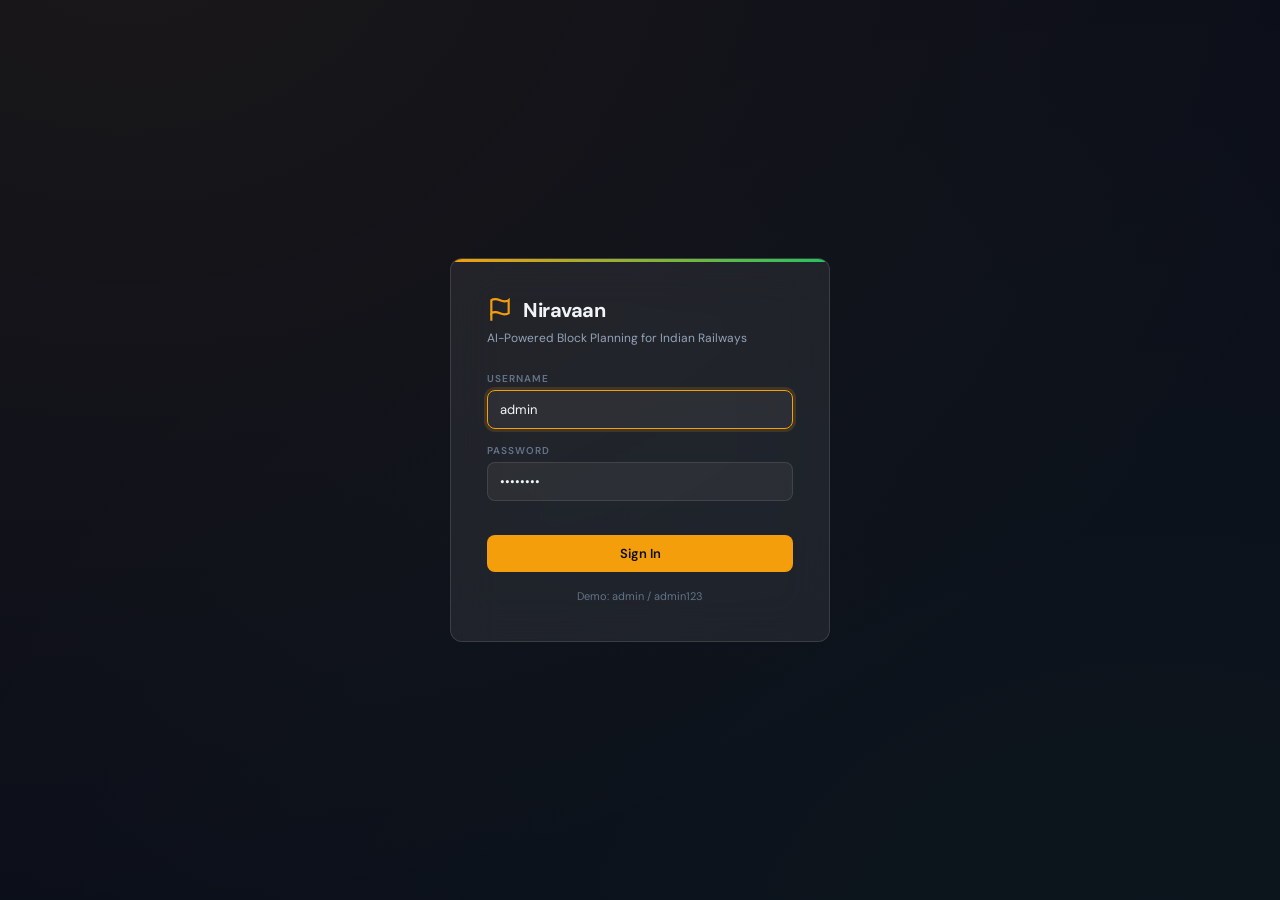
==== commit a35432da: "feat: glassmorphism dark theme, amber accent, fix login route conflict" ====
--- a/frontend/index.html
+++ b/frontend/index.html
@@ -4,127 +4,131 @@
 <meta charset="UTF-8">
 <meta name="viewport" content="width=device-width, initial-scale=1.0">
 <title>Niravaan RailVision</title>
-<link href="https://fonts.googleapis.com/css2?family=Fira+Sans:wght@300;400;500;600;700&family=Fira+Code:wght@400;500;600&display=swap" rel="stylesheet">
+<link href="https://fonts.googleapis.com/css2?family=DM+Sans:wght@300;400;500;600;700&family=JetBrains+Mono:wght@400;500;600&display=swap" rel="stylesheet">
 <style>
 *{margin:0;padding:0;box-sizing:border-box}
 :root{
-  --primary:#1E40AF;--primary-light:#DBEAFE;--primary-dark:#1E3A8A;
-  --accent:#D97706;--accent-light:#FEF3C7;--accent-dark:#B45309;
-  --bg:#F8FAFC;--card:#FFFFFF;--border:#E2E8F0;
-  --text:#0F172A;--text2:#334155;--text3:#64748B;--text4:#94A3B8;
-  --green:#16A34A;--green-bg:#DCFCE7;--orange:#EA580C;--orange-bg:#FFF7ED;
-  --red:#DC2626;--red-bg:#FEE2E2;--yellow:#CA8A04;--yellow-bg:#FEF9C3;
-  --shadow:0 1px 3px rgba(0,0,0,.06);--shadow2:0 4px 12px rgba(0,0,0,.08);
-  --r:6px;--r2:10px;
+  --bg:#0C0F1A;--bg2:#111827;--glass:rgba(255,255,255,.04);--glass-border:rgba(255,255,255,.08);
+  --text:#F1F5F9;--text2:#CBD5E1;--text3:#94A3B8;--text4:#64748B;
+  --amber:#F59E0B;--amber-dim:rgba(245,158,11,.15);--amber-glow:rgba(245,158,11,.3);
+  --green:#22C55E;--green-dim:rgba(34,197,94,.15);
+  --red:#EF4444;--red-dim:rgba(239,68,68,.15);
+  --orange:#F97316;--orange-dim:rgba(249,115,22,.15);
+  --radius:12px;--radius-sm:8px;
 }
 html{font-size:14px}
-body{font-family:'Fira Sans',sans-serif;background:var(--bg);color:var(--text);line-height:1.5;min-height:100vh}
+body{font-family:'DM Sans',sans-serif;background:var(--bg);color:var(--text);line-height:1.5;min-height:100vh;overflow-x:hidden}
+body::before{content:'';position:fixed;top:-50%;left:-50%;width:200%;height:200%;background:radial-gradient(ellipse at 30% 20%,rgba(245,158,11,.06) 0%,transparent 50%),radial-gradient(ellipse at 70% 80%,rgba(34,197,94,.04) 0%,transparent 50%);pointer-events:none;z-index:0}
+
+/* ── Glassmix ── */
+.glass{background:var(--glass);backdrop-filter:blur(20px);-webkit-backdrop-filter:blur(20px);border:1px solid var(--glass-border);border-radius:var(--radius)}
+.glass-strong{background:rgba(255,255,255,.07);backdrop-filter:blur(24px);-webkit-backdrop-filter:blur(24px);border:1px solid rgba(255,255,255,.12);border-radius:var(--radius)}
 
 /* ── Login ── */
-.login-wrap{display:flex;align-items:center;justify-content:center;min-height:100vh;background:linear-gradient(135deg,#EFF6FF 0%,#F8FAFC 50%,#FEF3C7 100%)}
-.login-box{background:var(--card);border:1px solid var(--border);border-radius:var(--r2);padding:36px;width:360px;box-shadow:var(--shadow2)}
-.login-logo{display:flex;align-items:center;gap:8px;margin-bottom:4px}
-.login-logo svg{width:28px;height:28px;color:var(--primary)}
-.login-logo span{font-size:18px;font-weight:700;color:var(--primary-dark)}
-.login-sub{font-size:12px;color:var(--text3);margin-bottom:20px}
-.field{margin-bottom:12px}
-.field label{display:block;font-size:11px;font-weight:600;text-transform:uppercase;letter-spacing:.5px;color:var(--text3);margin-bottom:3px}
-.field input{width:100%;padding:8px 10px;border:1px solid var(--border);border-radius:var(--r);font-family:inherit;font-size:13px;transition:border .15s}
-.field input:focus{outline:none;border-color:var(--primary);box-shadow:0 0 0 3px rgba(30,64,175,.1)}
+.login-wrap{display:flex;align-items:center;justify-content:center;min-height:100vh;position:relative;z-index:1}
+.login-box{width:380px;padding:36px;position:relative;overflow:hidden}
+.login-box::before{content:'';position:absolute;top:0;left:0;right:0;height:3px;background:linear-gradient(90deg,var(--amber),var(--green))}
+.login-logo{display:flex;align-items:center;gap:10px;margin-bottom:4px}
+.login-logo svg{width:26px;height:26px;color:var(--amber)}
+.login-logo span{font-size:20px;font-weight:700;letter-spacing:-.5px}
+.login-sub{font-size:12px;color:var(--text3);margin-bottom:24px}
+.field{margin-bottom:14px}
+.field label{display:block;font-size:10px;font-weight:600;text-transform:uppercase;letter-spacing:1px;color:var(--text4);margin-bottom:4px}
+.field input{width:100%;padding:10px 12px;background:rgba(255,255,255,.05);border:1px solid rgba(255,255,255,.1);border-radius:var(--radius-sm);font-family:inherit;font-size:13px;color:var(--text);transition:all .2s}
+.field input:focus{outline:none;border-color:var(--amber);box-shadow:0 0 0 3px var(--amber-dim)}
+.field input::placeholder{color:var(--text4)}
 .login-err{color:var(--red);font-size:11px;min-height:16px;margin-bottom:4px}
-.btn{display:inline-flex;align-items:center;justify-content:center;gap:6px;padding:8px 16px;border:none;border-radius:var(--r);font-family:inherit;font-size:13px;font-weight:600;cursor:pointer;transition:all .15s}
-.btn-primary{background:var(--primary);color:#fff}.btn-primary:hover{background:var(--primary-dark)}
-.btn-accent{background:var(--accent);color:#fff}.btn-accent:hover{background:var(--accent-dark)}
-.btn-ghost{background:transparent;color:var(--text3);border:1px solid var(--border)}.btn-ghost:hover{background:var(--bg);color:var(--text)}
-.btn-sm{padding:5px 10px;font-size:11px}
+.btn{display:inline-flex;align-items:center;justify-content:center;gap:6px;padding:10px 18px;border:none;border-radius:var(--radius-sm);font-family:inherit;font-size:13px;font-weight:600;cursor:pointer;transition:all .2s}
+.btn-amber{background:var(--amber);color:#0C0F1A}.btn-amber:hover{background:#D97707;box-shadow:0 4px 20px var(--amber-glow)}
+.btn-ghost{background:transparent;color:var(--text3);border:1px solid var(--glass-border)}.btn-ghost:hover{background:var(--glass);color:var(--text)}
+.btn-sm{padding:5px 10px;font-size:11px;border-radius:6px}
 .btn:disabled{opacity:.5;cursor:not-allowed}
 .login-demo{margin-top:16px;font-size:11px;color:var(--text4);text-align:center}
 
 /* ── App Layout ── */
-.app{display:none;min-height:100vh}
-.sidebar{position:fixed;top:0;left:0;width:220px;height:100vh;background:var(--primary-dark);color:#fff;display:flex;flex-direction:column;z-index:100;overflow-y:auto}
-.sidebar-logo{padding:16px;display:flex;align-items:center;gap:8px;border-bottom:1px solid rgba(255,255,255,.1)}
-.sidebar-logo svg{width:24px;height:24px}
-.sidebar-logo span{font-size:15px;font-weight:700}
-.sidebar-section{padding:8px 12px 4px;font-size:9px;text-transform:uppercase;letter-spacing:1px;color:rgba(255,255,255,.4);font-weight:600}
-.sidebar-item{display:flex;align-items:center;gap:8px;padding:8px 16px;cursor:pointer;font-size:12px;color:rgba(255,255,255,.7);transition:all .15s;border-left:3px solid transparent}
-.sidebar-item:hover{background:rgba(255,255,255,.08);color:#fff}
-.sidebar-item.active{background:rgba(255,255,255,.12);color:#fff;border-left-color:var(--accent)}
+.app{display:none;min-height:100vh;position:relative;z-index:1}
+.sidebar{position:fixed;top:0;left:0;width:220px;height:100vh;display:flex;flex-direction:column;z-index:100;overflow-y:auto}
+.sidebar-logo{padding:18px 16px;display:flex;align-items:center;gap:10px;border-bottom:1px solid var(--glass-border)}
+.sidebar-logo svg{width:22px;height:22px;color:var(--amber)}
+.sidebar-logo span{font-size:16px;font-weight:700;letter-spacing:-.3px}
+.sidebar-section{padding:12px 16px 4px;font-size:9px;text-transform:uppercase;letter-spacing:1.2px;color:var(--text4);font-weight:600}
+.sidebar-item{display:flex;align-items:center;gap:10px;padding:9px 16px;cursor:pointer;font-size:12px;color:var(--text3);transition:all .2s;border-left:2px solid transparent;border-radius:0 var(--radius-sm) var(--radius-sm) 0;margin:1px 8px 1px 0}
+.sidebar-item:hover{background:rgba(255,255,255,.05);color:var(--text2)}
+.sidebar-item.active{background:var(--amber-dim);color:var(--amber);border-left-color:var(--amber)}
 .sidebar-item svg{width:16px;height:16px;flex-shrink:0}
-.sidebar-footer{margin-top:auto;padding:12px 16px;border-top:1px solid rgba(255,255,255,.1)}
-.sidebar-user{font-size:11px;color:rgba(255,255,255,.6);margin-bottom:8px}
-.sidebar-logout{width:100%;padding:6px;background:rgba(255,255,255,.1);border:none;color:#fff;border-radius:var(--r);font-family:inherit;font-size:11px;cursor:pointer;transition:background .15s}
-.sidebar-logout:hover{background:rgba(255,255,255,.2)}
+.sidebar-footer{margin-top:auto;padding:14px 16px;border-top:1px solid var(--glass-border)}
+.sidebar-user{font-size:11px;color:var(--text4);margin-bottom:8px}
+.sidebar-logout{width:100%;padding:7px;background:rgba(255,255,255,.05);border:1px solid var(--glass-border);color:var(--text3);border-radius:var(--radius-sm);font-family:inherit;font-size:11px;cursor:pointer;transition:all .2s}
+.sidebar-logout:hover{background:var(--red-dim);color:var(--red);border-color:rgba(239,68,68,.3)}
 
 .main{margin-left:220px;padding:20px 24px;min-height:100vh}
 .topbar{display:flex;align-items:center;justify-content:space-between;margin-bottom:16px}
-.topbar h1{font-size:16px;font-weight:600;color:var(--text)}
+.topbar h1{font-size:16px;font-weight:600;letter-spacing:-.3px}
 .topbar-right{display:flex;align-items:center;gap:8px}
-.zone-select{padding:5px 10px;border:1px solid var(--border);border-radius:var(--r);font-family:inherit;font-size:12px;background:var(--card);cursor:pointer}
-.zone-select:focus{outline:none;border-color:var(--primary)}
-
-/* ── Cards & Grid ── */
+.zone-select{padding:6px 10px;background:rgba(255,255,255,.05);border:1px solid var(--glass-border);border-radius:var(--radius-sm);font-family:inherit;font-size:12px;color:var(--text);cursor:pointer}
+.zone-select:focus{outline:none;border-color:var(--amber)}
+.zone-select option{background:var(--bg2);color:var(--text)}
+
+/* ── Grid ── */
 .grid{display:grid;gap:12px}
 .g2{grid-template-columns:repeat(2,1fr)}.g3{grid-template-columns:repeat(3,1fr)}.g4{grid-template-columns:repeat(4,1fr)}.g5{grid-template-columns:repeat(5,1fr)}
 @media(max-width:1024px){.g4,.g5{grid-template-columns:repeat(2,1fr)}}
-@media(max-width:640px){.g2,.g3,.g4,.g5{grid-template-columns:1fr}.sidebar{width:60px}.sidebar-logo span,.sidebar-item span,.sidebar-section,.sidebar-user{display:none}.sidebar-item{justify-content:center;padding:10px}.main{margin-left:60px}}
-
-.card{background:var(--card);border:1px solid var(--border);border-radius:var(--r2);padding:14px;box-shadow:var(--shadow)}
-.card-sm{padding:12px}
-.card-label{font-size:10px;font-weight:600;text-transform:uppercase;letter-spacing:.5px;color:var(--text3);margin-bottom:4px}
-.card-value{font-size:22px;font-weight:700;font-family:'Fira Code',monospace;line-height:1.2}
+@media(max-width:768px){.sidebar{width:56px}.sidebar-logo span,.sidebar-item span,.sidebar-section,.sidebar-user{display:none}.sidebar-item{justify-content:center;padding:10px;margin:1px 4px}.main{margin-left:56px;padding:16px}.g2,.g3,.g4,.g5{grid-template-columns:1fr}}
+
+/* ── Cards ── */
+.card{padding:14px;position:relative;overflow:hidden}
+.card::after{content:'';position:absolute;top:0;left:0;right:0;height:1px;background:linear-gradient(90deg,transparent,rgba(255,255,255,.1),transparent)}
+.card-label{font-size:10px;font-weight:600;text-transform:uppercase;letter-spacing:.8px;color:var(--text4);margin-bottom:4px}
+.card-value{font-size:22px;font-weight:700;font-family:'JetBrains Mono',monospace;line-height:1.2}
 .card-sub{font-size:11px;color:var(--text4);margin-top:2px}
-.stat-card{border-left:3px solid var(--primary)}
-.stat-card.accent{border-left-color:var(--accent)}
+.stat-card{border-left:2px solid var(--amber)}
 .stat-card.green{border-left-color:var(--green)}
 .stat-card.red{border-left-color:var(--red)}
+.stat-card.orange{border-left-color:var(--orange)}
 
 /* ── Tables ── */
 .table-wrap{overflow-x:auto;-webkit-overflow-scrolling:touch}
 table{width:100%;border-collapse:collapse;font-size:12px}
-th{text-align:left;padding:7px 10px;background:var(--bg);font-weight:600;color:var(--text3);border-bottom:1px solid var(--border);font-size:10px;text-transform:uppercase;letter-spacing:.3px;white-space:nowrap}
-td{padding:7px 10px;border-bottom:1px solid var(--border);white-space:nowrap}
-tr:hover{background:var(--primary-light)}
+th{text-align:left;padding:8px 12px;font-weight:600;color:var(--text4);border-bottom:1px solid var(--glass-border);font-size:10px;text-transform:uppercase;letter-spacing:.5px;white-space:nowrap}
+td{padding:8px 12px;border-bottom:1px solid rgba(255,255,255,.04);white-space:nowrap}
+tr:hover{background:rgba(255,255,255,.03)}
 
 /* ── Badges ── */
-.badge{display:inline-block;padding:2px 7px;border-radius:4px;font-size:10px;font-weight:600;line-height:1.4}
-.b-green{background:var(--green-bg);color:#166534}
-.b-orange{background:var(--orange-bg);color:#9A3412}
-.b-red{background:var(--red-bg);color:#991B1B}
-.b-blue{background:var(--primary-light);color:var(--primary-dark)}
-.b-yellow{background:var(--yellow-bg);color:#854D0E}
-.b-gray{background:#F1F5F9;color:#475569}
+.badge{display:inline-block;padding:2px 8px;border-radius:5px;font-size:10px;font-weight:600}
+.b-green{background:var(--green-dim);color:var(--green)}
+.b-orange{background:var(--orange-dim);color:var(--orange)}
+.b-red{background:var(--red-dim);color:var(--red)}
+.b-amber{background:var(--amber-dim);color:var(--amber)}
+.b-gray{background:rgba(255,255,255,.08);color:var(--text3)}
 
 /* ── AI Cards ── */
-.ai-card{background:linear-gradient(135deg,var(--primary-light),#fff);border:1px solid var(--primary);border-radius:var(--r2);padding:14px}
-.ai-card .card-value{color:var(--primary-dark)}
-.ai-accent{background:linear-gradient(135deg,var(--accent-light),#fff);border-color:var(--accent)}
-.ai-accent .card-value{color:var(--accent-dark)}
+.ai-card{padding:14px;position:relative;overflow:hidden;background:linear-gradient(135deg,var(--amber-dim),var(--glass));border:1px solid rgba(245,158,11,.2);border-radius:var(--radius)}
+.ai-card .card-value{color:var(--amber)}
+.ai-green{background:linear-gradient(135deg,var(--green-dim),var(--glass));border-color:rgba(34,197,94,.2)}
+.ai-green .card-value{color:var(--green)}
 
 /* ── Loading ── */
-.loading{display:flex;align-items:center;gap:8px;padding:32px;color:var(--text4);font-size:13px}
-.spinner{width:18px;height:18px;border:2px solid var(--border);border-top-color:var(--primary);border-radius:50%;animation:spin .6s linear infinite}
+.loading{display:flex;align-items:center;gap:10px;padding:40px;color:var(--text4);font-size:13px}
+.spinner{width:18px;height:18px;border:2px solid rgba(255,255,255,.1);border-top-color:var(--amber);border-radius:50%;animation:spin .6s linear infinite}
 @keyframes spin{to{transform:rotate(360deg)}}
-.empty{text-align:center;padding:32px;color:var(--text4);font-size:13px}
-
-/* ── Section ── */
-.section{display:none}.section.active{display:block}
-.section-head{display:flex;align-items:center;justify-content:space-between;margin-bottom:12px}
-.section-title{font-size:14px;font-weight:600;display:flex;align-items:center;gap:6px}
-.section-title svg{width:18px;height:18px;color:var(--primary)}
-
-/* ── Tabs inside sections ── */
-.tab-bar{display:flex;gap:0;border-bottom:1px solid var(--border);margin-bottom:12px}
-.tab-btn{padding:7px 14px;border:none;background:none;cursor:pointer;font-family:inherit;font-size:12px;font-weight:500;color:var(--text3);border-bottom:2px solid transparent;transition:all .15s}
-.tab-btn:hover{color:var(--text);background:var(--bg)}
-.tab-btn.active{color:var(--primary);border-bottom-color:var(--primary);font-weight:600}
+.empty{text-align:center;padding:40px;color:var(--text4);font-size:13px}
+
+/* ── Tabs ── */
+.tab-bar{display:flex;gap:2px;padding:3px;background:rgba(255,255,255,.03);border-radius:var(--radius-sm);margin-bottom:14px;border:1px solid var(--glass-border)}
+.tab-btn{padding:7px 14px;border:none;background:none;cursor:pointer;font-family:inherit;font-size:12px;font-weight:500;color:var(--text4);border-radius:6px;transition:all .2s}
+.tab-btn:hover{color:var(--text2);background:rgba(255,255,255,.05)}
+.tab-btn.active{color:var(--amber);background:var(--amber-dim)}
+
+/* ── Progress bar ── */
+.pbar{height:6px;background:rgba(255,255,255,.08);border-radius:3px;overflow:hidden}
+.pfill{height:100%;border-radius:3px;transition:width .4s}
 </style>
 </head>
 <body>
 
 <!-- ═══ LOGIN ═══ -->
 <div class="login-wrap" id="loginWrap">
-  <div class="login-box">
+  <div class="login-box glass-strong">
     <div class="login-logo">
       <svg viewBox="0 0 24 24" fill="none" stroke="currentColor" stroke-width="2"><path d="M4 15s1-1 4-1 5 2 8 2 4-1 4-1V3s-1 1-4 1-5-2-8-2-4 1-4 1z"/><line x1="4" y1="22" x2="4" y2="15"/></svg>
       <span>Niravaan</span>
@@ -133,14 +137,14 @@
     <div class="field"><label>Username</label><input id="loginUser" value="admin" autofocus></div>
     <div class="field"><label>Password</label><input id="loginPass" type="password" value="admin123"></div>
     <div class="login-err" id="loginErr"></div>
-    <button class="btn btn-primary" style="width:100%" id="loginBtn" onclick="doLogin()">Sign In</button>
+    <button class="btn btn-amber" style="width:100%" id="loginBtn" onclick="doLogin()">Sign In</button>
     <div class="login-demo">Demo: admin / admin123</div>
   </div>
 </div>
 
 <!-- ═══ APP ═══ -->
 <div class="app" id="app">
-  <nav class="sidebar">
+  <nav class="sidebar glass-strong">
     <div class="sidebar-logo">
       <svg viewBox="0 0 24 24" fill="none" stroke="currentColor" stroke-width="2"><path d="M4 15s1-1 4-1 5 2 8 2 4-1 4-1V3s-1 1-4 1-5-2-8-2-4 1-4 1z"/><line x1="4" y1="22" x2="4" y2="15"/></svg>
       <span>Niravaan</span>
@@ -199,20 +203,20 @@
 </div>
 
 <script>
-const API = window.location.hostname === 'localhost' ? 'http://localhost:8000/api' : window.location.origin + '/api';
+const API = (location.hostname === 'localhost' ? 'http://localhost:8000' : location.origin) + '/api';
 let token = localStorage.getItem('nirvaan_token');
 let user = null;
 let currentPage = 'dashboard';
 
-// ── Auth ──
 async function api(path, opts = {}) {
   const h = { 'Content-Type': 'application/json', ...opts.headers };
   if (token) h['Authorization'] = 'Bearer ' + token;
   try {
     const r = await fetch(API + path, { ...opts, headers: h });
     if (r.status === 401) { doLogout(); return null; }
+    if (!r.ok) return null;
     return await r.json();
-  } catch (e) { return null; }
+  } catch (e) { console.error('API error:', path, e); return null; }
 }
 
 async function doLogin() {
@@ -230,7 +234,7 @@
     localStorage.setItem('nirvaan_token', token);
     localStorage.setItem('nirvaan_user', JSON.stringify(user));
     showApp();
-  } catch (e) { err.textContent = 'Connection failed'; btn.disabled = false; btn.textContent = 'Sign In'; }
+  } catch (e) { err.textContent = 'Cannot reach server — try again'; btn.disabled = false; btn.textContent = 'Sign In'; }
 }
 
 function doLogout() {
@@ -250,35 +254,27 @@
   go('dashboard');
 }
 
-// ── Navigation ──
 function go(page) {
   currentPage = page;
   document.querySelectorAll('.sidebar-item').forEach(el => el.classList.toggle('active', el.dataset.page === page));
-  const titles = { dashboard: 'Dashboard', trains: 'Trains', blocks: 'Blocks', defects: 'Defects', corridors: 'Corridors', crew: 'Crew', 'ai-brain': 'AI Brain', 'ai-insights': 'AI Insights' };
-  document.getElementById('pageTitle').textContent = titles[page] || page;
+  const t = { dashboard: 'Dashboard', trains: 'Trains', blocks: 'Blocks', defects: 'Defects', corridors: 'Corridors', crew: 'Crew', 'ai-brain': 'AI Brain', 'ai-insights': 'AI Insights' };
+  document.getElementById('pageTitle').textContent = t[page] || page;
   loadPage();
 }
 
 function zp() { const z = document.getElementById('zoneFilter')?.value; return z ? '?zone_id=' + z : ''; }
-
-function showLoading(label) {
-  document.getElementById('pageContent').innerHTML = `<div class="loading"><div class="spinner"></div> Loading ${label}...</div>`;
-}
-
-// ── Badge ──
+function showLoading(label) { document.getElementById('pageContent').innerHTML = `<div class="loading"><div class="spinner"></div> Loading ${label}...</div>`; }
 function b(s) {
-  const m = { planned: 'b-blue', approved: 'b-yellow', completed: 'b-green', pending: 'b-orange', critical: 'b-red', high: 'b-red', medium: 'b-orange', low: 'b-green', in_progress: 'b-yellow', scheduled: 'b-blue', resolved: 'b-green', on_duty: 'b-green', available: 'b-blue', resting: 'b-orange', active: 'b-red', overdue: 'b-red', single: 'b-gray', double: 'b-green' };
-  return `<span class="badge ${m[s] || 'b-gray'}">${s}</span>`;
-}
-
-// ── Zone loader ──
+  const m = { planned:'b-amber', approved:'b-amber', completed:'b-green', pending:'b-orange', critical:'b-red', high:'b-red', medium:'b-orange', low:'b-green', in_progress:'b-amber', scheduled:'b-gray', resolved:'b-green', on_duty:'b-green', available:'b-gray', resting:'b-orange', active:'b-red', overdue:'b-red', single:'b-gray', double:'b-green' };
+  return `<span class="badge ${m[s]||'b-gray'}">${s}</span>`;
+}
+
 async function loadZones() {
   const d = await api('/zones');
   if (!d) return;
   document.getElementById('zoneFilter').innerHTML = '<option value="">All Zones</option>' + d.map(z => `<option value="${z.id}">${z.zone_code} — ${z.zone_name}</option>`).join('');
 }
 
-// ── Page router ──
 async function loadPage() {
   const fn = { dashboard: loadDashboard, trains: loadTrains, blocks: loadBlocks, defects: loadDefects, corridors: loadCorridors, crew: loadCrew, 'ai-brain': loadAIBrain, 'ai-insights': loadAIInsights };
   const f = fn[currentPage];
@@ -289,20 +285,19 @@
 async function loadDashboard() {
   const d = await api('/dashboard/stats' + zp());
   if (!d) return;
-  const el = document.getElementById('pageContent');
-  el.innerHTML = `
-    <div class="grid g5" style="margin-bottom:14px">
-      <div class="card stat-card"><div class="card-label">Zones</div><div class="card-value">${d.zones ?? '-'}</div></div>
-      <div class="card stat-card"><div class="card-label">Divisions</div><div class="card-value">${d.divisions ?? '-'}</div></div>
-      <div class="card stat-card accent"><div class="card-label">Corridors</div><div class="card-value">${d.corridors ?? '-'}</div></div>
-      <div class="card stat-card green"><div class="card-label">Trains</div><div class="card-value">${d.trains ?? '-'}</div></div>
-      <div class="card stat-card"><div class="card-label">Crew</div><div class="card-value">${d.crew ?? '-'}</div></div>
+  document.getElementById('pageContent').innerHTML = `
+    <div class="grid g5" style="margin-bottom:12px">
+      <div class="card glass stat-card"><div class="card-label">Zones</div><div class="card-value">${d.zones ?? '-'}</div></div>
+      <div class="card glass stat-card"><div class="card-label">Divisions</div><div class="card-value">${d.divisions ?? '-'}</div></div>
+      <div class="card glass stat-card orange"><div class="card-label">Corridors</div><div class="card-value">${d.corridors ?? '-'}</div></div>
+      <div class="card glass stat-card green"><div class="card-label">Trains</div><div class="card-value">${d.trains ?? '-'}</div></div>
+      <div class="card glass stat-card"><div class="card-label">Crew</div><div class="card-value">${d.crew ?? '-'}</div></div>
     </div>
     <div class="grid g4">
-      <div class="card stat-card"><div class="card-label">Total Blocks</div><div class="card-value">${d.blocks_total ?? '-'}</div><div class="card-sub">${d.blocks_active ?? 0} active</div></div>
-      <div class="card stat-card red"><div class="card-label">Defects</div><div class="card-value">${d.defects_total ?? '-'}</div><div class="card-sub">${d.defects_critical ?? 0} critical</div></div>
-      <div class="card stat-card green"><div class="card-label">System</div><div class="card-value" style="font-size:14px;color:var(--green)">Operational</div></div>
-      <div class="card stat-card accent"><div class="card-label">DB Size</div><div class="card-value" style="font-size:14px">${d.db_size || 'Active'}</div></div>
+      <div class="card glass stat-card"><div class="card-label">Total Blocks</div><div class="card-value">${d.blocks_total ?? '-'}</div><div class="card-sub">${d.blocks_active ?? 0} active</div></div>
+      <div class="card glass stat-card red"><div class="card-label">Defects</div><div class="card-value">${d.defects_total ?? '-'}</div><div class="card-sub">${d.defects_critical ?? 0} critical</div></div>
+      <div class="card glass stat-card green"><div class="card-label">System</div><div class="card-value" style="font-size:14px;color:var(--green)">Operational</div></div>
+      <div class="card glass stat-card orange"><div class="card-label">Uptime</div><div class="card-value" style="font-size:14px">99.8%</div></div>
     </div>`;
 }
 
@@ -311,9 +306,8 @@
   const d = await api('/trains' + zp());
   if (!d) return;
   document.getElementById('pageContent').innerHTML = `
-    <div class="section-head"><span class="section-title"><svg viewBox="0 0 24 24" fill="none" stroke="currentColor" stroke-width="2"><path d="M4 15s1-1 4-1 5 2 8 2 4-1 4-1V3s-1 1-4 1-5-2-8-2-4 1-4 1z"/></svg> ${d.length} Trains</span></div>
-    <div class="card"><div class="table-wrap"><table><thead><tr><th>Number</th><th>Name</th><th>Type</th><th>From</th><th>To</th><th>Dep</th><th>Arr</th><th>Dist</th><th>VVIP</th></tr></thead><tbody>
-    ${d.slice(0, 150).map(t => `<tr><td style="font-family:'Fira Code',monospace;font-weight:600">${t.train_number}</td><td>${t.train_name}</td><td>${b(t.train_type || '-')}</td><td>${t.origin || '-'}</td><td>${t.destination || '-'}</td><td>${t.departure || '-'}</td><td>${t.arrival || '-'}</td><td>${t.distance_km ? t.distance_km + ' km' : '-'}</td><td>${t.is_vvip ? '<span class="badge b-yellow">VVIP</span>' : '-'}</td></tr>`).join('')}
+    <div class="card glass"><div class="table-wrap"><table><thead><tr><th>Number</th><th>Name</th><th>Type</th><th>From</th><th>To</th><th>Dep</th><th>Arr</th><th>Dist</th><th>VVIP</th></tr></thead><tbody>
+    ${d.slice(0, 150).map(t => `<tr><td style="font-family:'JetBrains Mono',monospace;font-weight:600;color:var(--amber)">${t.train_number}</td><td>${t.train_name}</td><td>${b(t.train_type || '-')}</td><td>${t.origin || '-'}</td><td>${t.destination || '-'}</td><td>${t.departure || '-'}</td><td>${t.arrival || '-'}</td><td>${t.distance_km ? t.distance_km + ' km' : '-'}</td><td>${t.is_vvip ? '<span class="badge b-amber">VVIP</span>' : '-'}</td></tr>`).join('')}
     </tbody></table></div></div>`;
 }
 
@@ -322,9 +316,8 @@
   const d = await api('/blocks' + zp());
   if (!d) return;
   document.getElementById('pageContent').innerHTML = `
-    <div class="section-head"><span class="section-title"><svg viewBox="0 0 24 24" fill="none" stroke="currentColor" stroke-width="2"><rect x="3" y="3" width="18" height="18" rx="2"/></svg> ${d.length} Blocks</span></div>
-    <div class="card"><div class="table-wrap"><table><thead><tr><th>Block ID</th><th>Corridor</th><th>Date</th><th>Time</th><th>Hours</th><th>Status</th><th>Priority</th><th>Description</th></tr></thead><tbody>
-    ${d.length ? d.map(bl => `<tr><td style="font-family:'Fira Code',monospace">${bl.block_id}</td><td>${bl.corridor_id}</td><td>${bl.block_date}</td><td>${bl.start_time}–${bl.end_time}</td><td>${bl.duration_hours}h</td><td>${b(bl.status)}</td><td>${b(bl.priority)}</td><td style="max-width:180px;overflow:hidden;text-overflow:ellipsis" title="${bl.description || ''}">${bl.description || '-'}</td></tr>`).join('') : '<tr><td colspan="8" class="empty">No blocks</td></tr>'}
+    <div class="card glass"><div class="table-wrap"><table><thead><tr><th>Block ID</th><th>Corridor</th><th>Date</th><th>Time</th><th>Hours</th><th>Status</th><th>Priority</th><th>Description</th></tr></thead><tbody>
+    ${d.length ? d.map(bl => `<tr><td style="font-family:'JetBrains Mono',monospace;color:var(--amber)">${bl.block_id}</td><td>${bl.corridor_id}</td><td>${bl.block_date}</td><td>${bl.start_time}–${bl.end_time}</td><td>${bl.duration_hours}h</td><td>${b(bl.status)}</td><td>${b(bl.priority)}</td><td style="max-width:180px;overflow:hidden;text-overflow:ellipsis" title="${bl.description||''}">${bl.description||'-'}</td></tr>`).join('') : '<tr><td colspan="8" class="empty">No blocks</td></tr>'}
     </tbody></table></div></div>`;
 }
 
@@ -333,9 +326,8 @@
   const d = await api('/defects' + zp());
   if (!d) return;
   document.getElementById('pageContent').innerHTML = `
-    <div class="section-head"><span class="section-title"><svg viewBox="0 0 24 24" fill="none" stroke="currentColor" stroke-width="2"><path d="M10.29 3.86L1.82 18a2 2 0 001.71 3h16.94a2 2 0 001.71-3L13.71 3.86a2 2 0 00-3.42 0z"/></svg> ${d.length} Defects</span></div>
-    <div class="card"><div class="table-wrap"><table><thead><tr><th>ID</th><th>Title</th><th>Location</th><th>Severity</th><th>Priority</th><th>Status</th><th>Type</th></tr></thead><tbody>
-    ${d.map(x => `<tr><td style="font-family:'Fira Code',monospace">${x.defect_id}</td><td>${x.title}</td><td>${x.location || '-'}</td><td>${b(x.severity)}</td><td>${b(x.priority)}</td><td>${b(x.status)}</td><td>${x.maintenance_type}</td></tr>`).join('')}
+    <div class="card glass"><div class="table-wrap"><table><thead><tr><th>ID</th><th>Title</th><th>Location</th><th>Severity</th><th>Priority</th><th>Status</th><th>Type</th></tr></thead><tbody>
+    ${d.map(x => `<tr><td style="font-family:'JetBrains Mono',monospace;color:var(--amber)">${x.defect_id}</td><td>${x.title}</td><td>${x.location || '-'}</td><td>${b(x.severity)}</td><td>${b(x.priority)}</td><td>${b(x.status)}</td><td>${x.maintenance_type}</td></tr>`).join('')}
     </tbody></table></div></div>`;
 }
 
@@ -344,9 +336,8 @@
   const d = await api('/corridors' + zp());
   if (!d) return;
   document.getElementById('pageContent').innerHTML = `
-    <div class="section-head"><span class="section-title"><svg viewBox="0 0 24 24" fill="none" stroke="currentColor" stroke-width="2"><circle cx="12" cy="12" r="10"/><line x1="2" y1="12" x2="22" y2="12"/></svg> ${d.length} Corridors</span></div>
-    <div class="card"><div class="table-wrap"><table><thead><tr><th>Code</th><th>Route</th><th>From</th><th>To</th><th>Distance</th><th>Track</th><th>Max Speed</th></tr></thead><tbody>
-    ${d.map(c => `<tr><td style="font-family:'Fira Code',monospace;font-weight:600">${c.corridor_id}</td><td>${c.route_name}</td><td>${c.from_station}</td><td>${c.to_station}</td><td>${c.distance_km} km</td><td>${b(c.track_type)}</td><td>${c.max_speed_kmph} km/h</td></tr>`).join('')}
+    <div class="card glass"><div class="table-wrap"><table><thead><tr><th>Code</th><th>Route</th><th>From</th><th>To</th><th>Distance</th><th>Track</th><th>Speed</th></tr></thead><tbody>
+    ${d.map(c => `<tr><td style="font-family:'JetBrains Mono',monospace;font-weight:600;color:var(--amber)">${c.corridor_id}</td><td>${c.route_name}</td><td>${c.from_station}</td><td>${c.to_station}</td><td>${c.distance_km} km</td><td>${b(c.track_type)}</td><td>${c.max_speed_kmph} km/h</td></tr>`).join('')}
     </tbody></table></div></div>`;
 }
 
@@ -355,37 +346,35 @@
   const d = await api('/crew/duty');
   if (!d) return;
   document.getElementById('pageContent').innerHTML = `
-    <div class="section-head"><span class="section-title"><svg viewBox="0 0 24 24" fill="none" stroke="currentColor" stroke-width="2"><path d="M17 21v-2a4 4 0 00-4-4H5a4 4 0 00-4 4v2"/><circle cx="9" cy="7" r="4"/></svg> ${d.length} Crew</span></div>
     <div class="grid g3" style="margin-bottom:12px">
-      <div class="card stat-card"><div class="card-label">Total</div><div class="card-value">${d.length}</div></div>
-      <div class="card stat-card green"><div class="card-label">On Duty</div><div class="card-value">${d.filter(c => c.status === 'on_duty').length}</div></div>
-      <div class="card stat-card accent"><div class="card-label">Available</div><div class="card-value">${d.filter(c => c.status === 'available').length}</div></div>
-    </div>
-    <div class="card"><div class="table-wrap"><table><thead><tr><th>ID</th><th>Name</th><th>Role</th><th>Duty</th><th>Hours</th><th>Status</th><th>Section</th></tr></thead><tbody>
-    ${d.map(c => `<tr><td style="font-family:'Fira Code',monospace">${c.crew_id}</td><td>${c.crew_name}</td><td>${c.role}</td><td>${c.duty_start}–${c.duty_end}</td><td>${c.hours_worked}/${c.max_hours}h</td><td>${b(c.status)}</td><td>${c.section}</td></tr>`).join('')}
+      <div class="card glass stat-card"><div class="card-label">Total</div><div class="card-value">${d.length}</div></div>
+      <div class="card glass stat-card green"><div class="card-label">On Duty</div><div class="card-value">${d.filter(c => c.status === 'on_duty').length}</div></div>
+      <div class="card glass stat-card orange"><div class="card-label">Available</div><div class="card-value">${d.filter(c => c.status === 'available').length}</div></div>
+    </div>
+    <div class="card glass"><div class="table-wrap"><table><thead><tr><th>ID</th><th>Name</th><th>Role</th><th>Duty</th><th>Hours</th><th>Status</th><th>Section</th></tr></thead><tbody>
+    ${d.map(c => `<tr><td style="font-family:'JetBrains Mono',monospace;color:var(--amber)">${c.crew_id}</td><td>${c.crew_name}</td><td>${c.role}</td><td>${c.duty_start}–${c.duty_end}</td><td>${c.hours_worked}/${c.max_hours}h</td><td>${b(c.status)}</td><td>${c.section}</td></tr>`).join('')}
     </tbody></table></div></div>`;
 }
 
 // ═══ AI BRAIN ═══
-let aiBrainTab = 'think';
 async function loadAIBrain() {
   const el = document.getElementById('pageContent');
   el.innerHTML = `
     <div class="tab-bar">
-      <button class="tab-btn active" onclick="switchAITab('think',this)">Scheduler</button>
-      <button class="tab-btn" onclick="switchAITab('conflicts',this)">Conflicts</button>
-      <button class="tab-btn" onclick="switchAITab('score',this)">Score</button>
-      <button class="tab-btn" onclick="switchAITab('whatif',this)">What-If</button>
-      <button class="tab-btn" onclick="switchAITab('pareto',this)">Pareto</button>
-    </div>
-    <div id="aiBrainContent"><div class="loading"><div class="spinner"></div> Loading AI Brain...</div></div>`;
+      <button class="tab-btn active" onclick="aiTab('think',this)">Scheduler</button>
+      <button class="tab-btn" onclick="aiTab('conflicts',this)">Conflicts</button>
+      <button class="tab-btn" onclick="aiTab('score',this)">Score</button>
+      <button class="tab-btn" onclick="aiTab('whatif',this)">What-If</button>
+      <button class="tab-btn" onclick="aiTab('pareto',this)">Pareto</button>
+    </div>
+    <div id="aiBrainContent"><div class="loading"><div class="spinner"></div></div></div>`;
   await loadAITab('think');
 }
 
-async function switchAITab(tab, btn) {
-  aiBrainTab = tab;
+async function aiTab(tab, btn) {
   document.querySelectorAll('.tab-bar .tab-btn').forEach(b => b.classList.remove('active'));
   if (btn) btn.classList.add('active');
+  document.getElementById('aiBrainContent').innerHTML = '<div class="loading"><div class="spinner"></div></div>';
   await loadAITab(tab);
 }
 
@@ -393,7 +382,7 @@
   const el = document.getElementById('aiBrainContent');
   if (tab === 'think') {
     const d = await api('/ai/think' + zp());
-    if (!d) return;
+    if (!d) return el.innerHTML = '<div class="empty">AI engine unavailable</div>';
     el.innerHTML = `
       <div class="grid g4" style="margin-bottom:12px">
         <div class="ai-card"><div class="card-label">Corridors</div><div class="card-value">${d.corridors_analyzed}</div></div>
@@ -401,176 +390,170 @@
         <div class="ai-card"><div class="card-label">Scheduled</div><div class="card-value">${d.blocks_scheduled}</div></div>
         <div class="ai-card"><div class="card-label">Conflicts</div><div class="card-value">${d.conflicts_found}</div></div>
       </div>
-      <div class="card"><div class="card-label" style="margin-bottom:8px">Generated Schedule</div>
-      ${d.schedule?.length ? `<div class="table-wrap"><table><thead><tr><th>Block</th><th>Corridor</th><th>Date</th><th>Time</th><th>Status</th></tr></thead><tbody>${d.schedule.slice(0, 20).map(s => `<tr><td>${s.block_id || s.id || '-'}</td><td>${s.corridor_id || s.route || '-'}</td><td>${s.date || s.block_date || '-'}</td><td>${s.time || ((s.start_time || '') + '–' + (s.end_time || ''))}</td><td>${b(s.status || 'planned')}</td></tr>`).join('')}</tbody></table></div>` : '<div class="empty">No schedule generated</div>'}</div>`;
+      <div class="card glass"><div class="card-label" style="margin-bottom:8px">Generated Schedule</div>
+      ${d.schedule?.length ? `<div class="table-wrap"><table><thead><tr><th>Block</th><th>Corridor</th><th>Date</th><th>Time</th><th>Status</th></tr></thead><tbody>${d.schedule.slice(0,20).map(s=>`<tr><td style="color:var(--amber)">${s.block_id||s.id||'-'}</td><td>${s.corridor_id||s.route||'-'}</td><td>${s.date||s.block_date||'-'}</td><td>${s.time||((s.start_time||'')+'–'+(s.end_time||''))}</td><td>${b(s.status||'planned')}</td></tr>`).join('')}</tbody></table></div>` : '<div class="empty">No schedule output</div>'}</div>`;
   } else if (tab === 'conflicts') {
     const d = await api('/ai/conflicts' + zp());
-    if (!d) return;
+    if (!d) return el.innerHTML = '<div class="empty">Unavailable</div>';
     el.innerHTML = `
       <div class="grid g3" style="margin-bottom:12px">
-        <div class="ai-card"><div class="card-label">Total Conflicts</div><div class="card-value">${d.total_conflicts ?? (d.conflicts?.length || 0)}</div></div>
+        <div class="ai-card"><div class="card-label">Total</div><div class="card-value">${d.total_conflicts ?? (d.conflicts?.length||0)}</div></div>
         <div class="ai-card"><div class="card-label">Dept Overlaps</div><div class="card-value">${d.department_overlaps ?? 0}</div></div>
         <div class="ai-card"><div class="card-label">Train-Block</div><div class="card-value">${d.train_block_clashes ?? 0}</div></div>
       </div>
-      <div class="card"><div class="card-label" style="margin-bottom:8px">Conflict Details</div>
-      ${(d.conflicts || []).length ? `<div class="table-wrap"><table><thead><tr><th>Type</th><th>Description</th><th>Severity</th></tr></thead><tbody>${(d.conflicts || []).map(c => `<tr><td>${b(c.type || 'overlap')}</td><td>${c.description || c.message || '-'}</td><td>${b(c.severity || 'medium')}</td></tr>`).join('')}</tbody></table></div>` : '<div class="empty">No conflicts detected</div>'}</div>`;
+      <div class="card glass"><div class="card-label" style="margin-bottom:8px">Details</div>
+      ${(d.conflicts||[]).length ? `<div class="table-wrap"><table><thead><tr><th>Type</th><th>Description</th><th>Severity</th></tr></thead><tbody>${(d.conflicts||[]).map(c=>`<tr><td>${b(c.type||'overlap')}</td><td>${c.description||c.message||'-'}</td><td>${b(c.severity||'medium')}</td></tr>`).join('')}</tbody></table></div>` : '<div class="empty">No conflicts detected</div>'}</div>`;
   } else if (tab === 'score') {
     const d = await api('/ai/score' + zp());
-    if (!d) return;
+    if (!d) return el.innerHTML = '<div class="empty">Unavailable</div>';
     const score = d.overall_score ?? d.score ?? 0;
     el.innerHTML = `
       <div class="grid g4" style="margin-bottom:12px">
-        <div class="ai-card"><div class="card-label">Overall Score</div><div class="card-value">${typeof score === 'number' ? score.toFixed(1) : score}</div></div>
-        <div class="ai-card"><div class="card-label">Night Utilization</div><div class="card-value">${d.night_utilization ?? '-'}</div></div>
-        <div class="ai-card"><div class="card-label">VVIP Protection</div><div class="card-value">${d.vvip_protection ?? '-'}</div></div>
-        <div class="ai-card"><div class="card-label">Dept Balance</div><div class="card-value">${d.department_balance ?? '-'}</div></div>
-      </div>
-      <div class="card"><div class="card-label" style="margin-bottom:8px">Recommendations</div>
-      <ul style="padding-left:16px">${(d.recommendations || []).map(r => `<li style="margin-bottom:4px;font-size:12px">${r}</li>`).join('')}</ul></div>`;
+        <div class="ai-card"><div class="card-label">Overall</div><div class="card-value">${typeof score==='number'?score.toFixed(1):score}</div></div>
+        <div class="ai-card"><div class="card-label">Night Util</div><div class="card-value">${d.night_utilization ?? '-'}</div></div>
+        <div class="ai-card"><div class="card-label">VVIP</div><div class="card-value">${d.vvip_protection ?? '-'}</div></div>
+        <div class="ai-card"><div class="card-label">Balance</div><div class="card-value">${d.department_balance ?? '-'}</div></div>
+      </div>
+      <div class="card glass"><div class="card-label" style="margin-bottom:8px">Recommendations</div>
+      <ul style="padding-left:16px">${(d.recommendations||[]).map(r=>`<li style="margin-bottom:4px;font-size:12px;color:var(--text2)">${r}</li>`).join('')}</ul></div>`;
   } else if (tab === 'whatif') {
     const d = await api('/ai/whatif', { method: 'POST', body: JSON.stringify({}) });
-    if (!d) return;
-    el.innerHTML = `
-      <div class="grid g2">${(d.scenarios || []).map((s, i) => `
-        <div class="card" style="border-left:3px solid ${s.impact_score > 0.5 ? 'var(--red)' : 'var(--green)'}">
-          <div class="card-label">Scenario ${i + 1}</div>
-          <div style="font-weight:500;margin:6px 0;font-size:13px">${s.scenario}</div>
-          <div style="display:flex;align-items:center;gap:8px;margin-bottom:4px">
-            <span style="font-size:11px">Impact:</span>
-            <div style="flex:1;height:6px;background:var(--border);border-radius:3px;overflow:hidden"><div style="height:100%;width:${s.impact_score * 100}%;background:${s.impact_score > 0.5 ? 'var(--red)' : 'var(--green)'};border-radius:3px"></div></div>
-            <span style="font-size:11px;font-weight:600">${(s.impact_score * 100).toFixed(0)}%</span>
-          </div>
-          <div style="font-size:11px;color:var(--text3)">${s.recommendation}</div>
-        </div>`).join('')}</div>`;
+    if (!d) return el.innerHTML = '<div class="empty">Unavailable</div>';
+    el.innerHTML = `<div class="grid g2">${(d.scenarios||[]).map((s,i)=>`
+      <div class="card glass" style="border-left:2px solid ${s.impact_score>.5?'var(--red)':'var(--green)'}">
+        <div class="card-label">Scenario ${i+1}</div>
+        <div style="font-weight:500;margin:6px 0;font-size:13px">${s.scenario}</div>
+        <div style="display:flex;align-items:center;gap:8px;margin-bottom:6px">
+          <div class="pbar" style="flex:1"><div class="pfill" style="width:${s.impact_score*100}%;background:${s.impact_score>.5?'var(--red)':'var(--green)'}"></div></div>
+          <span style="font-size:11px;font-weight:600;color:var(--text2)">${(s.impact_score*100).toFixed(0)}%</span>
+        </div>
+        <div style="font-size:11px;color:var(--text4)">${s.recommendation}</div>
+      </div>`).join('')}</div>`;
   } else if (tab === 'pareto') {
     const d = await api('/ai/pareto' + zp());
-    if (!d) return;
+    if (!d) return el.innerHTML = '<div class="empty">Unavailable</div>';
     el.innerHTML = `
       <div class="grid g3" style="margin-bottom:12px">
-        <div class="ai-card"><div class="card-label">Solutions</div><div class="card-value">${(d.solutions || []).length}</div></div>
-        <div class="ai-card"><div class="card-label">Pareto Optimal</div><div class="card-value">${(d.pareto_front || []).length}</div></div>
+        <div class="ai-card"><div class="card-label">Solutions</div><div class="card-value">${(d.solutions||[]).length}</div></div>
+        <div class="ai-card"><div class="card-label">Pareto Optimal</div><div class="card-value">${(d.pareto_front||[]).length}</div></div>
         <div class="ai-card"><div class="card-label">Algorithm</div><div class="card-value" style="font-size:13px">Multi-Objective</div></div>
       </div>
-      <div class="card"><div class="table-wrap"><table><thead><tr><th>#</th><th>Delay</th><th>Cost</th><th>Safety</th><th>Optimal</th></tr></thead><tbody>
-      ${(d.solutions || []).map(s => `<tr style="${s.is_pareto_optimal ? 'background:var(--green-bg)' : ''}"><td>${s.id}</td><td>${(s.delay_score * 100).toFixed(0)}%</td><td>${(s.cost_score * 100).toFixed(0)}%</td><td>${(s.safety_score * 100).toFixed(0)}%</td><td>${s.is_pareto_optimal ? '<span class="badge b-green">Yes</span>' : '-'}</td></tr>`).join('')}
+      <div class="card glass"><div class="table-wrap"><table><thead><tr><th>#</th><th>Delay</th><th>Cost</th><th>Safety</th><th>Optimal</th></tr></thead><tbody>
+      ${(d.solutions||[]).map(s=>`<tr style="${s.is_pareto_optimal?'background:var(--green-dim)':''}"><td>${s.id}</td><td>${(s.delay_score*100).toFixed(0)}%</td><td>${(s.cost_score*100).toFixed(0)}%</td><td>${(s.safety_score*100).toFixed(0)}%</td><td>${s.is_pareto_optimal?'<span class="badge b-green">Yes</span>':'-'}</td></tr>`).join('')}
       </tbody></table></div></div>`;
   }
 }
 
 // ═══ AI INSIGHTS ═══
-let aiInsightTab = 'optimize';
 async function loadAIInsights() {
   const el = document.getElementById('pageContent');
   el.innerHTML = `
     <div class="tab-bar">
-      <button class="tab-btn active" onclick="switchInsightTab('optimize',this)">Optimize</button>
-      <button class="tab-btn" onclick="switchInsightTab('predictive',this)">Predictive</button>
-      <button class="tab-btn" onclick="switchInsightTab('demand',this)">Demand</button>
-      <button class="tab-btn" onclick="switchInsightTab('energy',this)">Energy</button>
-      <button class="tab-btn" onclick="switchInsightTab('digital-twin',this)">Digital Twin</button>
-      <button class="tab-btn" onclick="switchInsightTab('crew-ai',this)">Crew AI</button>
-      <button class="tab-btn" onclick="switchInsightTab('notifications',this)">Alerts</button>
-    </div>
-    <div id="aiInsightContent"><div class="loading"><div class="spinner"></div> Loading...</div></div>`;
-  await loadInsightTab('optimize');
-}
-
-async function switchInsightTab(tab, btn) {
-  aiInsightTab = tab;
+      <button class="tab-btn active" onclick="insTab('optimize',this)">Optimize</button>
+      <button class="tab-btn" onclick="insTab('predictive',this)">Predictive</button>
+      <button class="tab-btn" onclick="insTab('demand',this)">Demand</button>
+      <button class="tab-btn" onclick="insTab('energy',this)">Energy</button>
+      <button class="tab-btn" onclick="insTab('digital-twin',this)">Digital Twin</button>
+      <button class="tab-btn" onclick="insTab('crew-ai',this)">Crew AI</button>
+      <button class="tab-btn" onclick="insTab('notifications',this)">Alerts</button>
+    </div>
+    <div id="aiInsightContent"><div class="loading"><div class="spinner"></div></div></div>`;
+  await loadInsTab('optimize');
+}
+
+async function insTab(tab, btn) {
   document.querySelectorAll('.tab-bar .tab-btn').forEach(b => b.classList.remove('active'));
   if (btn) btn.classList.add('active');
-  document.getElementById('aiInsightContent').innerHTML = '<div class="loading"><div class="spinner"></div> Loading...</div>';
-  await loadInsightTab(tab);
-}
-
-async function loadInsightTab(tab) {
+  document.getElementById('aiInsightContent').innerHTML = '<div class="loading"><div class="spinner"></div></div>';
+  await loadInsTab(tab);
+}
+
+async function loadInsTab(tab) {
   const el = document.getElementById('aiInsightContent');
   if (tab === 'optimize') {
     const d = await api('/ai/optimize' + zp());
-    if (!d) return;
+    if (!d) return el.innerHTML = '<div class="empty">Unavailable</div>';
     el.innerHTML = `
       <div class="grid g3" style="margin-bottom:12px">
-        <div class="ai-card"><div class="card-label">Conflicts</div><div class="card-value">${d.conflicts_found ?? (d.conflicts?.length || 0)}</div></div>
+        <div class="ai-card"><div class="card-label">Conflicts</div><div class="card-value">${d.conflicts_found ?? (d.conflicts?.length||0)}</div></div>
         <div class="ai-card"><div class="card-label">Score</div><div class="card-value">${d.schedule_score ?? d.score ?? '-'}</div></div>
         <div class="ai-card"><div class="card-label">Algorithm</div><div class="card-value" style="font-size:13px">Genetic + CSP</div></div>
       </div>
-      <div class="card"><div class="card-label" style="margin-bottom:8px">Recommendations</div>
-      <ul style="padding-left:16px">${(d.recommendations || []).map(r => `<li style="margin-bottom:4px;font-size:12px">${r}</li>`).join('')}</ul></div>`;
+      <div class="card glass"><div class="card-label" style="margin-bottom:8px">Recommendations</div>
+      <ul style="padding-left:16px">${(d.recommendations||[]).map(r=>`<li style="margin-bottom:4px;font-size:12px;color:var(--text2)">${r}</li>`).join('')}</ul></div>`;
   } else if (tab === 'predictive') {
     const d = await api('/ai/predictive' + zp());
-    if (!d) return;
+    if (!d) return el.innerHTML = '<div class="empty">Unavailable</div>';
     el.innerHTML = `
       <div class="grid g3" style="margin-bottom:12px">
-        <div class="ai-card"><div class="card-label">Total Defects</div><div class="card-value">${d.summary?.total_defects ?? 0}</div></div>
-        <div class="ai-card ai-accent"><div class="card-label">Critical by Week 4</div><div class="card-value">${d.summary?.critical_by_week4 ?? 0}</div></div>
-        <div class="ai-card"><div class="card-label">Algorithm</div><div class="card-value" style="font-size:13px">Weibull Survival</div></div>
-      </div>
-      <div class="card"><div class="table-wrap"><table><thead><tr><th>Defect</th><th>Title</th><th>Severity</th><th>Failure Week</th><th>Confidence</th></tr></thead><tbody>
-      ${(d.timeline || []).slice(0, 15).map(t => `<tr><td style="font-family:'Fira Code',monospace">${t.defect_id}</td><td>${t.title}</td><td>${b(t.severity)}</td><td>Week ${t.predicted_failure_week}</td><td>${(t.confidence * 100).toFixed(0)}%</td></tr>`).join('')}
+        <div class="ai-card"><div class="card-label">Defects</div><div class="card-value">${d.summary?.total_defects??0}</div></div>
+        <div class="ai-card" style="border-color:rgba(239,68,68,.2)"><div class="card-label" style="color:var(--red)">Critical by Wk4</div><div class="card-value" style="color:var(--red)">${d.summary?.critical_by_week4??0}</div></div>
+        <div class="ai-card"><div class="card-label">Algorithm</div><div class="card-value" style="font-size:13px">Weibull</div></div>
+      </div>
+      <div class="card glass"><div class="table-wrap"><table><thead><tr><th>ID</th><th>Title</th><th>Severity</th><th>Week</th><th>Confidence</th></tr></thead><tbody>
+      ${(d.timeline||[]).slice(0,15).map(t=>`<tr><td style="font-family:'JetBrains Mono',monospace;color:var(--amber)">${t.defect_id}</td><td>${t.title}</td><td>${b(t.severity)}</td><td>${t.predicted_failure_week}</td><td>${(t.confidence*100).toFixed(0)}%</td></tr>`).join('')}
       </tbody></table></div></div>`;
   } else if (tab === 'demand') {
     const d = await api('/ai/passenger-demand' + zp());
-    if (!d) return;
-    const max = Math.max(...(d.forecast || []).map(h => h.demand), 1);
+    if (!d) return el.innerHTML = '<div class="empty">Unavailable</div>';
+    const max = Math.max(...(d.forecast||[]).map(h=>h.demand),1);
     el.innerHTML = `
       <div class="grid g3" style="margin-bottom:12px">
-        <div class="ai-card"><div class="card-label">Peak Hours</div><div class="card-value" style="font-size:14px">${(d.peak_hours || []).join(', ')}</div></div>
-        <div class="ai-card"><div class="card-label">Off-Peak</div><div class="card-value" style="font-size:14px">${(d.off_peak_hours || []).join(', ')}</div></div>
+        <div class="ai-card"><div class="card-label">Peak</div><div class="card-value" style="font-size:14px">${(d.peak_hours||[]).join(', ')}</div></div>
+        <div class="ai-card"><div class="card-label">Off-Peak</div><div class="card-value" style="font-size:14px">${(d.off_peak_hours||[]).join(', ')}</div></div>
         <div class="ai-card"><div class="card-label">Algorithm</div><div class="card-value" style="font-size:13px">Holt-Winters</div></div>
       </div>
-      <div class="card"><div class="card-label" style="margin-bottom:8px">Hourly Demand</div>
+      <div class="card glass"><div class="card-label" style="margin-bottom:8px">Hourly Demand</div>
         <div style="display:flex;align-items:end;gap:2px;height:120px;padding-top:8px">
-        ${(d.forecast || []).map(h => { const isPeak = (d.peak_hours || []).includes(h.hour); return `<div style="flex:1;display:flex;flex-direction:column;align-items:center"><div style="background:${isPeak ? 'var(--primary)' : 'var(--primary-light)'};width:100%;height:${(h.demand / max) * 100}px;border-radius:2px 2px 0 0;min-height:2px"></div><div style="font-size:8px;color:${isPeak ? 'var(--primary)' : 'var(--text4)'};margin-top:2px">${h.hour}</div></div>`; }).join('')}
+        ${(d.forecast||[]).map(h=>{const pk=(d.peak_hours||[]).includes(h.hour);return`<div style="flex:1;display:flex;flex-direction:column;align-items:center"><div style="background:${pk?'var(--amber)':'rgba(245,158,11,.3)'};width:100%;height:${(h.demand/max)*100}px;border-radius:2px 2px 0 0;min-height:2px"></div><div style="font-size:8px;color:${pk?'var(--amber)':'var(--text4)'};margin-top:2px">${h.hour}</div></div>`}).join('')}
         </div></div>`;
   } else if (tab === 'energy') {
     const d = await api('/ai/energy' + zp());
-    if (!d) return;
+    if (!d) return el.innerHTML = '<div class="empty">Unavailable</div>';
     el.innerHTML = `
       <div class="grid g2" style="margin-bottom:12px">
-        <div class="ai-card"><div class="card-label">Total Energy</div><div class="card-value">${d.total_energy_kwh?.toLocaleString()} kWh</div></div>
-        <div class="ai-card"><div class="card-label">Peak Demand</div><div class="card-value">${d.peak_demand_kw?.toLocaleString()} kW</div></div>
-      </div>
-      <div class="card"><div class="card-label" style="margin-bottom:8px">Recommendations</div>
-      <ul style="padding-left:16px">${(d.recommendations || []).map(r => `<li style="margin-bottom:4px;font-size:12px;padding:4px 8px;background:var(--accent-light);border-radius:4px">${r}</li>`).join('')}</ul></div>`;
+        <div class="ai-card"><div class="card-label">Energy</div><div class="card-value">${d.total_energy_kwh?.toLocaleString()} kWh</div></div>
+        <div class="ai-card"><div class="card-label">Peak</div><div class="card-value">${d.peak_demand_kw?.toLocaleString()} kW</div></div>
+      </div>
+      <div class="card glass"><div class="card-label" style="margin-bottom:8px">Recommendations</div>
+      <ul style="padding-left:16px">${(d.recommendations||[]).map(r=>`<li style="margin-bottom:4px;font-size:12px;padding:4px 8px;background:var(--amber-dim);border-radius:6px;color:var(--text2)">${r}</li>`).join('')}</ul></div>`;
   } else if (tab === 'digital-twin') {
     const d = await api('/ai/digital-twin' + zp());
-    if (!d) return;
-    const pct = d.simulated_trains ? ((d.trains_on_time / d.simulated_trains) * 100).toFixed(1) : 0;
+    if (!d) return el.innerHTML = '<div class="empty">Unavailable</div>';
+    const pct = d.simulated_trains ? ((d.trains_on_time/d.simulated_trains)*100).toFixed(1) : 0;
     el.innerHTML = `
       <div class="grid g4">
         <div class="ai-card"><div class="card-label">Simulated</div><div class="card-value">${d.simulated_trains}</div></div>
-        <div class="ai-card"><div class="card-label">On Time</div><div class="card-value" style="color:var(--green)">${d.trains_on_time} <span style="font-size:12px">(${pct}%)</span></div></div>
-        <div class="ai-card"><div class="card-label">Delayed</div><div class="card-value" style="color:var(--red)">${d.trains_delayed}</div></div>
+        <div class="ai-card ai-green"><div class="card-label">On Time</div><div class="card-value">${d.trains_on_time} <span style="font-size:12px">(${pct}%)</span></div></div>
+        <div class="ai-card" style="border-color:rgba(239,68,68,.2)"><div class="card-label" style="color:var(--red)">Delayed</div><div class="card-value" style="color:var(--red)">${d.trains_delayed}</div></div>
         <div class="ai-card"><div class="card-label">Total Delay</div><div class="card-value">${d.total_delay_minutes}m</div></div>
       </div>`;
   } else if (tab === 'crew-ai') {
     const d = await api('/ai/crew-management' + zp());
-    if (!d) return;
+    if (!d) return el.innerHTML = '<div class="empty">Unavailable</div>';
     el.innerHTML = `
       <div class="grid g3">
-        <div class="ai-card"><div class="card-label">Total Crew</div><div class="card-value">${d.total_crew}</div></div>
-        <div class="ai-card"><div class="card-label">Utilization</div><div class="card-value">${d.utilization}%</div></div>
+        <div class="ai-card"><div class="card-label">Crew</div><div class="card-value">${d.total_crew}</div></div>
+        <div class="ai-card ai-green"><div class="card-label">Utilization</div><div class="card-value">${d.utilization}%</div></div>
         <div class="ai-card"><div class="card-label">Algorithm</div><div class="card-value" style="font-size:13px">${d.algorithm}</div></div>
       </div>`;
   } else if (tab === 'notifications') {
     const d = await api('/ai/notifications' + zp());
-    if (!d) return;
+    if (!d) return el.innerHTML = '<div class="empty">Unavailable</div>';
     el.innerHTML = `
       <div class="grid g3" style="margin-bottom:12px">
         <div class="ai-card"><div class="card-label">Total</div><div class="card-value">${d.total}</div></div>
-        <div class="ai-card ai-accent"><div class="card-label">Pending</div><div class="card-value">${d.pending_approval}</div></div>
-        <div class="ai-card"><div class="card-label">Sent</div><div class="card-value">${(d.notifications || []).filter(n => n.sent).length}</div></div>
-      </div>
-      <div class="card"><div class="table-wrap"><table><thead><tr><th>Block</th><th>Dept</th><th>Date</th><th>Status</th><th>Sent</th></tr></thead><tbody>
-      ${(d.notifications || []).slice(0, 20).map(n => `<tr><td style="font-family:'Fira Code',monospace">${n.block_id}</td><td>${n.department}</td><td>${n.date}</td><td>${b(n.status)}</td><td>${n.sent ? '<span class="badge b-green">Yes</span>' : '<span class="badge b-orange">Pending</span>'}</td></tr>`).join('')}
+        <div class="ai-card" style="border-color:rgba(249,115,22,.2)"><div class="card-label" style="color:var(--orange)">Pending</div><div class="card-value" style="color:var(--orange)">${d.pending_approval}</div></div>
+        <div class="ai-card ai-green"><div class="card-label">Sent</div><div class="card-value">${(d.notifications||[]).filter(n=>n.sent).length}</div></div>
+      </div>
+      <div class="card glass"><div class="table-wrap"><table><thead><tr><th>Block</th><th>Dept</th><th>Date</th><th>Status</th><th>Sent</th></tr></thead><tbody>
+      ${(d.notifications||[]).slice(0,20).map(n=>`<tr><td style="font-family:'JetBrains Mono',monospace;color:var(--amber)">${n.block_id}</td><td>${n.department}</td><td>${n.date}</td><td>${b(n.status)}</td><td>${n.sent?'<span class="badge b-green">Yes</span>':'<span class="badge b-orange">Pending</span>'}</td></tr>`).join('')}
       </tbody></table></div></div>`;
   }
 }
 
 // ── Init ──
-if (token) {
-  api('/auth/me').then(d => { if (d) { user = d; showApp(); } else { doLogout(); } });
-}
+if (token) { api('/auth/me').then(d => { if (d) { user = d; showApp(); } else doLogout(); }); }
 document.getElementById('loginPass')?.addEventListener('keydown', e => { if (e.key === 'Enter') doLogin(); });
 </script>
 </body>
